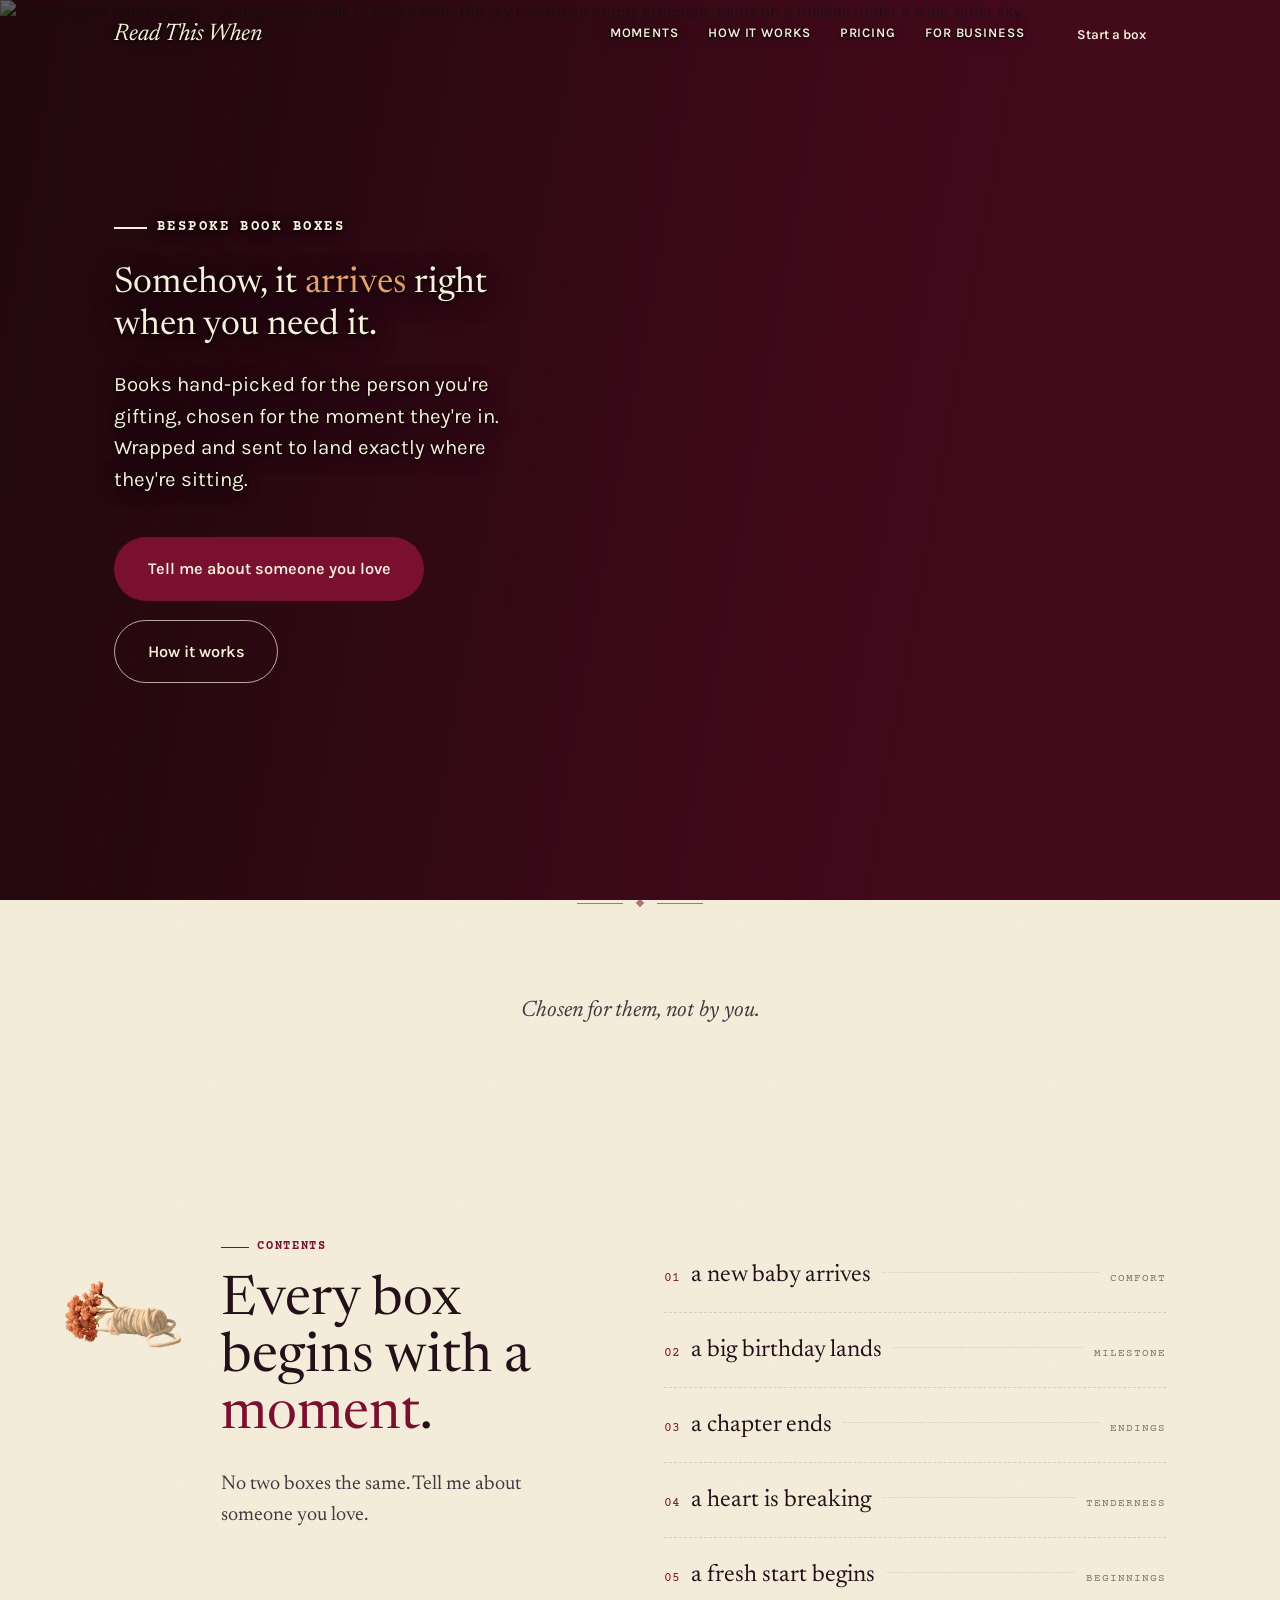
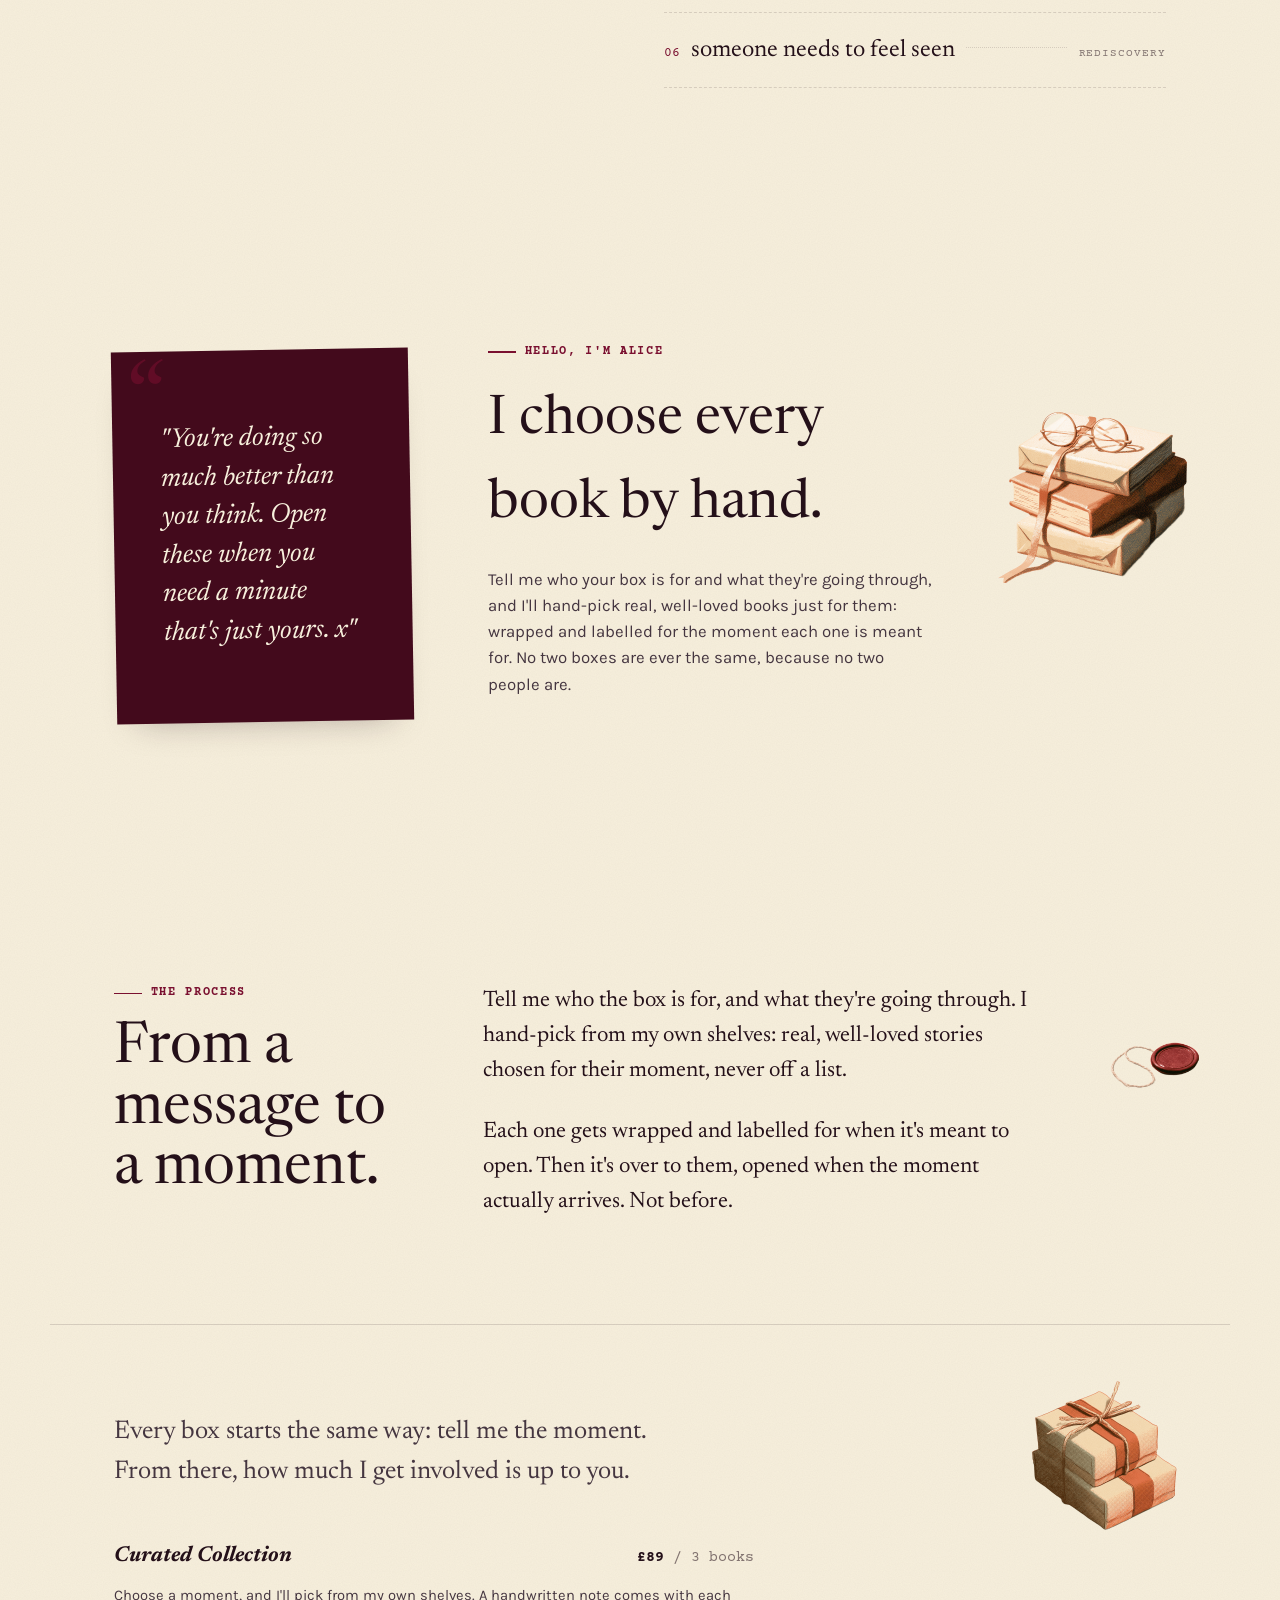
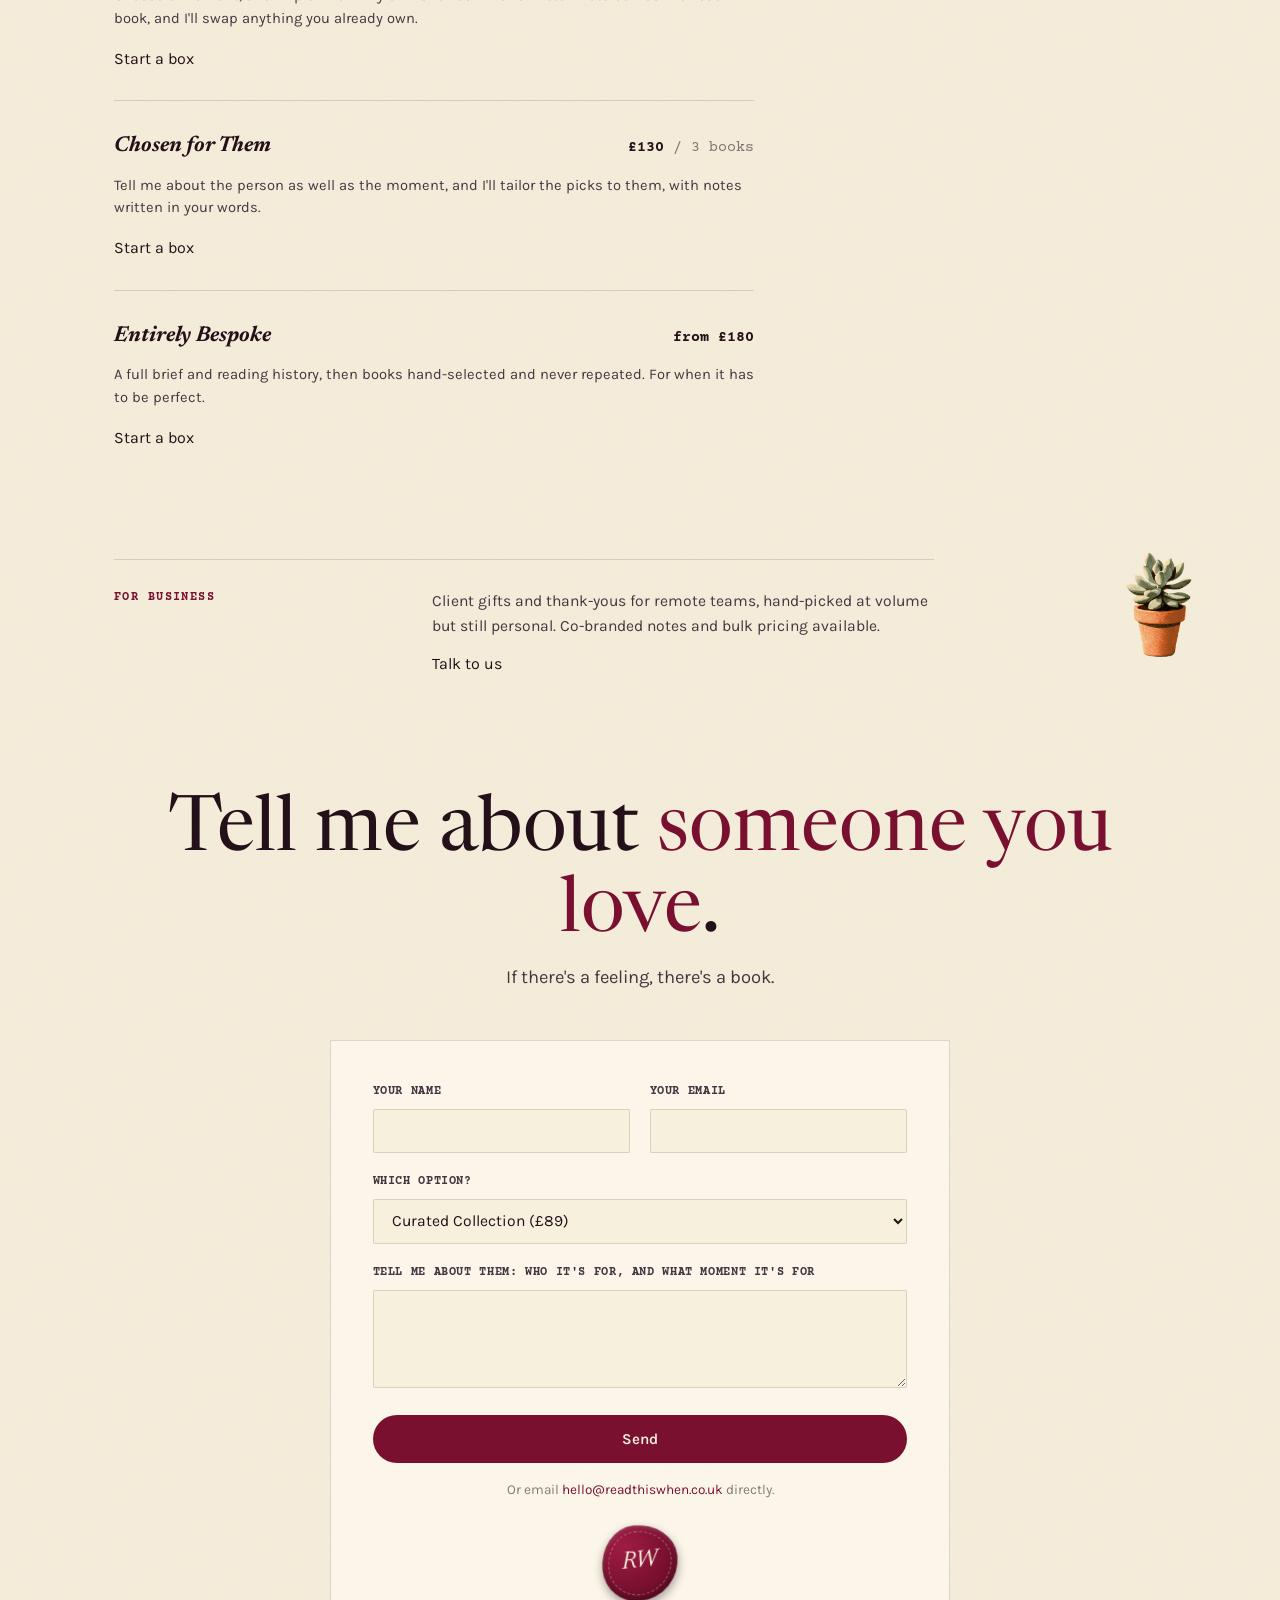
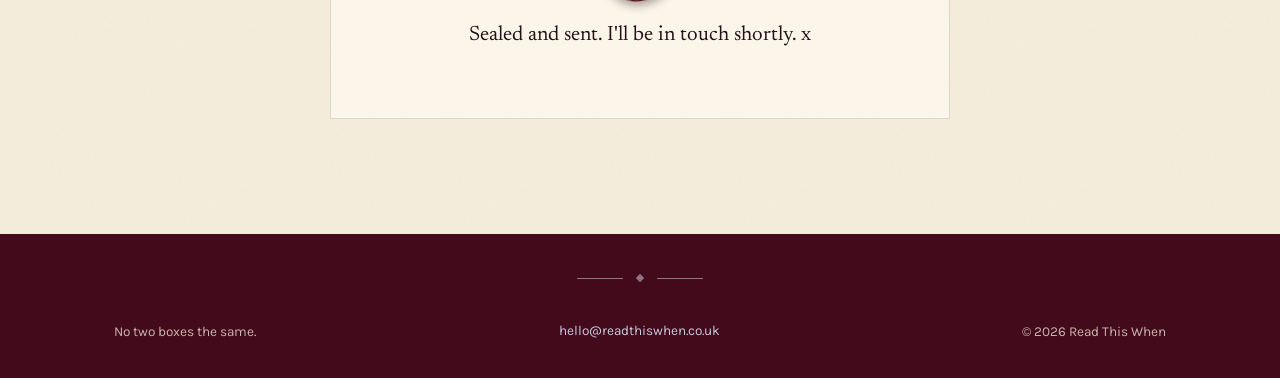
==== index.html @ eba1c356 "Make accent illustrations size fluidly instead of fixed small px Fixed 85-200px images read as too s" ====
<!DOCTYPE html>
<html lang="en-GB">
<head>
<meta charset="UTF-8">
<meta name="viewport" content="width=device-width, initial-scale=1">
<title>Read This When: Bespoke book boxes, chosen for the moment they're in</title>
<meta name="description" content="Hand-picked book gifts for the moment someone's actually in, not just their birthday. Bespoke boxes from £89, hand-wrapped and sent by Read This When, London.">

<meta property="og:title" content="Read This When: Bespoke book boxes">
<meta property="og:description" content="Somehow, it arrives right when you need it.">
<meta property="og:type" content="website">

<link rel="icon" href="data:image/svg+xml,%3Csvg xmlns='http://www.w3.org/2000/svg' viewBox='0 0 64 64'%3E%3Crect width='64' height='64' rx='10' fill='%2317120E'/%3E%3Ctext x='32' y='42' font-family='Georgia,serif' font-size='26' fill='%23F2E9DC' text-anchor='middle'%3ER%C2%B7T%3C/text%3E%3C/svg%3E">

<link rel="preconnect" href="https://fonts.googleapis.com">
<link rel="preconnect" href="https://fonts.gstatic.com" crossorigin>
<link href="https://fonts.googleapis.com/css2?family=Newsreader:ital,opsz,wght@0,6..72,400..700;1,6..72,400..700&family=Karla:ital,wght@0,400;0,500;0,600;0,700;1,400&family=Courier+Prime:ital,wght@0,400;0,700;1,400&family=Caveat:wght@500;600;700&display=swap" rel="stylesheet">

<link rel="stylesheet" href="css/style.css">

<script src="https://cdnjs.cloudflare.com/ajax/libs/gsap/3.12.5/gsap.min.js"></script>
<script src="https://cdnjs.cloudflare.com/ajax/libs/gsap/3.12.5/ScrollTrigger.min.js"></script>
<script src="https://unpkg.com/lenis@1.1.13/dist/lenis.min.js"></script>
</head>
<body>

<a class="skip-link" href="#main">Skip to content</a>

<!-- Header -->
<header class="site-header" id="top">
  <div class="wrap site-header__inner">
    <a class="logo" href="#top">
      <span class="logo__word">Read This When</span>
    </a>

    <div class="nav-panel" id="site-nav">
      <nav class="nav">
        <a class="ink-link" href="#moments">Moments</a>
        <a class="ink-link" href="#how-it-works">How it works</a>
        <a class="ink-link" href="#pricing">Pricing</a>
        <a class="ink-link" href="#business">For business</a>
      </nav>
      <a class="btn btn--dark nav-cta" href="#start">Start a box</a>
    </div>

    <button class="nav-toggle" id="nav-toggle" aria-expanded="false" aria-controls="site-nav">
      <span class="sr-only">Menu</span>
      <span class="nav-toggle__bar"></span>
      <span class="nav-toggle__bar"></span>
      <span class="nav-toggle__bar"></span>
    </button>
  </div>
</header>

<main id="main">

  <!-- Hero -->
  <section class="hero">
    <div class="hero__media">
      <img
        class="hero__media-img"
        src="images/main.png"
        alt="An oversized hand lowers a string-tied bundle of books from the sky toward an empty armchair, alone on a hillside under a wide, quiet sky."
        loading="eager"
      >
      <div class="wrap hero__inner">
        <div class="hero__copy">
          <p class="eyebrow eyebrow--dark"><span class="eyebrow__rule"></span>Bespoke book boxes</p>
          <h1 class="hero__title hero__title--dark">
            Somehow, it <em>arrives</em> right when you need it.
          </h1>
          <p class="hero__lede">
            Books hand-picked for the person you're gifting, chosen for the moment
            they're in. Wrapped and sent to land exactly where they're sitting.
          </p>
          <div class="hero__actions">
            <a class="btn btn--seal" href="#start">Tell me about someone you love</a>
            <a class="btn btn--outline" href="#how-it-works">How it works</a>
          </div>
        </div>
      </div>
    </div>

    <div class="flourish" aria-hidden="true"><span class="flourish__mark"></span></div>
    <p class="hero__strapline wrap" data-reveal>Chosen for them, not by you.</p>
  </section>

  <!-- Chapter 2 -->
  <section class="chapter" id="moments">
    <div class="wrap band__inner">
      <img class="moments-sprig" src="images/moments-sprig.png" alt="" aria-hidden="true">

      <div class="band__intro sticky-col" data-reveal>
        <p class="eyebrow"><span class="eyebrow__rule"></span>Contents</p>
        <h2 class="band__title">Every box begins with a <em>moment</em>.</h2>
        <p class="band__closer">
          No two boxes the same. <a class="ink-link" href="#start">Tell me about someone you love.</a>
        </p>
      </div>

      <ol class="toc" data-reveal>
        <li class="toc__row">
          <a class="toc__link" href="#start" data-moment="a new baby arrives">
            <span class="toc__num">01</span>
            <span class="toc__title">a new baby arrives</span>
            <span class="toc__leader" aria-hidden="true"></span>
            <span class="toc__tag">Comfort</span>
          </a>
        </li>
        <li class="toc__row">
          <a class="toc__link" href="#start" data-moment="a big birthday lands">
            <span class="toc__num">02</span>
            <span class="toc__title">a big birthday lands</span>
            <span class="toc__leader" aria-hidden="true"></span>
            <span class="toc__tag">Milestone</span>
          </a>
        </li>
        <li class="toc__row">
          <a class="toc__link" href="#start" data-moment="a chapter ends">
            <span class="toc__num">03</span>
            <span class="toc__title">a chapter ends</span>
            <span class="toc__leader" aria-hidden="true"></span>
            <span class="toc__tag">Endings</span>
          </a>
        </li>
        <li class="toc__row">
          <a class="toc__link" href="#start" data-moment="a heart is breaking">
            <span class="toc__num">04</span>
            <span class="toc__title">a heart is breaking</span>
            <span class="toc__leader" aria-hidden="true"></span>
            <span class="toc__tag">Tenderness</span>
          </a>
        </li>
        <li class="toc__row">
          <a class="toc__link" href="#start" data-moment="a fresh start begins">
            <span class="toc__num">05</span>
            <span class="toc__title">a fresh start begins</span>
            <span class="toc__leader" aria-hidden="true"></span>
            <span class="toc__tag">Beginnings</span>
          </a>
        </li>
        <li class="toc__row">
          <a class="toc__link" href="#start" data-moment="someone needs to feel seen">
            <span class="toc__num">06</span>
            <span class="toc__title">someone needs to feel seen</span>
            <span class="toc__leader" aria-hidden="true"></span>
            <span class="toc__tag">Rediscovery</span>
          </a>
        </li>
      </ol>
    </div>
  </section>

  <!-- Chapter 3 -->
  <section class="chapter" id="alice">
    <div class="wrap alice__inner">
      <img class="alice-vignette" src="images/alice-vignette.png" alt="" aria-hidden="true">

      <blockquote class="chapter__art chapter__art--portrait chapter__art--quote" data-reveal>
        <p>"You're doing so much better than you think. Open these when you need a
        minute that's just yours. x"</p>
      </blockquote>

      <div class="alice__copy" data-reveal>
        <p class="eyebrow"><span class="eyebrow__rule"></span>Hello, I'm Alice</p>
        <h2 class="alice__title">I choose every book by hand.</h2>
        <p class="alice__lede">
          Tell me who your box is for and what they're going through, and I'll hand-pick
          real, well-loved books just for them: wrapped and labelled for the moment each
          one is meant for. No two boxes are ever the same, because no two people are.
        </p>
      </div>
    </div>
  </section>

  <!-- Chapter 4 -->
  <section class="chapter" id="how-it-works">
    <div class="wrap how__inner">
      <img class="how-it-works-seal" src="images/how-it-works-seal.png" alt="" aria-hidden="true">

      <div class="how__intro sticky-col" data-reveal>
        <p class="eyebrow"><span class="eyebrow__rule"></span>The process</p>
        <h2 class="section-title">From a message to a moment.</h2>
      </div>

      <div class="process-prose" data-reveal>
        <p>
          Tell me who the box is for, and what they're going through. I hand-pick from my
          own shelves: real, well-loved stories chosen for their moment, never off a list.
        </p>
        <p>
          Each one gets wrapped and labelled for when it's meant to open. Then it's over
          to them, opened when the moment actually arrives. Not before.
        </p>
      </div>
    </div>

    <div class="wrap pricing-block" id="pricing">
      <img class="pricing-parcels" src="images/pricing-parcels.png" alt="" aria-hidden="true">

      <p class="subhead" data-reveal>Every box starts the same way: tell me the moment. From there, how much I get involved is up to you.</p>

      <ul class="price-list price-list--even" data-reveal>
        <li class="price-list__item">
          <div class="price-list__head">
            <h3>Curated Collection</h3>
            <p class="price-list__price">£89 <span>/ 3 books</span></p>
          </div>
          <p class="price-list__desc">
            Choose a moment, and I'll pick from my own shelves. A handwritten note comes
            with each book, and I'll swap anything you already own.
          </p>
          <a class="ink-link" href="#start" data-plan="Curated Collection">Start a box</a>
        </li>
        <li class="price-list__item">
          <div class="price-list__head">
            <h3>Chosen for Them</h3>
            <p class="price-list__price">£130 <span>/ 3 books</span></p>
          </div>
          <p class="price-list__desc">
            Tell me about the person as well as the moment, and I'll tailor the picks to
            them, with notes written in your words.
          </p>
          <a class="ink-link" href="#start" data-plan="Chosen for Them">Start a box</a>
        </li>
        <li class="price-list__item">
          <div class="price-list__head">
            <h3>Entirely Bespoke</h3>
            <p class="price-list__price">from £180</p>
          </div>
          <p class="price-list__desc">
            A full brief and reading history, then books hand-selected and never repeated.
            For when it has to be perfect.
          </p>
          <a class="ink-link" href="#start" data-plan="Entirely Bespoke">Start a box</a>
        </li>
      </ul>

      <img class="business-plant" src="images/business-plant.png" alt="" aria-hidden="true">

      <div class="aside-note" id="business" data-reveal>
        <p class="aside-note__label">For business</p>
        <div class="aside-note__body">
          <p class="aside-note__text">
            Client gifts and thank-yous for remote teams, hand-picked at volume but still
            personal. Co-branded notes and bulk pricing available.
          </p>
          <a class="ink-link" href="#start" data-plan="Business">Talk to us</a>
        </div>
      </div>
    </div>
  </section>

  <!-- Chapter 5 -->
  <section class="chapter chapter--closing" id="start">
    <div class="wrap">
      <h2 class="closer__title" data-reveal>Tell me about <em>someone you love</em>.</h2>
      <p class="closer__lede" data-reveal>If there's a feeling, there's a book.</p>

      <form
        class="enquiry"
        id="enquiry-form"
        name="start-a-box"
        method="POST"
        data-netlify="true"
        netlify-honeypot="bot-field"
        data-reveal
      >
        <input type="hidden" name="form-name" value="start-a-box">
        <p class="hp-field" aria-hidden="true">
          <label>Leave this field blank: <input name="bot-field" tabindex="-1" autocomplete="off"></label>
        </p>

        <div class="enquiry__row">
          <div class="field">
            <label for="f-name">Your name</label>
            <input id="f-name" name="name" type="text" autocomplete="name" required>
          </div>
          <div class="field">
            <label for="f-email">Your email</label>
            <input id="f-email" name="email" type="email" autocomplete="email" required>
          </div>
        </div>

        <div class="field">
          <label for="f-plan">Which option?</label>
          <select id="f-plan" name="plan">
            <option>Curated Collection (£89)</option>
            <option>Chosen for Them (£130)</option>
            <option>Entirely Bespoke (from £180)</option>
            <option>Business / team gifting</option>
            <option>Not sure yet</option>
          </select>
        </div>

        <div class="field">
          <label for="f-message">Tell me about them: who it's for, and what moment it's for</label>
          <textarea id="f-message" name="message" rows="4" required></textarea>
        </div>

        <button class="btn btn--seal" type="submit">Send</button>
        <p class="enquiry__note">Or email <a class="ink-link" href="mailto:hello@readthiswhen.co.uk">hello@readthiswhen.co.uk</a> directly.</p>

        <div class="enquiry__success" role="status" hidden>
          <span class="wax-seal wax-seal--drop" aria-hidden="true"><span>RW</span></span>
          <p>Sealed and sent. I'll be in touch shortly. x</p>
        </div>
      </form>
    </div>
  </section>

</main>

<footer class="site-footer">
  <div class="wrap">
    <div class="flourish flourish--dark" aria-hidden="true"><span class="flourish__mark"></span></div>
    <div class="site-footer__inner">
      <p>No two boxes the same.</p>
      <a class="ink-link ink-link--dark" href="mailto:hello@readthiswhen.co.uk">hello@readthiswhen.co.uk</a>
      <p>© <span id="year">2026</span> Read This When</p>
    </div>
  </div>
</footer>

<script src="js/main.js"></script>
</body>
</html>
---- css/style.css ----
/* ---------------------------------------------------
   Read This When: bespoke book boxes
   Literary stationer aesthetic: wax seals, deckle edges,
   library date-stamps, bookplate flourishes.
   --------------------------------------------------- */

:root {
  --cream: #f7f0dc;
  --cream-deep: #ecdfbb;
  --cream-card: #fbf6e9;

  --ink: #241019;
  --ink-soft: #453640;
  --ink-faint: rgba(36, 16, 25, 0.55);

  --burgundy: #7a1030;
  --burgundy-dark: #58091f;
  --dark-surface: #430a1c;
  --dark-surface-2: #5c1229;

  --lilac: #c9cbdf;
  --lilac-deep: #8285b3;
  --lilac-soft: #e7e7f1;

  --line: rgba(36, 16, 25, 0.14);
  --line-on-dark: rgba(247, 240, 220, 0.2);

  --font-display: "Newsreader", Georgia, "Times New Roman", serif;
  --font-body: "Karla", system-ui, -apple-system, "Segoe UI", sans-serif;
  --font-mono: "Courier Prime", "Courier New", monospace;
  --font-hand: "Caveat", cursive;

  --wrap: 1180px;
  --gutter: clamp(20px, 5vw, 64px);

  --accent-lg: clamp(200px, 20vw, 340px);
  --accent-sm: clamp(110px, 11vw, 170px);

  --ease: cubic-bezier(0.22, 1, 0.36, 1);
  --underline: url("data:image/svg+xml,%3Csvg xmlns='http://www.w3.org/2000/svg' viewBox='0 0 100 8' preserveAspectRatio='none'%3E%3Cpath d='M0,4 Q10,0 20,4 T40,4 T60,4 T80,4 T100,4' fill='none' stroke='%237A1030' stroke-width='2.4' stroke-linecap='round'/%3E%3C/svg%3E");
  --underline-cream: url("data:image/svg+xml,%3Csvg xmlns='http://www.w3.org/2000/svg' viewBox='0 0 100 8' preserveAspectRatio='none'%3E%3Cpath d='M0,4 Q10,0 20,4 T40,4 T60,4 T80,4 T100,4' fill='none' stroke='%23C9CBDF' stroke-width='2.4' stroke-linecap='round'/%3E%3C/svg%3E");
}

* {
  box-sizing: border-box;
}

html {
  scroll-behavior: smooth;
  scrollbar-color: var(--burgundy) var(--cream);
  scrollbar-width: thin;
}

::-webkit-scrollbar {
  width: 12px;
}
::-webkit-scrollbar-track {
  background: var(--cream);
}
::-webkit-scrollbar-thumb {
  background: var(--burgundy);
  border-radius: 999px;
  border: 3px solid var(--cream);
}

body {
  margin: 0;
  background: var(--cream);
  color: var(--ink);
  font-family: var(--font-body);
  font-size: 16px;
  line-height: 1.55;
  -webkit-font-smoothing: antialiased;
  /* faint paper grain */
  background-image: url("data:image/svg+xml,%3Csvg xmlns='http://www.w3.org/2000/svg' width='140' height='140'%3E%3Cfilter id='n'%3E%3CfeTurbulence type='fractalNoise' baseFrequency='0.85' numOctaves='2' stitchTiles='stitch'/%3E%3CfeColorMatrix type='matrix' values='0 0 0 0 0.14  0 0 0 0 0.06  0 0 0 0 0.1  0 0 0 0.045 0'/%3E%3C/filter%3E%3Crect width='140' height='140' filter='url(%23n)'/%3E%3C/svg%3E");
}

img {
  max-width: 100%;
  display: block;
}

a {
  color: inherit;
}

.wrap {
  max-width: var(--wrap);
  margin-inline: auto;
  padding-inline: var(--gutter);
}

.sr-only {
  position: absolute;
  width: 1px;
  height: 1px;
  padding: 0;
  margin: -1px;
  overflow: hidden;
  clip: rect(0, 0, 0, 0);
  white-space: nowrap;
  border: 0;
}

.skip-link {
  position: absolute;
  left: 1rem;
  top: -3rem;
  background: var(--dark-surface);
  color: var(--cream);
  padding: 0.6em 1em;
  border-radius: 3px;
  font-size: 0.85rem;
  transition: top 0.2s var(--ease);
  z-index: 400;
}
.skip-link:focus {
  top: 1rem;
}

em {
  font-style: italic;
}

/* ---------------- Wax seal ---------------- */

.wax-seal {
  --size: 60px;
  width: var(--size);
  height: var(--size);
  border-radius: 46% 54% 55% 45% / 55% 45% 55% 45%;
  background: radial-gradient(
    circle at 32% 26%,
    #a01c44,
    var(--burgundy) 55%,
    var(--burgundy-dark) 100%
  );
  display: flex;
  align-items: center;
  justify-content: center;
  box-shadow: 0 4px 10px rgba(36, 16, 25, 0.4), inset 0 -4px 6px rgba(0, 0, 0, 0.28),
    inset 0 2px 4px rgba(255, 255, 255, 0.18);
  position: relative;
  flex-shrink: 0;
}
.wax-seal::before {
  content: "";
  position: absolute;
  inset: 6px;
  border-radius: inherit;
  border: 1px dashed rgba(247, 240, 220, 0.4);
}
.wax-seal span {
  font-family: var(--font-display);
  font-style: italic;
  font-size: calc(var(--size) * 0.32);
  color: var(--cream);
  transform: translateY(-1px);
}

/* ---------------- Flourish divider ---------------- */

.flourish {
  display: flex;
  align-items: center;
  justify-content: center;
  gap: 0.9em;
  color: var(--burgundy);
  opacity: 0.55;
  margin: 0 0 2.4rem;
}
.flourish::before,
.flourish::after {
  content: "";
  width: 46px;
  height: 1px;
  background: currentColor;
}
.flourish__mark {
  width: 6px;
  height: 6px;
  background: currentColor;
  transform: rotate(45deg);
  display: inline-block;
}
.flourish--dark {
  color: var(--lilac);
}

/* ---------------- Buttons ---------------- */

.btn {
  position: relative;
  display: inline-flex;
  align-items: center;
  justify-content: center;
  gap: 0.5em;
  padding: 0.95em 1.7em;
  border-radius: 999px;
  font-family: var(--font-body);
  font-weight: 600;
  font-size: 0.95rem;
  text-decoration: none;
  border: 1.5px solid transparent;
  cursor: pointer;
  transition: transform 0.2s var(--ease), background-color 0.2s var(--ease),
    color 0.2s var(--ease), border-color 0.2s var(--ease);
}
.btn:active {
  transform: scale(0.95) rotate(-1deg);
}
.btn.is-stamping::after {
  content: "";
  position: absolute;
  inset: -7px;
  border: 2px solid var(--burgundy);
  border-radius: inherit;
  animation: stampRing 0.5s ease-out forwards;
  pointer-events: none;
}
@keyframes stampRing {
  from {
    transform: scale(0.75);
    opacity: 0.85;
  }
  to {
    transform: scale(1.18);
    opacity: 0;
  }
}

.btn--seal {
  background: var(--burgundy);
  color: var(--cream);
}
.btn--seal:hover {
  background: var(--burgundy-dark);
}

.btn--dark {
  background: var(--dark-surface);
  color: var(--cream);
}
.btn--dark:hover {
  background: var(--burgundy);
}

.btn--outline {
  background: transparent;
  color: var(--ink);
  border-color: currentColor;
}
.btn--outline:hover {
  background: var(--ink);
  color: var(--cream);
}
.hero .btn--outline {
  color: var(--cream);
  border-color: rgba(247, 240, 220, 0.7);
  text-shadow: 0 1px 2px rgba(23, 13, 8, 0.6);
}
.hero .btn--outline:hover {
  background: var(--cream);
  color: var(--ink);
  text-shadow: none;
}

.btn--outline-block {
  width: 100%;
  background: transparent;
  color: var(--ink);
  border-color: var(--ink);
  border-radius: 999px;
  text-transform: uppercase;
  letter-spacing: 0.08em;
  font-family: var(--font-mono);
  font-size: 0.78rem;
}
.btn--outline-block:hover {
  background: var(--ink);
  color: var(--cream);
}

/* ---------------- Hand-drawn underline links ---------------- */

.ink-link {
  text-decoration: none;
  background-image: var(--underline);
  background-repeat: no-repeat;
  background-position: 0 100%;
  background-size: 0% 6px;
  transition: background-size 0.35s var(--ease), color 0.2s;
  padding-bottom: 0.15em;
}
.ink-link:hover,
.ink-link:focus-visible {
  background-size: 100% 6px;
}
.ink-link--dark {
  background-image: var(--underline-cream);
}

/* ---------------- Type helpers ---------------- */

.eyebrow {
  display: flex;
  align-items: center;
  gap: 0.7em;
  text-transform: uppercase;
  letter-spacing: 0.14em;
  font-family: var(--font-mono);
  font-size: 0.74rem;
  font-weight: 700;
  color: var(--burgundy);
  margin: 0 0 1.4em;
}
.eyebrow--dark {
  color: var(--lilac);
}
.eyebrow__rule {
  width: 2.4em;
  height: 1.5px;
  background: currentColor;
  display: inline-block;
}

.section-title {
  font-family: var(--font-display);
  font-weight: 400;
  font-size: clamp(2.2rem, 5vw, 3.6rem);
  line-height: 1.05;
  margin: 0 0 2.2rem;
}
.section-title em {
  color: var(--burgundy);
  font-style: normal;
}

/* ---------------- Header ---------------- */

.site-header {
  position: fixed;
  top: 0;
  left: 0;
  right: 0;
  z-index: 100;
  background: transparent;
  border-bottom: 1px solid transparent;
  transition: background-color 0.35s ease, border-color 0.35s ease;
}
.site-header--scrolled {
  background: var(--cream);
  border-bottom-color: var(--line);
}
.site-header__inner {
  display: flex;
  align-items: center;
  gap: 1.6rem;
  padding-block: 0.85rem;
  position: relative;
}

.logo {
  display: inline-flex;
  align-items: center;
  gap: 0.75em;
  text-decoration: none;
  color: var(--cream);
  text-shadow: 0 1px 3px rgba(15, 8, 5, 0.9), 0 1px 2px rgba(15, 8, 5, 0.85),
    0 2px 14px rgba(15, 8, 5, 0.55);
  margin-right: auto;
  transition: color 0.35s ease, text-shadow 0.35s ease;
}
.site-header--scrolled .logo {
  color: var(--ink);
  text-shadow: none;
}
.logo__word {
  font-family: var(--font-display);
  font-style: italic;
  font-size: 1.5rem;
}

.nav-panel {
  display: flex;
  align-items: center;
  gap: 2rem;
  margin-left: auto;
}
.nav {
  display: flex;
  gap: 1.8rem;
}
.nav a {
  text-decoration: none;
  font-size: 0.82rem;
  font-weight: 600;
  text-transform: uppercase;
  letter-spacing: 0.07em;
  color: var(--cream);
  text-shadow: 0 1px 3px rgba(15, 8, 5, 0.9), 0 1px 2px rgba(15, 8, 5, 0.85),
    0 2px 12px rgba(15, 8, 5, 0.55);
  transition: color 0.2s, text-shadow 0.35s ease;
  padding-bottom: 0.2em;
}
.nav a:hover {
  color: var(--lilac);
}
.site-header--scrolled .nav a {
  color: var(--ink-soft);
  text-shadow: none;
}
.site-header--scrolled .nav a:hover {
  color: var(--burgundy);
}

.nav-cta {
  padding: 0.7em 1.4em;
  font-size: 0.85rem;
}

.nav-toggle {
  display: none;
  flex-direction: column;
  justify-content: center;
  gap: 5px;
  width: 40px;
  height: 40px;
  background: transparent;
  border: 1px solid rgba(247, 240, 220, 0.5);
  border-radius: 8px;
  cursor: pointer;
  transition: border-color 0.35s ease;
}
.site-header--scrolled .nav-toggle {
  border-color: var(--line);
}
.nav-toggle__bar {
  display: block;
  height: 2px;
  width: 18px;
  margin-inline: auto;
  background: var(--cream);
  transition: transform 0.25s var(--ease), opacity 0.2s, background-color 0.35s ease;
}
.site-header--scrolled .nav-toggle__bar {
  background: var(--ink);
}
.nav-toggle[aria-expanded="true"] .nav-toggle__bar:nth-child(2) {
  transform: translateY(7px) rotate(45deg);
}
.nav-toggle[aria-expanded="true"] .nav-toggle__bar:nth-child(3) {
  opacity: 0;
}
.nav-toggle[aria-expanded="true"] .nav-toggle__bar:nth-child(4) {
  transform: translateY(-7px) rotate(-45deg);
}

/* ---------------- Hero ---------------- */

.hero {
  position: relative;
  padding-bottom: clamp(3rem, 6vw, 4.5rem);
}

.hero__media {
  position: relative;
  width: 100%;
  height: 100vh;
  height: 100svh;
  min-height: 560px;
  overflow: hidden;
  background: var(--dark-surface);
}
.hero__media-img {
  position: absolute;
  inset: 0;
  width: 100%;
  height: 100%;
  object-fit: cover;
  object-position: 60% center;
  display: block;
}
.hero__media::after {
  content: "";
  position: absolute;
  inset: 0;
  z-index: 2;
  background: linear-gradient(
    100deg,
    rgba(15, 8, 5, 0.64) 0%,
    rgba(15, 8, 5, 0.52) 20%,
    rgba(15, 8, 5, 0.3) 40%,
    rgba(15, 8, 5, 0.1) 58%,
    transparent 72%
  );
  pointer-events: none;
}

.hero__inner {
  position: absolute;
  inset: 0;
  z-index: 3;
  display: flex;
  align-items: center;
}
.hero__copy {
  width: min(420px, 34vw);
}
.hero__title.hero__title--dark {
  color: var(--cream);
  text-shadow: 0 2px 4px rgba(15, 8, 5, 0.9), 0 1px 2px rgba(15, 8, 5, 0.9),
    0 4px 28px rgba(15, 8, 5, 0.65);
}
.hero__title.hero__title--dark em {
  color: #e8a06c;
  font-style: normal;
  text-shadow: 0 2px 4px rgba(15, 8, 5, 0.9), 0 1px 2px rgba(15, 8, 5, 0.9),
    0 4px 28px rgba(15, 8, 5, 0.65);
}

.hero__title {
  font-family: var(--font-display);
  font-weight: 400;
  font-size: clamp(1.9rem, 2.8vw, 2.6rem);
  line-height: 1.16;
  margin: 0 0 1.4rem;
}
.hero__title em {
  color: var(--burgundy);
  font-style: normal;
}

.hero__lede {
  font-size: clamp(1.1rem, 1.6vw, 1.3rem);
  color: var(--cream);
  text-shadow: 0 1px 3px rgba(15, 8, 5, 0.9), 0 1px 2px rgba(15, 8, 5, 0.85),
    0 3px 20px rgba(15, 8, 5, 0.6);
  max-width: 62ch;
  margin: 0 0 2.6rem;
}

.hero__copy .eyebrow--dark {
  color: var(--cream);
  font-weight: 800;
  font-size: 0.86rem;
  letter-spacing: 0.18em;
  text-shadow: 0 1px 3px rgba(15, 8, 5, 0.9), 0 1px 2px rgba(15, 8, 5, 0.85),
    0 2px 14px rgba(15, 8, 5, 0.6);
  margin-bottom: 1.8em;
}

.hero__actions {
  display: flex;
  flex-wrap: wrap;
  gap: 1.2rem;
}
.hero__actions .btn {
  padding: 1.1em 2em;
  font-size: 1.02rem;
}

@media (max-width: 900px) {
  .hero__media {
    height: 92vh;
    height: 92svh;
  }
  .hero__inner {
    position: static;
    display: block;
  }
  .hero__copy {
    width: auto;
    margin-top: -1rem;
    margin-left: 0;
    padding: clamp(2.5rem, 12vw, 5rem) 0 0;
    background: none;
  }
  /* Copy stacks below the image onto the cream page background here,
     rather than overlaying it, so it needs dark ink text, not light. */
  .hero__title.hero__title--dark {
    color: var(--ink);
    text-shadow: none;
  }
  .hero__title.hero__title--dark em {
    color: var(--burgundy);
  }
  .hero__lede {
    color: var(--ink-soft);
    text-shadow: none;
  }
  .hero__copy .eyebrow--dark {
    color: var(--burgundy);
    text-shadow: none;
  }
  .hero .btn--outline {
    color: var(--ink);
    border-color: currentColor;
    text-shadow: none;
  }
  .hero .btn--outline:hover {
    background: var(--ink);
    color: var(--cream);
  }
}

.hero__strapline {
  margin-top: clamp(3rem, 7vw, 5rem);
  padding-top: 0.5rem;
  text-align: center;
  font-family: var(--font-display);
  font-style: italic;
  font-size: clamp(1.1rem, 2.2vw, 1.4rem);
  color: var(--ink-soft);
}

/* ---------------- Chapters (continuous flow, no hard cuts) ---------------- */

.chapter {
  padding-block: clamp(4rem, 9vw, 8rem);
}

.chapter__art {
  aspect-ratio: 4 / 5;
  position: relative;
  overflow: hidden;
  margin: 2rem 0;
}
.chapter__art--portrait {
  transform: rotate(-1deg);
  box-shadow: 0 18px 34px -22px rgba(36, 16, 25, 0.35);
}
.chapter__art--quote {
  background: var(--dark-surface);
  color: var(--cream);
  display: flex;
  align-items: center;
  padding: clamp(2rem, 5vw, 3rem);
  border: none;
  cursor: default;
}
.chapter__art--quote::before {
  content: "\201C";
  position: absolute;
  top: 0.4rem;
  left: 1rem;
  font-family: var(--font-display);
  font-size: 6rem;
  line-height: 1;
  color: var(--burgundy);
  opacity: 0.55;
}
.chapter__art--quote p {
  position: relative;
  font-family: var(--font-display);
  font-style: italic;
  font-size: clamp(1.3rem, 2.6vw, 1.7rem);
  line-height: 1.42;
  margin: 0;
}

/* ---------------- Every box begins with a moment ---------------- */

.band__inner {
  display: grid;
  grid-template-columns: 0.85fr 1.15fr;
  gap: clamp(2rem, 6vw, 4.5rem);
  align-items: start;
}

.moments-sprig {
  display: none;
  pointer-events: none;
}

@media (min-width: 1024px) {
  .band__inner {
    position: relative;
    padding-left: calc(var(--accent-sm) + 30px);
  }
  .moments-sprig {
    display: block;
    position: absolute;
    top: 0.2rem;
    left: 0;
    width: var(--accent-sm);
    height: auto;
  }
}

.band__title {
  font-family: var(--font-display);
  font-weight: 400;
  font-size: clamp(2.2rem, 4.6vw, 3.4rem);
  line-height: 1.05;
  margin: 0 0 1rem;
}
.band__title em {
  color: var(--burgundy);
  font-style: normal;
}

.band__closer {
  font-family: var(--font-display);
  font-size: 1.25rem;
  color: var(--ink-soft);
  margin: 1.5rem 0 0;
}

/* Table of contents */

.toc {
  list-style: none;
  margin: 0;
  padding: 0;
  counter-reset: toc;
}
.toc__link {
  display: flex;
  align-items: baseline;
  gap: 0.7em;
  padding: 1.15em 0;
  border-bottom: 1px dashed var(--line);
  text-decoration: none;
  color: inherit;
  transition: padding-left 0.3s var(--ease), color 0.2s;
}
.toc__link:hover,
.toc__link:focus-visible {
  padding-left: 0.6em;
  color: var(--burgundy);
}
.toc__num {
  font-family: var(--font-mono);
  font-size: 0.82rem;
  color: var(--burgundy);
  flex-shrink: 0;
}
.toc__title {
  font-family: var(--font-display);
  font-size: clamp(1.2rem, 2.4vw, 1.5rem);
  white-space: nowrap;
  flex-shrink: 0;
}
.toc__leader {
  flex: 1;
  min-width: 24px;
  border-bottom: 1px dotted var(--line);
  transform: translateY(-0.5em);
}
.toc__tag {
  font-family: var(--font-mono);
  font-size: 0.66rem;
  text-transform: uppercase;
  letter-spacing: 0.09em;
  color: var(--ink-faint);
  flex-shrink: 0;
  white-space: nowrap;
}

/* ---------------- Alice ---------------- */

.alice__inner {
  display: grid;
  grid-template-columns: 0.8fr 1.2fr;
  gap: clamp(2rem, 6vw, 5rem);
  align-items: center;
}

.alice__title {
  font-family: var(--font-display);
  font-weight: 400;
  font-size: clamp(2.2rem, 5vw, 3.4rem);
  margin: 0 0 1.3rem;
}

.alice__lede {
  color: var(--ink-soft);
  font-size: 1.05rem;
  max-width: 60ch;
  margin: 0 0 2rem;
}

.alice-vignette {
  display: none;
  pointer-events: none;
}

@media (min-width: 1024px) {
  .alice__inner {
    position: relative;
    padding-right: calc(var(--accent-lg) + 40px);
  }
  .alice-vignette {
    display: block;
    position: absolute;
    top: 3rem;
    right: 0;
    width: var(--accent-lg);
    height: auto;
  }
}

/* ---------------- How it works: postal route ---------------- */

.how__inner {
  display: grid;
  grid-template-columns: 0.7fr 1.3fr;
  gap: clamp(2rem, 6vw, 4rem);
  align-items: start;
}

@media (min-width: 981px) {
  .sticky-col {
    position: sticky;
    top: 110px;
  }
}

.process-prose {
  max-width: 52ch;
  font-family: var(--font-display);
  font-size: clamp(1.15rem, 2.2vw, 1.4rem);
  line-height: 1.55;
  color: var(--ink);
}
.process-prose p {
  margin: 0 0 1.2em;
}
.process-prose p:last-child {
  margin-bottom: 0;
}

/* ---------------- Pricing: one explained flow, not tiered cards ---------------- */

.pricing-block {
  margin-top: clamp(3.5rem, 7vw, 5.5rem);
  padding-top: clamp(3.5rem, 7vw, 5.5rem);
  border-top: 1px solid var(--line);
}
.subhead {
  font-family: var(--font-display);
  font-size: clamp(1.3rem, 2.6vw, 1.6rem);
  color: var(--ink-soft);
  max-width: 42ch;
  margin: 0 0 2.5rem;
}
.subhead em {
  color: var(--burgundy);
  font-style: normal;
}

.price-list {
  list-style: none;
  margin: 0;
  padding: 0.5rem 0 0;
  max-width: 640px;
}
.price-list__item {
  padding: 1.8rem 0;
  border-top: 1px solid var(--line);
}
.price-list__item:first-child {
  border-top: none;
  padding-top: 0;
}
.price-list__head {
  display: flex;
  justify-content: space-between;
  align-items: baseline;
  gap: 1rem;
  margin-bottom: 0.7rem;
}
.price-list__head h3 {
  font-family: var(--font-display);
  font-style: italic;
  font-size: 1.35rem;
  margin: 0;
}
.price-list__price {
  font-family: var(--font-mono);
  font-size: 0.92rem;
  font-weight: 700;
  margin: 0;
  white-space: nowrap;
}
.price-list__price span {
  font-weight: 400;
  color: var(--ink-faint);
}
.price-list__desc {
  color: var(--ink-soft);
  font-size: 0.92rem;
  margin: 0 0 1rem;
}

/* ---------------- Decorative accent images (wide-screen only) ---------------- */

.pricing-parcels,
.how-it-works-seal,
.business-plant {
  display: none;
  pointer-events: none;
}

@media (min-width: 1024px) {
  .pricing-block {
    position: relative;
    padding-right: calc(var(--accent-lg) + 40px);
  }
  .pricing-parcels {
    display: block;
    position: absolute;
    top: 0;
    right: 0;
    width: var(--accent-lg);
    height: auto;
  }

  .how__inner {
    position: relative;
    padding-right: calc(var(--accent-sm) + 40px);
  }
  .how-it-works-seal {
    display: block;
    position: absolute;
    top: 0.25rem;
    right: 0;
    width: var(--accent-sm);
    height: auto;
  }

  .business-plant {
    display: block;
    position: absolute;
    bottom: 0;
    right: 0;
    width: var(--accent-sm);
    height: auto;
  }
}

/* ---------------- For business (aside note) ---------------- */

.aside-note {
  margin-top: clamp(3rem, 7vw, 5rem);
  padding-top: 1.8rem;
  border-top: 1px solid var(--line);
  display: grid;
  grid-template-columns: 0.35fr 0.65fr;
  gap: clamp(1.5rem, 4vw, 3rem);
  align-items: start;
}
.aside-note__label {
  font-family: var(--font-mono);
  text-transform: uppercase;
  letter-spacing: 0.12em;
  font-size: 0.74rem;
  font-weight: 700;
  color: var(--burgundy);
  margin: 0;
}
.aside-note__text {
  color: var(--ink-soft);
  font-size: 0.98rem;
  margin: 0 0 0.9rem;
}

/* ---------------- Closer / contact ---------------- */

.chapter--closing {
  padding-top: 0;
  text-align: center;
}
.closer__title {
  font-family: var(--font-display);
  font-weight: 400;
  font-size: clamp(2.6rem, 7vw, 4.8rem);
  line-height: 1.05;
  margin: 0 0 0.6rem;
}
.closer__title em {
  color: var(--burgundy);
  font-style: normal;
}
.closer__lede {
  font-size: 1.15rem;
  color: var(--ink-soft);
  margin: 0 0 3rem;
}

.enquiry {
  max-width: 620px;
  margin-inline: auto;
  text-align: left;
  background: var(--cream-card);
  border: 1px solid var(--line);
  padding: clamp(1.6rem, 4vw, 2.6rem);
  position: relative;
}
.hp-field {
  position: absolute;
  left: -9999px;
}
.enquiry__row {
  display: grid;
  grid-template-columns: 1fr 1fr;
  gap: 1.2rem;
}
.field {
  margin-bottom: 1.2rem;
}
.field label {
  display: block;
  font-family: var(--font-mono);
  font-size: 0.78rem;
  font-weight: 700;
  text-transform: uppercase;
  letter-spacing: 0.05em;
  margin-bottom: 0.6em;
  color: var(--ink-soft);
}
.field input,
.field select,
.field textarea {
  width: 100%;
  font-family: var(--font-body);
  font-size: 0.98rem;
  padding: 0.75em 0.9em;
  border: 1px solid var(--line);
  border-radius: 2px;
  background: var(--cream);
  color: var(--ink);
}
.field input:focus,
.field select:focus,
.field textarea:focus {
  outline: 2px solid var(--burgundy);
  outline-offset: 1px;
}
.field textarea {
  resize: vertical;
}

.enquiry .btn {
  width: 100%;
}
.enquiry__note {
  text-align: center;
  font-size: 0.85rem;
  color: var(--ink-faint);
  margin: 1rem 0 0;
}
.enquiry__note .ink-link {
  color: var(--burgundy);
}
.enquiry__success {
  display: flex;
  flex-direction: column;
  align-items: center;
  gap: 1.2rem;
  text-align: center;
  padding: 1.5rem 0;
}
.enquiry__success p {
  font-family: var(--font-display);
  font-size: 1.3rem;
  margin: 0;
}
.wax-seal--drop {
  --size: 76px;
  animation: dropSeal 0.7s var(--ease) both;
}
@keyframes dropSeal {
  0% {
    transform: translateY(-60px) scale(1.5) rotate(-20deg);
    opacity: 0;
  }
  60% {
    transform: translateY(4px) scale(0.94) rotate(-4deg);
    opacity: 1;
  }
  100% {
    transform: translateY(0) scale(1) rotate(-6deg);
  }
}

/* ---------------- Footer ---------------- */

.site-footer {
  background: var(--dark-surface);
  color: var(--cream);
  padding-block: 2.6rem 2.2rem;
}
.site-footer__inner {
  display: flex;
  flex-wrap: wrap;
  gap: 1rem 2rem;
  align-items: center;
  justify-content: space-between;
  font-size: 0.85rem;
}
.site-footer p {
  margin: 0;
  opacity: 0.75;
}
.site-footer a {
  color: var(--lilac);
}

/* ---------------- Scroll reveal ----------------
   [data-reveal] elements are fully visible by default.
   GSAP takes over their initial hidden state itself (inline
   styles) only once it has successfully initialised, so a JS
   failure or reduced-motion never strands hidden content. */

@media (prefers-reduced-motion: reduce) {
  html {
    scroll-behavior: auto;
  }
  .btn,
  .wax-seal--drop {
    transition: none !important;
    animation: none !important;
  }
}

/* ---------------- Responsive ---------------- */

@media (max-width: 980px) {
  .alice__inner,
  .band__inner,
  .how__inner {
    grid-template-columns: 1fr;
  }
  .chapter__art--portrait {
    max-width: 320px;
  }
  .toc__title {
    white-space: normal;
  }
  .process-prose {
    max-width: none;
  }
}

@media (max-width: 760px) {
  .nav-panel {
    display: none;
  }
  .nav-toggle {
    display: flex;
  }

  .site-header.is-open {
    background: var(--cream);
    border-bottom-color: var(--line);
  }
  .site-header.is-open .nav-toggle {
    border-color: var(--line);
  }
  .site-header.is-open .nav-panel {
    display: flex;
    flex-direction: column;
    align-items: stretch;
    position: absolute;
    top: 100%;
    left: 0;
    right: 0;
    background: var(--cream);
    border-bottom: 1px solid var(--line);
    padding: 1.5rem var(--gutter) 2rem;
    gap: 1.2rem;
  }
  .site-header.is-open .nav {
    flex-direction: column;
    gap: 1.2rem;
  }
  .site-header.is-open .nav a {
    color: var(--ink-soft);
    text-shadow: none;
  }
  .site-header.is-open .nav a:hover {
    color: var(--burgundy);
  }
  .site-header.is-open .nav-toggle__bar {
    background: var(--ink);
  }
  .site-header.is-open .logo {
    color: var(--ink);
    text-shadow: none;
  }
  .site-header.is-open .nav-cta {
    justify-content: center;
  }

  .enquiry__row {
    grid-template-columns: 1fr;
  }
  .toc__link {
    flex-wrap: wrap;
  }
  .toc__leader {
    display: none;
  }
  .toc__tag {
    width: 100%;
    order: 3;
  }
  .price-list__head {
    flex-wrap: wrap;
  }
}
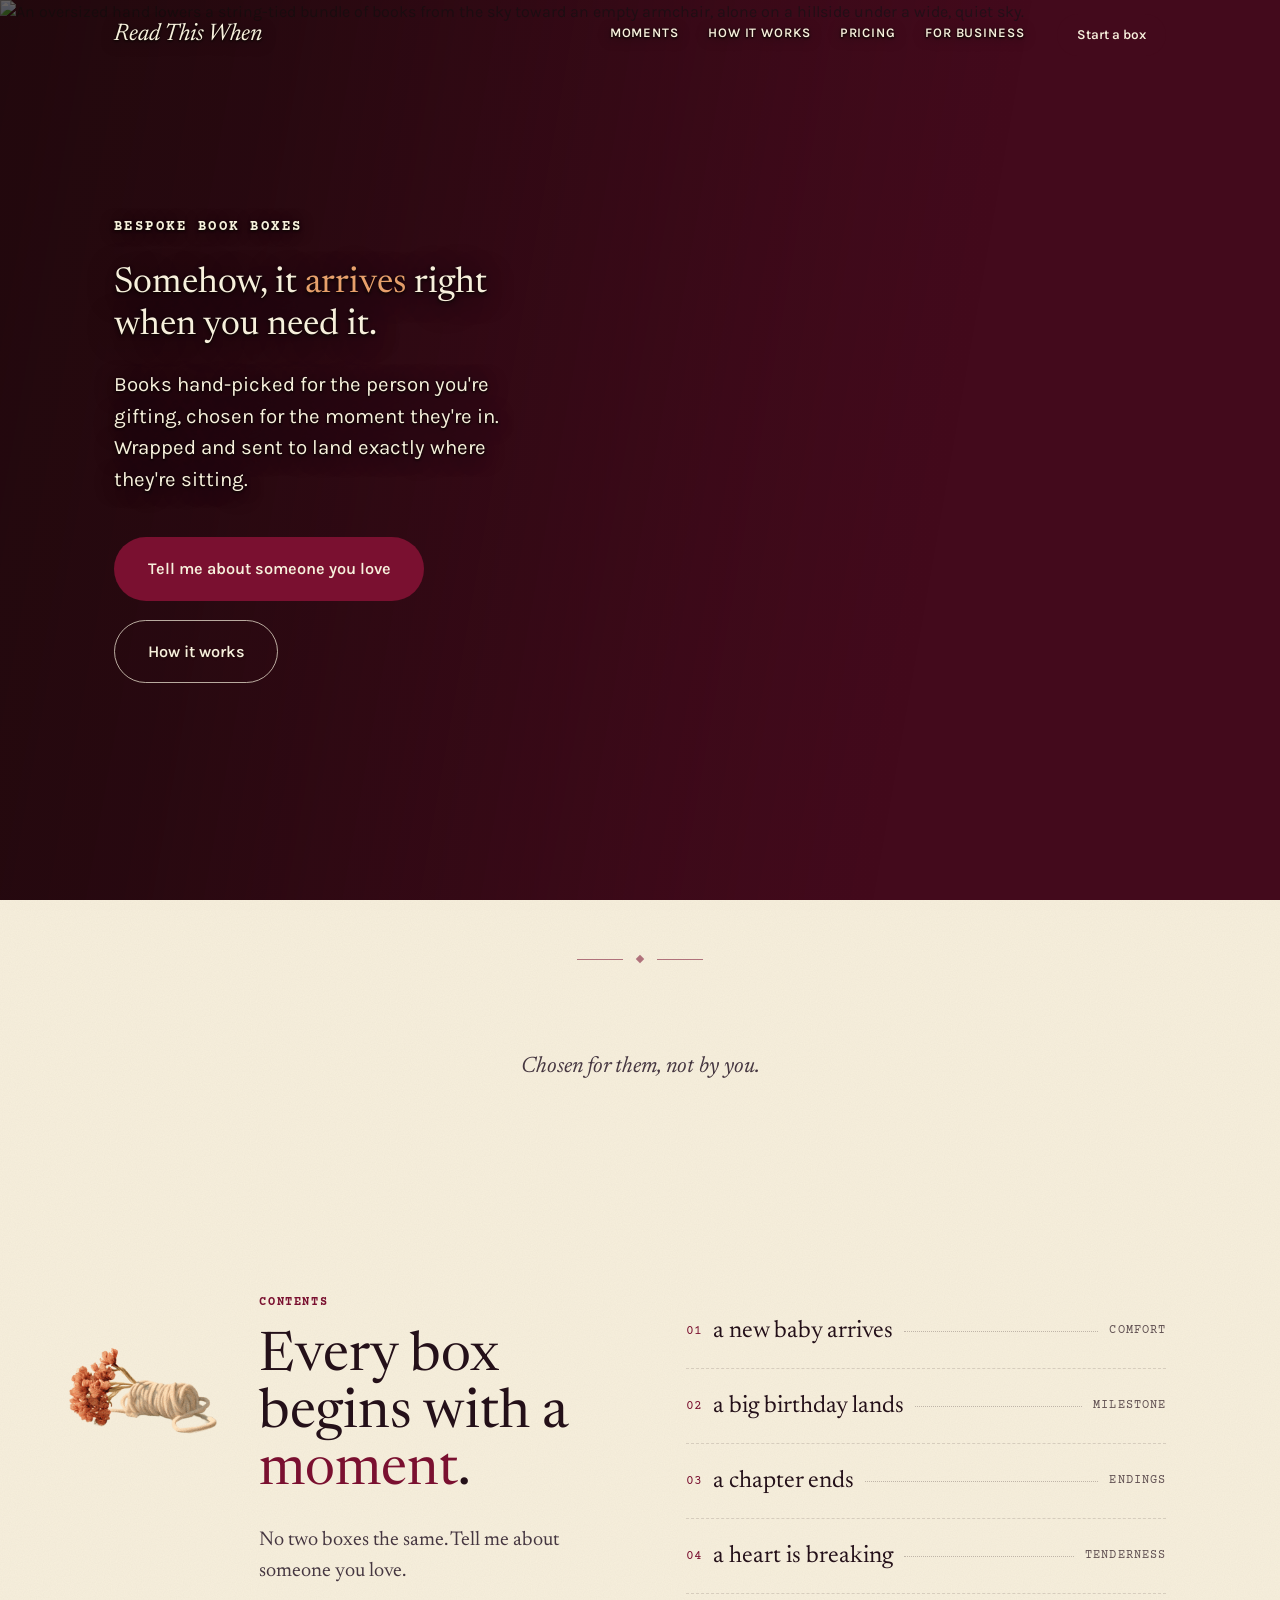
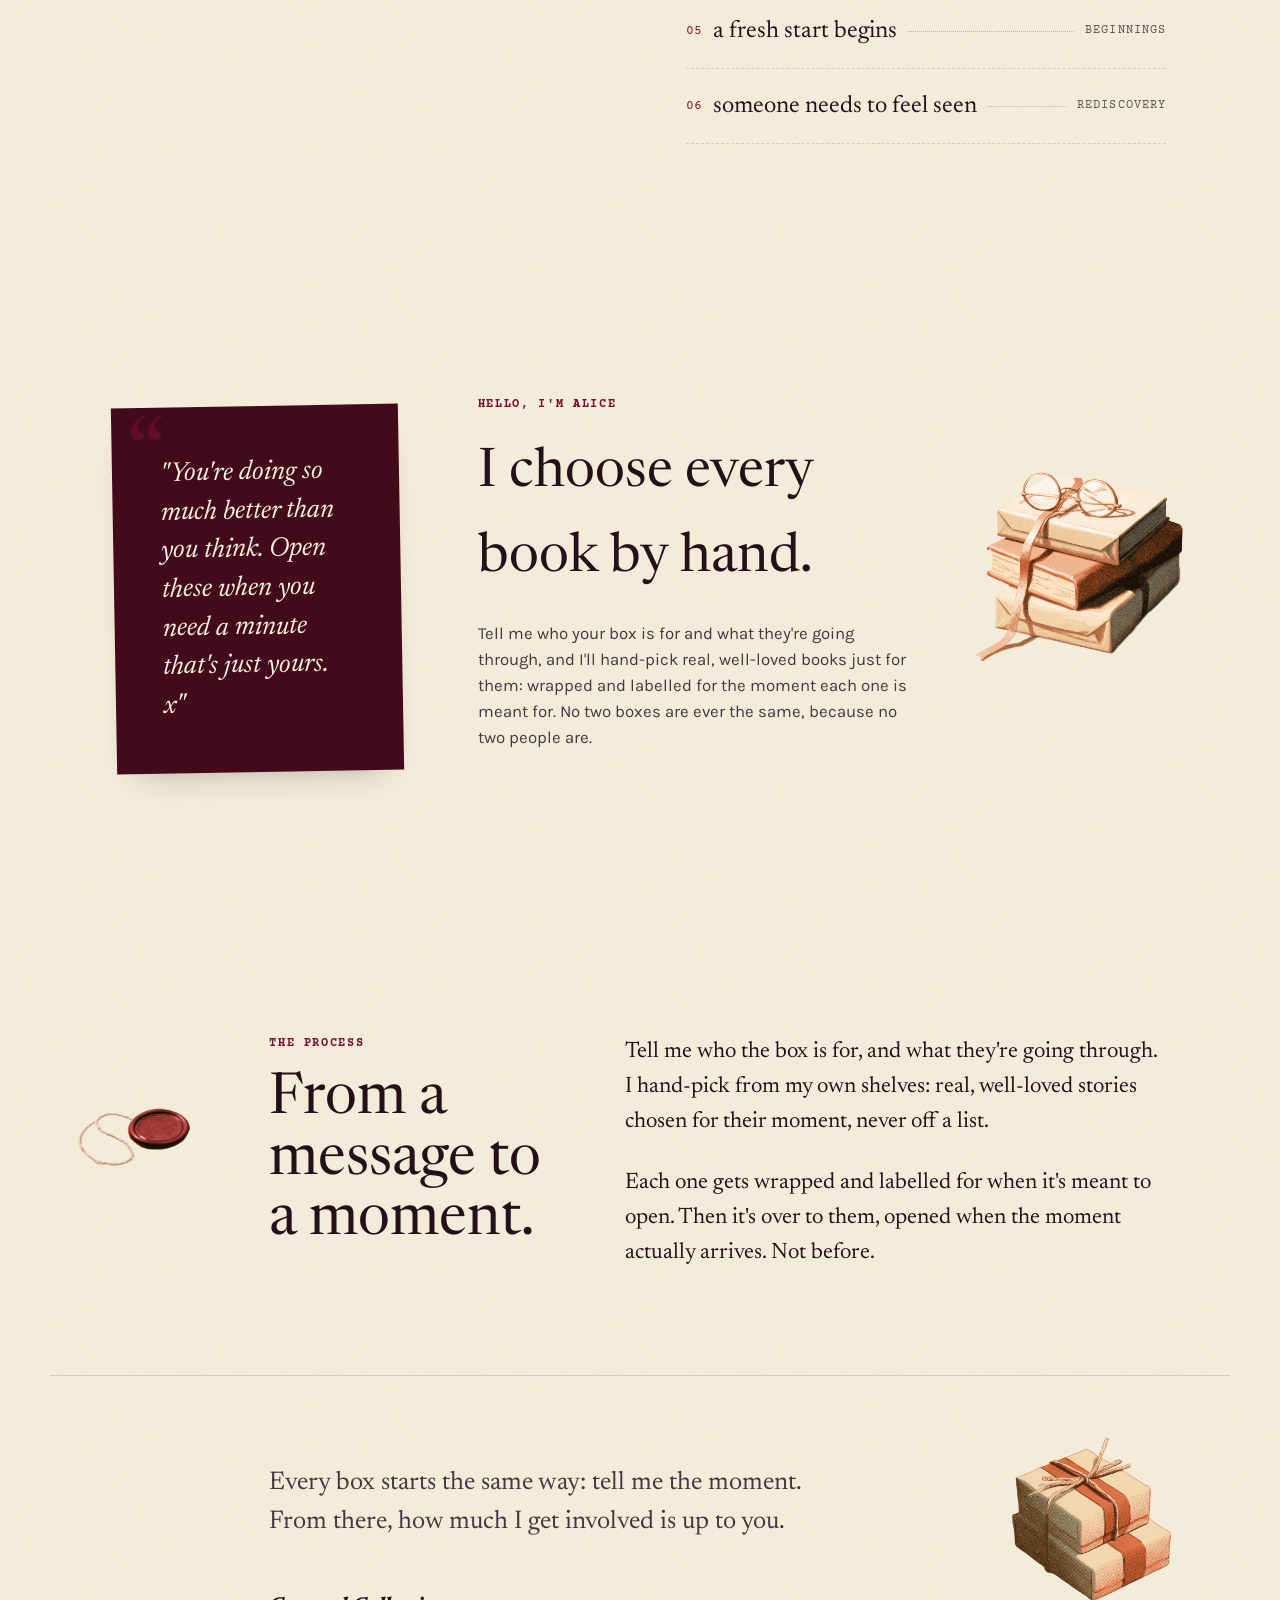
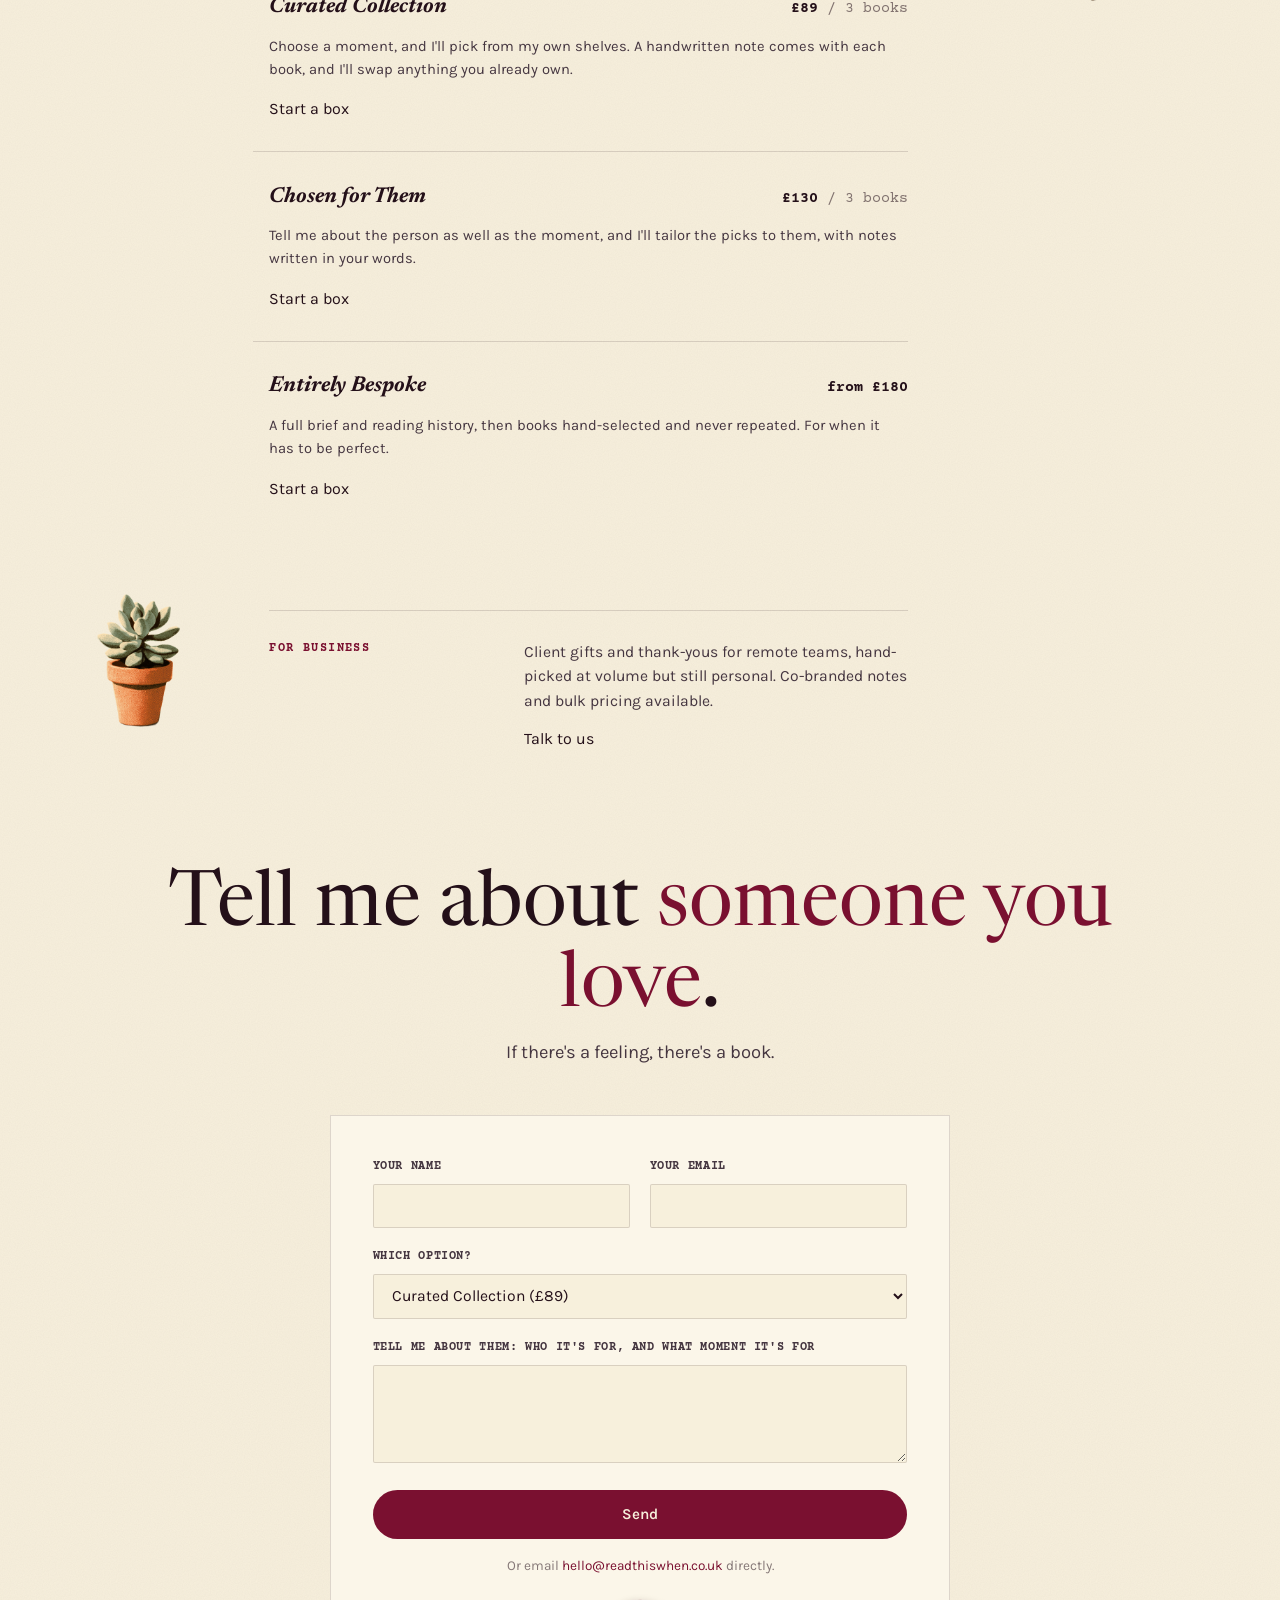
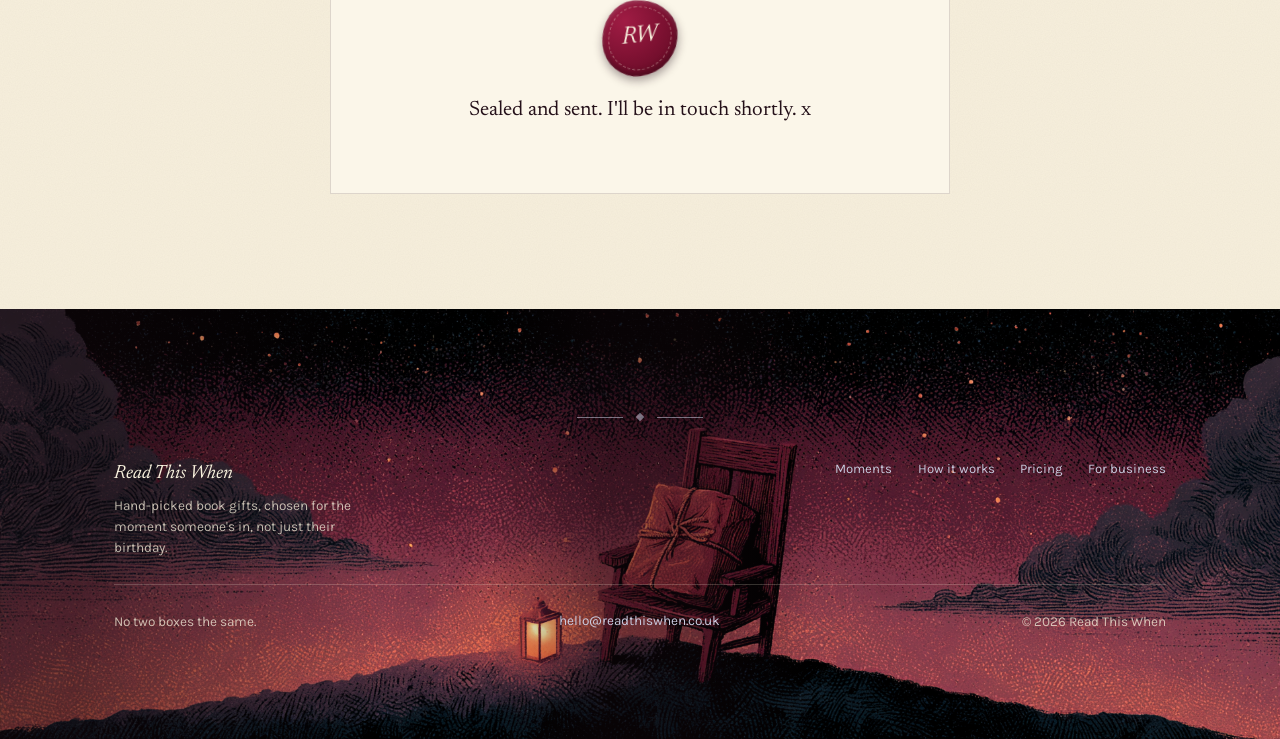
==== commit d924a322: "Fix quote clipping, hero seam, moments-list alignment; expand footer nav Bugs from the full-site rev" ====
--- a/index.html
+++ b/index.html
@@ -65,7 +65,7 @@
       >
       <div class="wrap hero__inner">
         <div class="hero__copy">
-          <p class="eyebrow eyebrow--dark"><span class="eyebrow__rule"></span>Bespoke book boxes</p>
+          <p class="eyebrow eyebrow--dark">Bespoke book boxes</p>
           <h1 class="hero__title hero__title--dark">
             Somehow, it <em>arrives</em> right when you need it.
           </h1>
@@ -91,7 +91,7 @@
       <img class="moments-sprig" src="images/moments-sprig.png" alt="" aria-hidden="true">
 
       <div class="band__intro sticky-col" data-reveal>
-        <p class="eyebrow"><span class="eyebrow__rule"></span>Contents</p>
+        <p class="eyebrow">Contents</p>
         <h2 class="band__title">Every box begins with a <em>moment</em>.</h2>
         <p class="band__closer">
           No two boxes the same. <a class="ink-link" href="#start">Tell me about someone you love.</a>
@@ -162,7 +162,7 @@
       </blockquote>
 
       <div class="alice__copy" data-reveal>
-        <p class="eyebrow"><span class="eyebrow__rule"></span>Hello, I'm Alice</p>
+        <p class="eyebrow">Hello, I'm Alice</p>
         <h2 class="alice__title">I choose every book by hand.</h2>
         <p class="alice__lede">
           Tell me who your box is for and what they're going through, and I'll hand-pick
@@ -179,7 +179,7 @@
       <img class="how-it-works-seal" src="images/how-it-works-seal.png" alt="" aria-hidden="true">
 
       <div class="how__intro sticky-col" data-reveal>
-        <p class="eyebrow"><span class="eyebrow__rule"></span>The process</p>
+        <p class="eyebrow">The process</p>
         <h2 class="section-title">From a message to a moment.</h2>
       </div>
 
@@ -314,6 +314,20 @@
 <footer class="site-footer">
   <div class="wrap">
     <div class="flourish flourish--dark" aria-hidden="true"><span class="flourish__mark"></span></div>
+
+    <div class="site-footer__top">
+      <div class="site-footer__about">
+        <p class="site-footer__word">Read This When</p>
+        <p class="site-footer__desc">Hand-picked book gifts, chosen for the moment someone's in, not just their birthday.</p>
+      </div>
+      <nav class="site-footer__nav" aria-label="Footer">
+        <a class="ink-link ink-link--dark" href="#moments">Moments</a>
+        <a class="ink-link ink-link--dark" href="#how-it-works">How it works</a>
+        <a class="ink-link ink-link--dark" href="#pricing">Pricing</a>
+        <a class="ink-link ink-link--dark" href="#business">For business</a>
+      </nav>
+    </div>
+
     <div class="site-footer__inner">
       <p>No two boxes the same.</p>
       <a class="ink-link ink-link--dark" href="mailto:hello@readthiswhen.co.uk">hello@readthiswhen.co.uk</a>
--- a/css/style.css
+++ b/css/style.css
@@ -33,8 +33,8 @@
   --wrap: 1180px;
   --gutter: clamp(20px, 5vw, 64px);
 
-  --accent-lg: clamp(200px, 20vw, 340px);
-  --accent-sm: clamp(110px, 11vw, 170px);
+  --accent-lg: clamp(220px, 22vw, 380px);
+  --accent-sm: clamp(140px, 14vw, 220px);
 
   --ease: cubic-bezier(0.22, 1, 0.36, 1);
   --underline: url("data:image/svg+xml,%3Csvg xmlns='http://www.w3.org/2000/svg' viewBox='0 0 100 8' preserveAspectRatio='none'%3E%3Cpath d='M0,4 Q10,0 20,4 T40,4 T60,4 T80,4 T100,4' fill='none' stroke='%237A1030' stroke-width='2.4' stroke-linecap='round'/%3E%3C/svg%3E");
@@ -185,6 +185,9 @@
 }
 .flourish--dark {
   color: var(--lilac);
+}
+.hero > .flourish {
+  margin-top: clamp(2.5rem, 5vw, 3.5rem);
 }
 
 /* ---------------- Buttons ---------------- */
@@ -303,9 +306,6 @@
 /* ---------------- Type helpers ---------------- */
 
 .eyebrow {
-  display: flex;
-  align-items: center;
-  gap: 0.7em;
   text-transform: uppercase;
   letter-spacing: 0.14em;
   font-family: var(--font-mono);
@@ -316,12 +316,6 @@
 }
 .eyebrow--dark {
   color: var(--lilac);
-}
-.eyebrow__rule {
-  width: 2.4em;
-  height: 1.5px;
-  background: currentColor;
-  display: inline-block;
 }
 
 .section-title {
@@ -631,6 +625,8 @@
   box-shadow: 0 18px 34px -22px rgba(36, 16, 25, 0.35);
 }
 .chapter__art--quote {
+  aspect-ratio: auto;
+  overflow: visible;
   background: var(--dark-surface);
   color: var(--cream);
   display: flex;
@@ -717,7 +713,7 @@
 }
 .toc__link {
   display: flex;
-  align-items: baseline;
+  align-items: center;
   gap: 0.7em;
   padding: 1.15em 0;
   border-bottom: 1px dashed var(--line);
@@ -730,6 +726,15 @@
   padding-left: 0.6em;
   color: var(--burgundy);
 }
+.toc__link:hover .toc__leader,
+.toc__link:focus-visible .toc__leader {
+  border-bottom-color: rgba(122, 16, 48, 0.4);
+}
+.toc__link:hover .toc__tag,
+.toc__link:focus-visible .toc__tag {
+  color: var(--burgundy);
+  opacity: 1;
+}
 .toc__num {
   font-family: var(--font-mono);
   font-size: 0.82rem;
@@ -745,15 +750,16 @@
 .toc__leader {
   flex: 1;
   min-width: 24px;
-  border-bottom: 1px dotted var(--line);
-  transform: translateY(-0.5em);
+  border-bottom: 1px dotted rgba(36, 16, 25, 0.25);
+  transition: border-bottom-color 0.3s var(--ease);
 }
 .toc__tag {
   font-family: var(--font-mono);
-  font-size: 0.66rem;
+  font-size: 0.75rem;
   text-transform: uppercase;
   letter-spacing: 0.09em;
-  color: var(--ink-faint);
+  color: rgba(36, 16, 25, 0.7);
+  transition: color 0.2s, opacity 0.2s;
   flex-shrink: 0;
   white-space: nowrap;
 }
@@ -857,12 +863,19 @@
   max-width: 640px;
 }
 .price-list__item {
-  padding: 1.8rem 0;
+  padding: 1.8rem 0 1.8rem 1rem;
+  margin-left: -1rem;
   border-top: 1px solid var(--line);
+  box-shadow: -2px 0 0 transparent;
+  transition: box-shadow 0.3s var(--ease), background-color 0.3s var(--ease);
 }
 .price-list__item:first-child {
   border-top: none;
   padding-top: 0;
+}
+.price-list__item:hover {
+  box-shadow: -2px 0 0 var(--burgundy);
+  background-color: rgba(122, 16, 48, 0.035);
 }
 .price-list__head {
   display: flex;
@@ -907,6 +920,7 @@
   .pricing-block {
     position: relative;
     padding-right: calc(var(--accent-lg) + 40px);
+    padding-left: calc(var(--accent-sm) + 40px);
   }
   .pricing-parcels {
     display: block;
@@ -919,22 +933,27 @@
 
   .how__inner {
     position: relative;
-    padding-right: calc(var(--accent-sm) + 40px);
+    padding-left: calc(var(--accent-sm) + 40px);
   }
   .how-it-works-seal {
     display: block;
     position: absolute;
     top: 0.25rem;
-    right: 0;
+    left: 0;
     width: var(--accent-sm);
     height: auto;
+    pointer-events: auto;
+    transition: transform 0.4s var(--ease);
+  }
+  .how-it-works-seal:hover {
+    transform: rotate(-5deg) scale(1.06);
   }
 
   .business-plant {
     display: block;
     position: absolute;
     bottom: 0;
-    right: 0;
+    left: 0;
     width: var(--accent-sm);
     height: auto;
   }
@@ -1088,9 +1107,66 @@
 /* ---------------- Footer ---------------- */
 
 .site-footer {
-  background: var(--dark-surface);
-  color: var(--cream);
-  padding-block: 2.6rem 2.2rem;
+  background:
+    linear-gradient(
+      to right,
+      rgba(20, 8, 13, 0.5) 0%,
+      rgba(20, 8, 13, 0.5) 6%,
+      transparent 30%,
+      transparent 38%,
+      rgba(20, 8, 13, 0.4) 47%,
+      rgba(20, 8, 13, 0.4) 54%,
+      transparent 64%
+    ),
+    url("../images/footer.png") center / cover no-repeat;
+  background-color: var(--dark-surface);
+  color: var(--cream);
+  aspect-ratio: 1904 / 640;
+  display: flex;
+  align-items: center;
+  padding-block: 1.75rem;
+}
+.site-footer > .wrap {
+  width: 100%;
+}
+@media (max-width: 640px) {
+  .site-footer {
+    /* Below this width the footer text stacks into a single left-aligned
+       column instead of spreading left/centre/right, so the two-zone
+       desktop scrim (tuned for that horizontal spread) no longer lines
+       up with where the text actually sits. */
+    background:
+      linear-gradient(to right, rgba(20, 8, 13, 0.55) 0%, rgba(20, 8, 13, 0.55) 55%, transparent 82%),
+      url("../images/footer.png") center / cover no-repeat;
+    background-color: var(--dark-surface);
+  }
+}
+.site-footer__top {
+  display: flex;
+  flex-wrap: wrap;
+  justify-content: space-between;
+  align-items: flex-start;
+  gap: 1.5rem 3rem;
+  padding-bottom: 1.6rem;
+  margin-bottom: 1.6rem;
+  border-bottom: 1px solid var(--line-on-dark);
+}
+.site-footer .site-footer__word {
+  font-family: var(--font-display);
+  font-style: italic;
+  font-size: 1.2rem;
+  opacity: 1;
+  margin: 0 0 0.4rem;
+}
+.site-footer__desc {
+  font-size: 0.85rem;
+  max-width: 34ch;
+}
+.site-footer__nav {
+  display: flex;
+  flex-wrap: wrap;
+  gap: 0.5rem 1.6rem;
+  font-size: 0.82rem;
 }
 .site-footer__inner {
   display: flex;
@@ -1119,7 +1195,8 @@
     scroll-behavior: auto;
   }
   .btn,
-  .wax-seal--drop {
+  .wax-seal--drop,
+  .how-it-works-seal {
     transition: none !important;
     animation: none !important;
   }
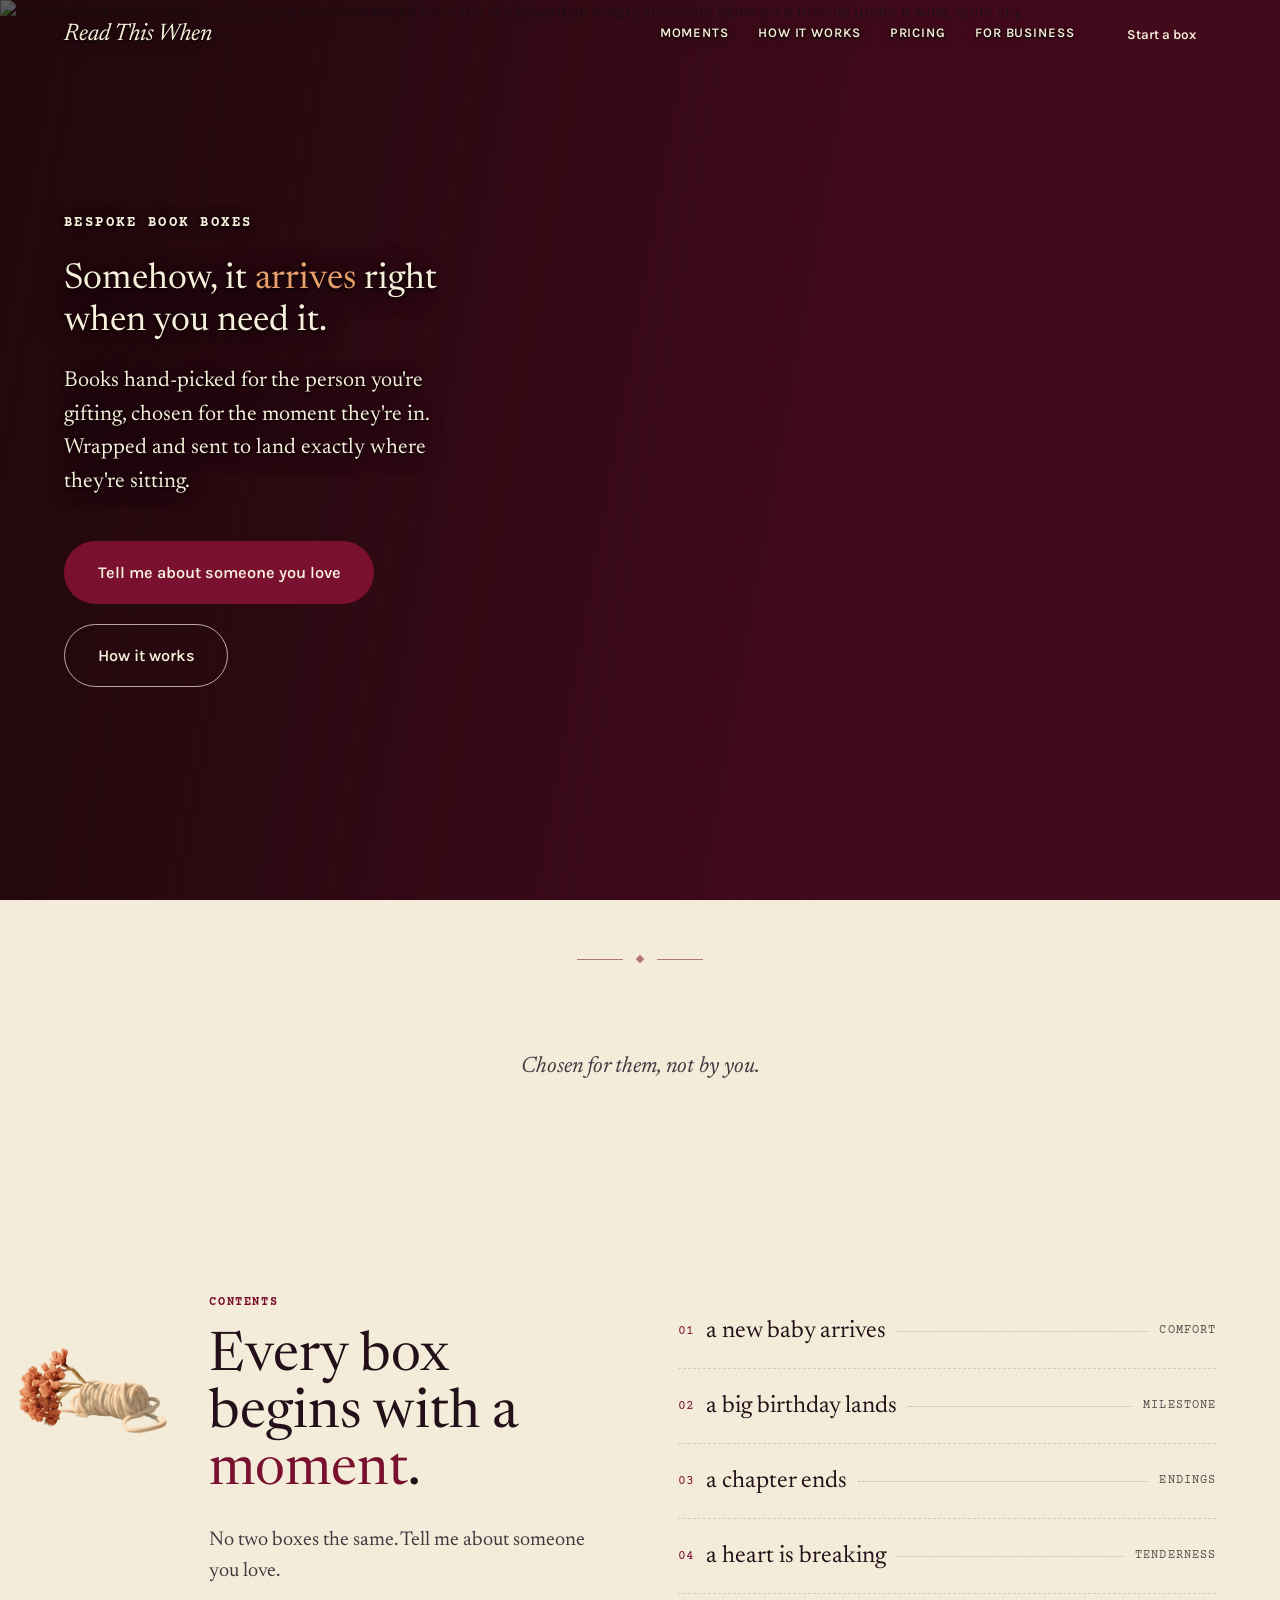
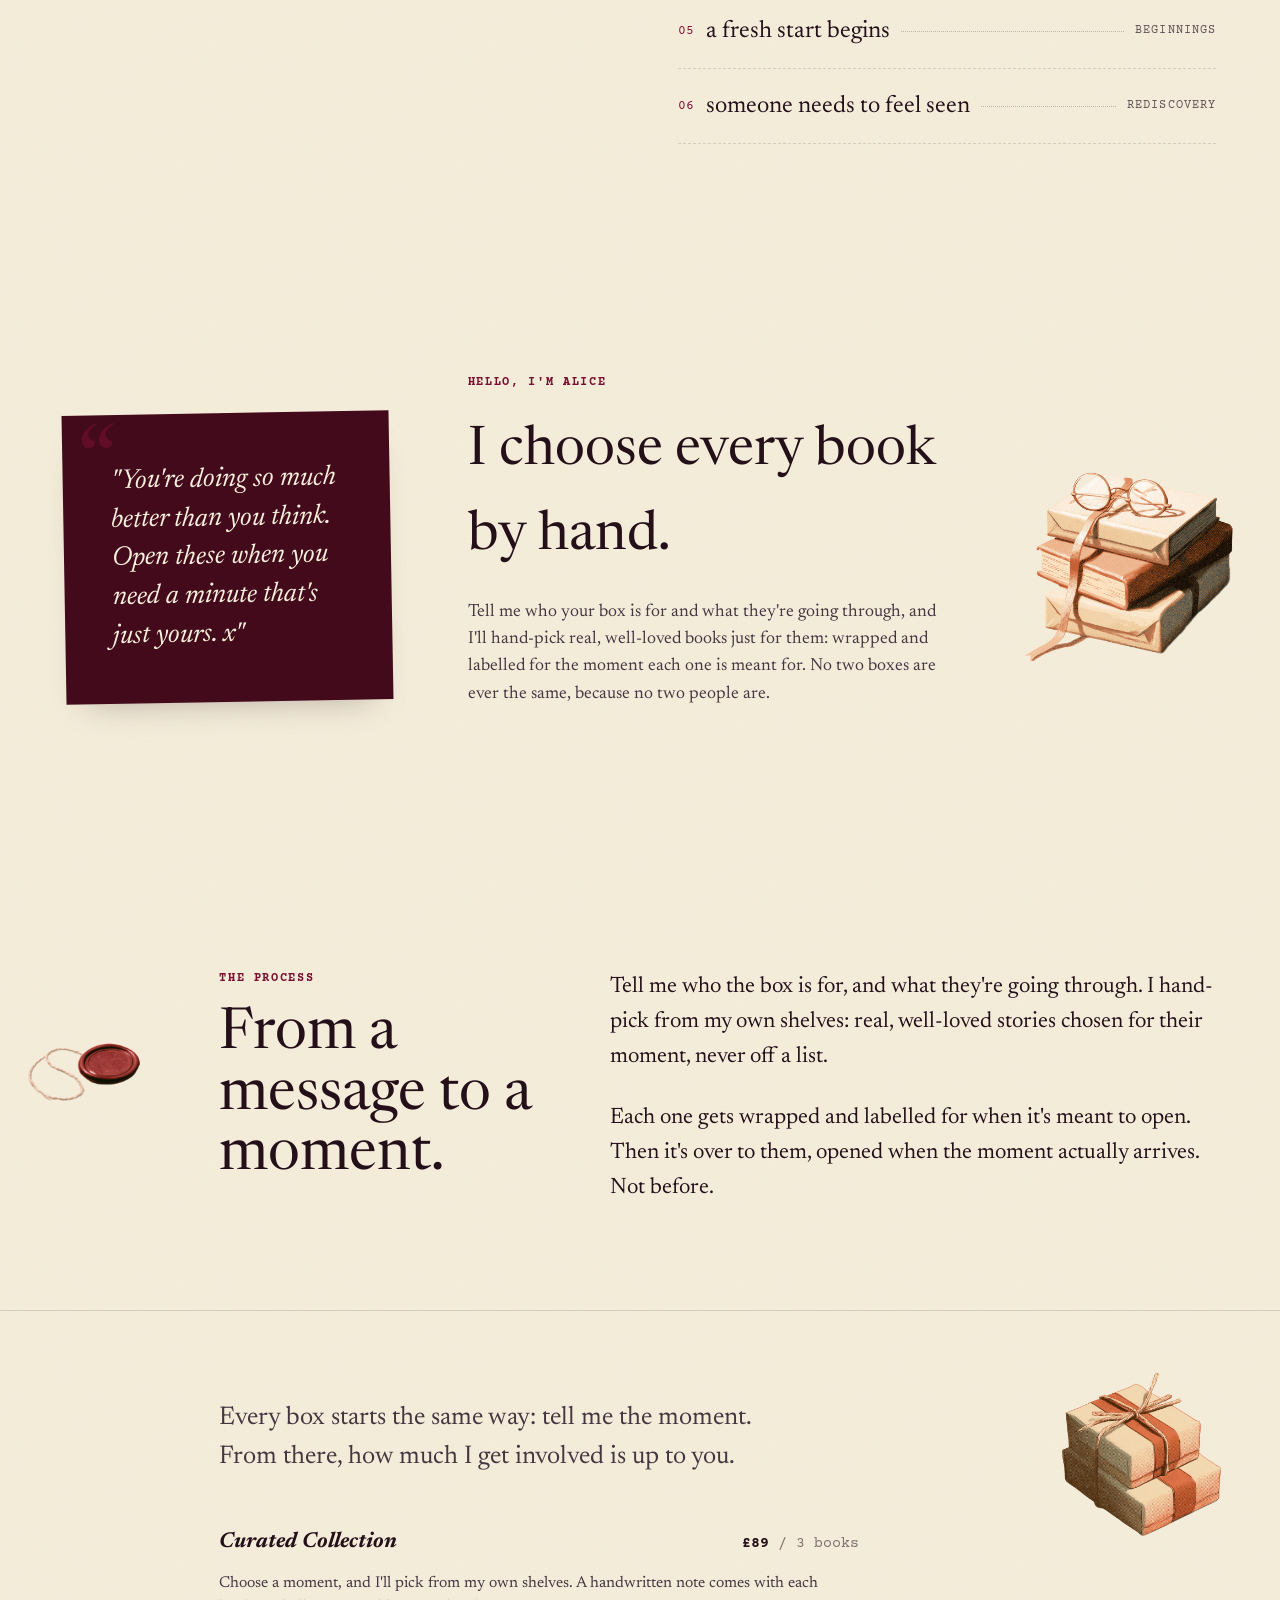
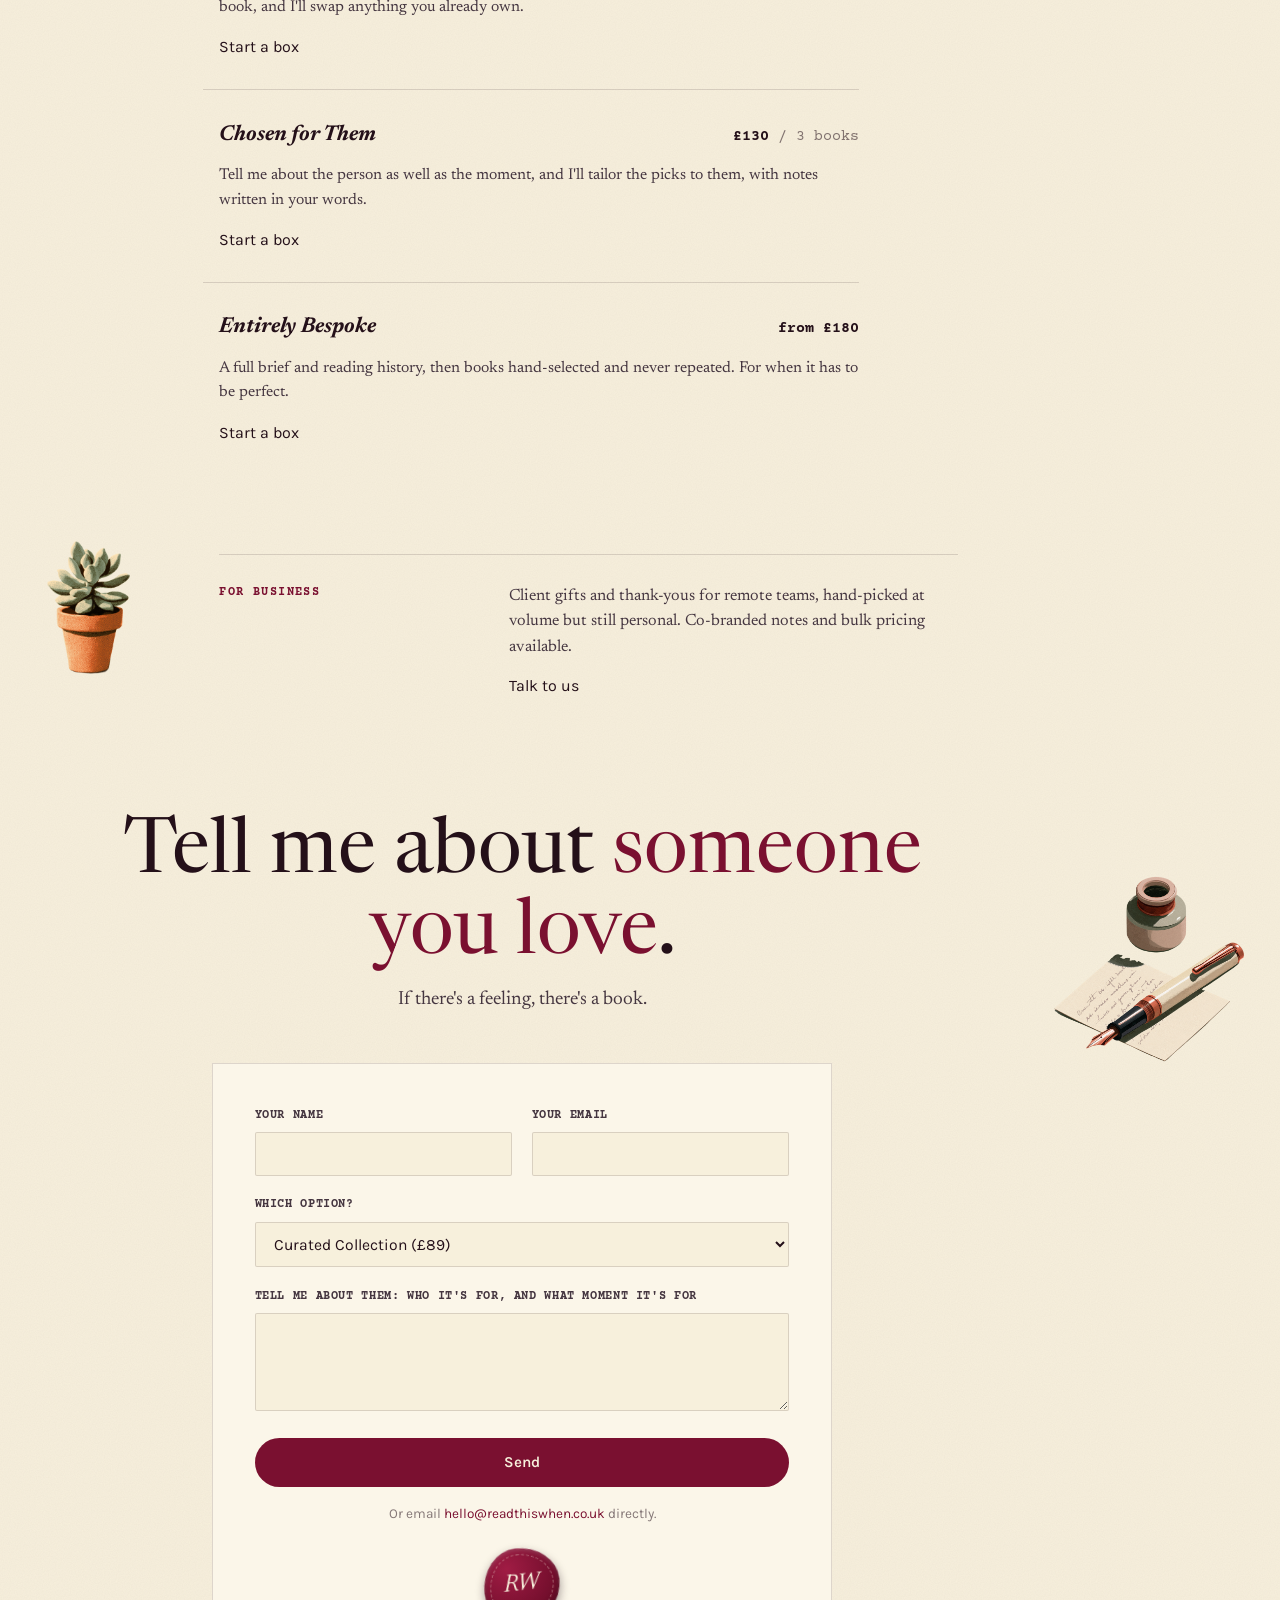
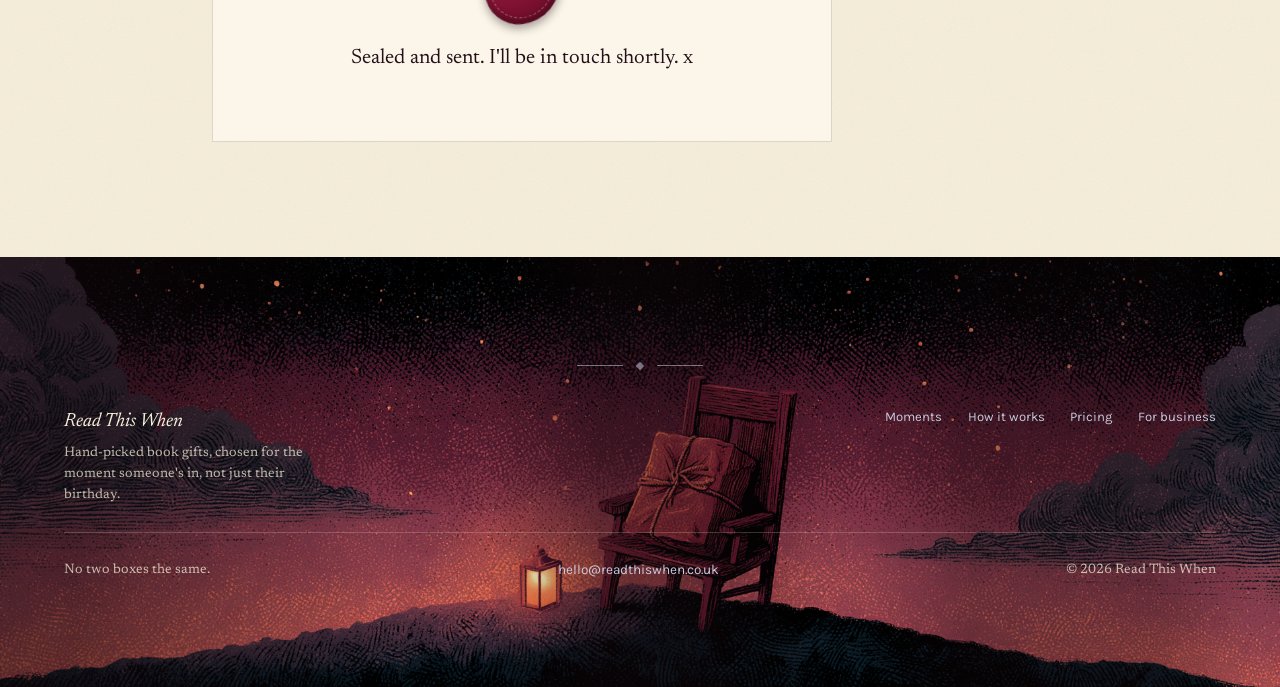
==== commit 80c346f7: "Add pen-and-ink illustration to the closing/contact section Fills the one real illustration gap: the" ====
--- a/index.html
+++ b/index.html
@@ -253,7 +253,9 @@
 
   <!-- Chapter 5 -->
   <section class="chapter chapter--closing" id="start">
-    <div class="wrap">
+    <div class="wrap closer__inner">
+      <img class="closer-pen" src="images/closer-pen.png" alt="" aria-hidden="true">
+
       <h2 class="closer__title" data-reveal>Tell me about <em>someone you love</em>.</h2>
       <p class="closer__lede" data-reveal>If there's a feeling, there's a book.</p>
 
--- a/css/style.css
+++ b/css/style.css
@@ -30,8 +30,8 @@
   --font-mono: "Courier Prime", "Courier New", monospace;
   --font-hand: "Caveat", cursive;
 
-  --wrap: 1180px;
-  --gutter: clamp(20px, 5vw, 64px);
+  --wrap: 1440px;
+  --gutter: clamp(20px, 5vw, 72px);
 
   --accent-lg: clamp(220px, 22vw, 380px);
   --accent-sm: clamp(140px, 14vw, 220px);
@@ -46,7 +46,6 @@
 }
 
 html {
-  scroll-behavior: smooth;
   scrollbar-color: var(--burgundy) var(--cream);
   scrollbar-width: thin;
 }
@@ -526,7 +525,8 @@
 }
 
 .hero__lede {
-  font-size: clamp(1.1rem, 1.6vw, 1.3rem);
+  font-family: var(--font-display);
+  font-size: clamp(1.15rem, 1.7vw, 1.4rem);
   color: var(--cream);
   text-shadow: 0 1px 3px rgba(15, 8, 5, 0.9), 0 1px 2px rgba(15, 8, 5, 0.85),
     0 3px 20px rgba(15, 8, 5, 0.6);
@@ -781,8 +781,9 @@
 }
 
 .alice__lede {
+  font-family: var(--font-display);
   color: var(--ink-soft);
-  font-size: 1.05rem;
+  font-size: 1.1rem;
   max-width: 60ch;
   margin: 0 0 2rem;
 }
@@ -902,8 +903,9 @@
   color: var(--ink-faint);
 }
 .price-list__desc {
+  font-family: var(--font-display);
   color: var(--ink-soft);
-  font-size: 0.92rem;
+  font-size: 0.98rem;
   margin: 0 0 1rem;
 }
 
@@ -980,8 +982,9 @@
   margin: 0;
 }
 .aside-note__text {
+  font-family: var(--font-display);
   color: var(--ink-soft);
-  font-size: 0.98rem;
+  font-size: 1.02rem;
   margin: 0 0 0.9rem;
 }
 
@@ -990,6 +993,26 @@
 .chapter--closing {
   padding-top: 0;
   text-align: center;
+}
+
+.closer-pen {
+  display: none;
+  pointer-events: none;
+}
+
+@media (min-width: 1024px) {
+  .closer__inner {
+    position: relative;
+    padding-right: calc(clamp(260px, 20vw, 380px) + 40px);
+  }
+  .closer-pen {
+    display: block;
+    position: absolute;
+    top: 2rem;
+    right: 0;
+    width: clamp(260px, 20vw, 380px);
+    height: auto;
+  }
 }
 .closer__title {
   font-family: var(--font-display);
@@ -1003,7 +1026,8 @@
   font-style: normal;
 }
 .closer__lede {
-  font-size: 1.15rem;
+  font-family: var(--font-display);
+  font-size: 1.2rem;
   color: var(--ink-soft);
   margin: 0 0 3rem;
 }
@@ -1116,7 +1140,11 @@
       transparent 38%,
       rgba(20, 8, 13, 0.4) 47%,
       rgba(20, 8, 13, 0.4) 54%,
-      transparent 64%
+      transparent 64%,
+      transparent 68%,
+      rgba(20, 8, 13, 0.3) 76%,
+      rgba(20, 8, 13, 0.3) 90%,
+      transparent 98%
     ),
     url("../images/footer.png") center / cover no-repeat;
   background-color: var(--dark-surface);
@@ -1177,6 +1205,7 @@
   font-size: 0.85rem;
 }
 .site-footer p {
+  font-family: var(--font-display);
   margin: 0;
   opacity: 0.75;
 }
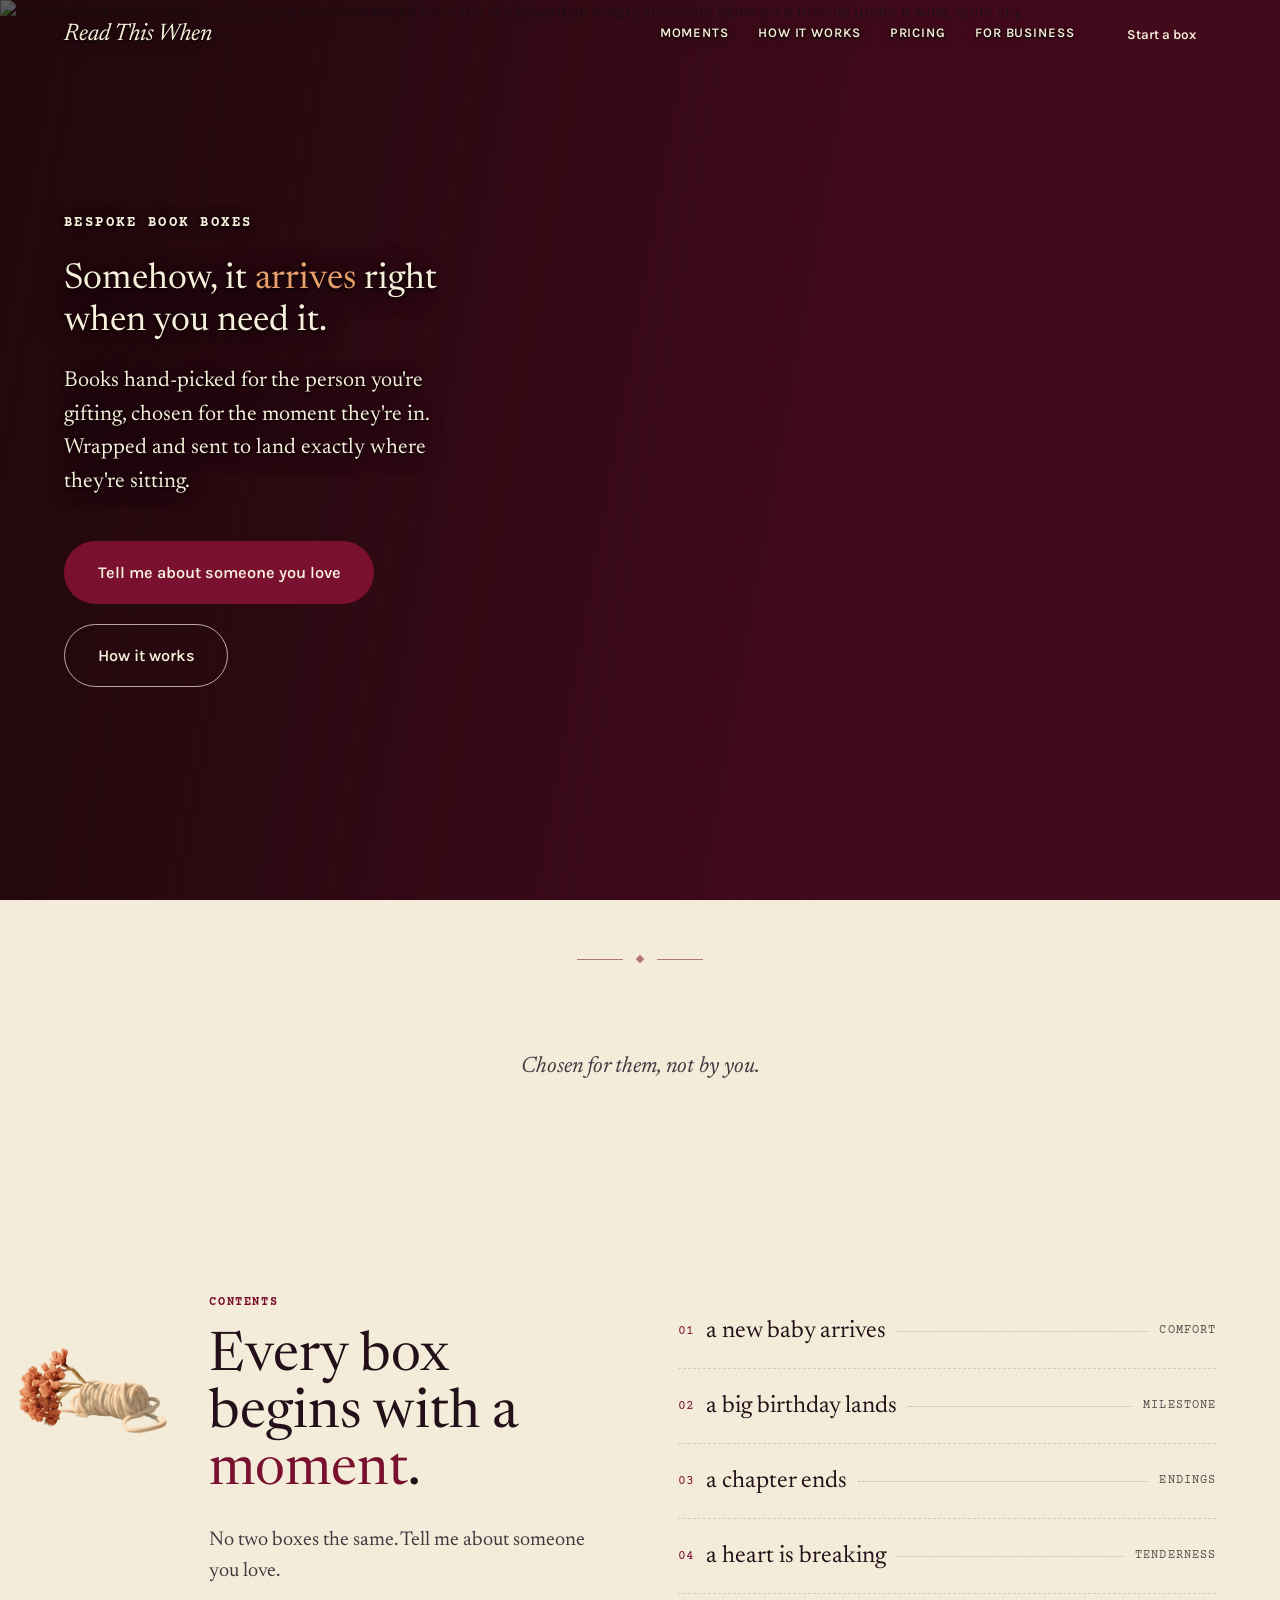
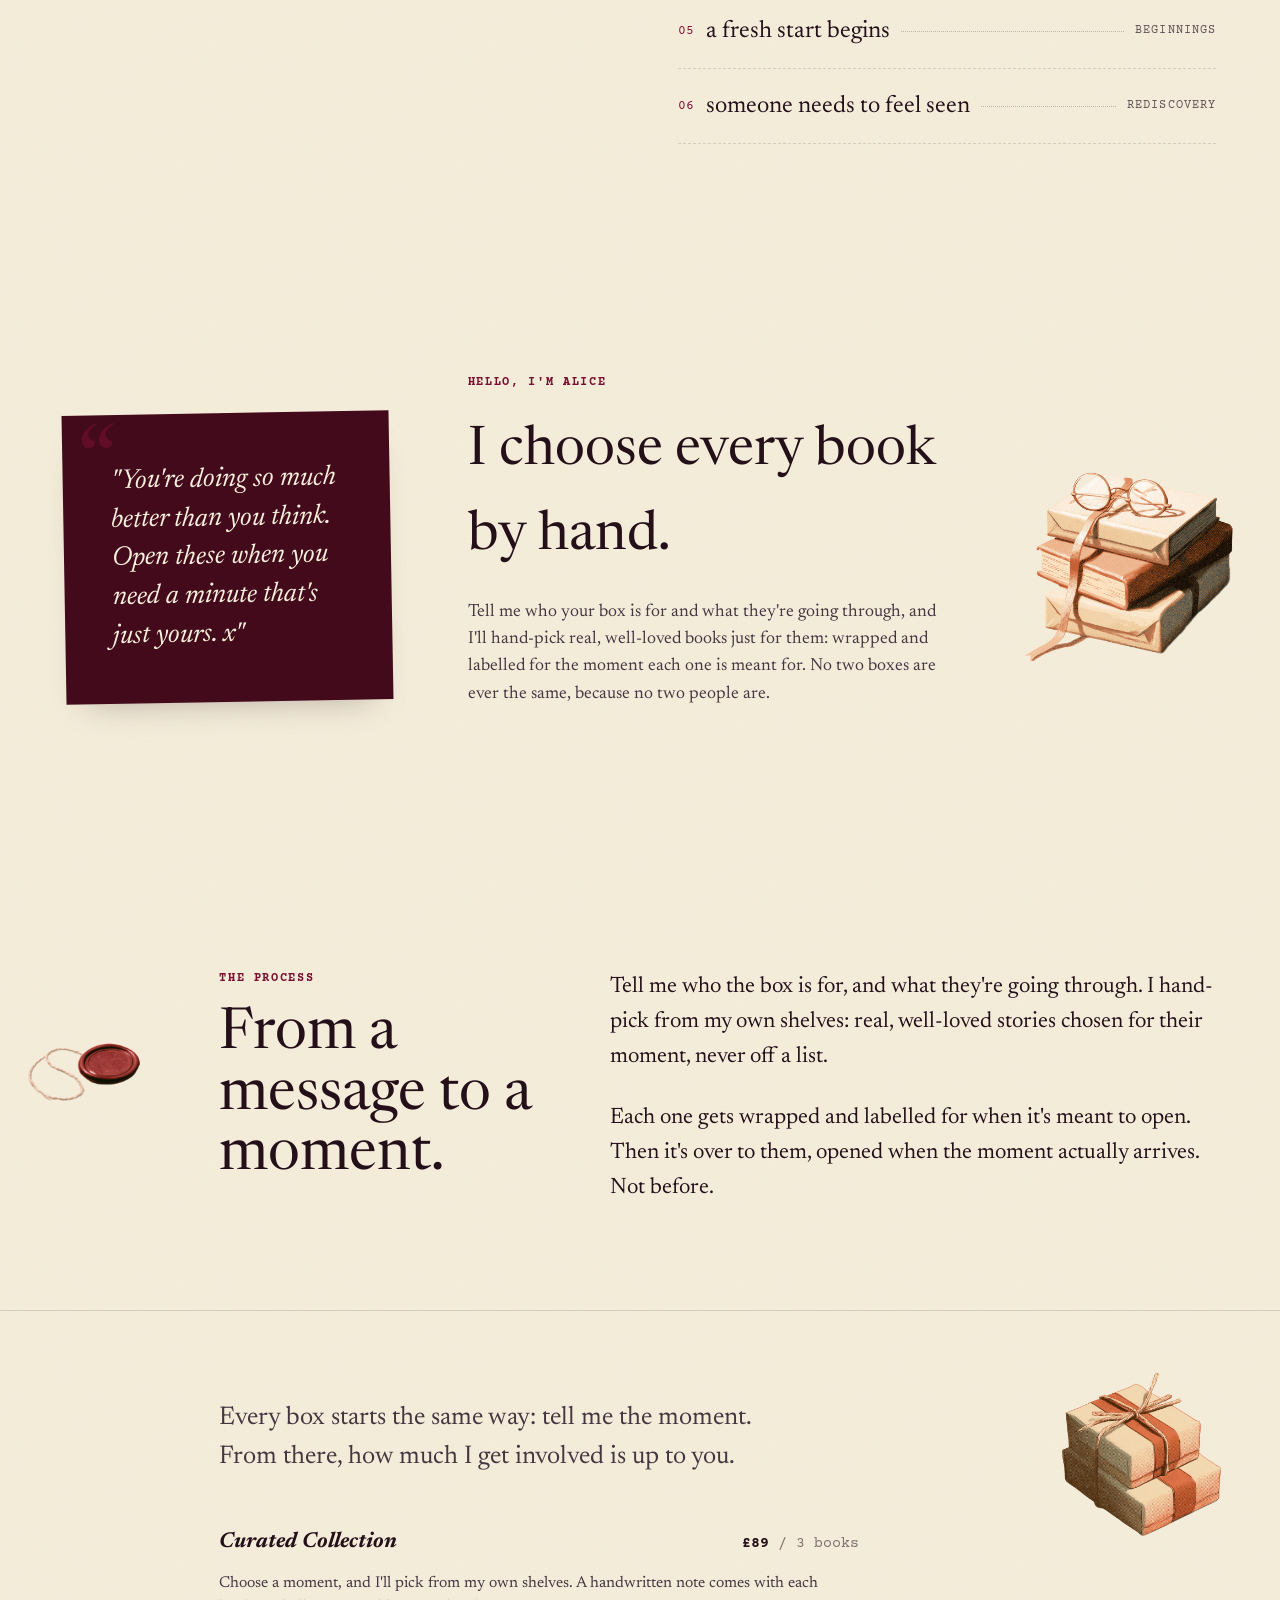
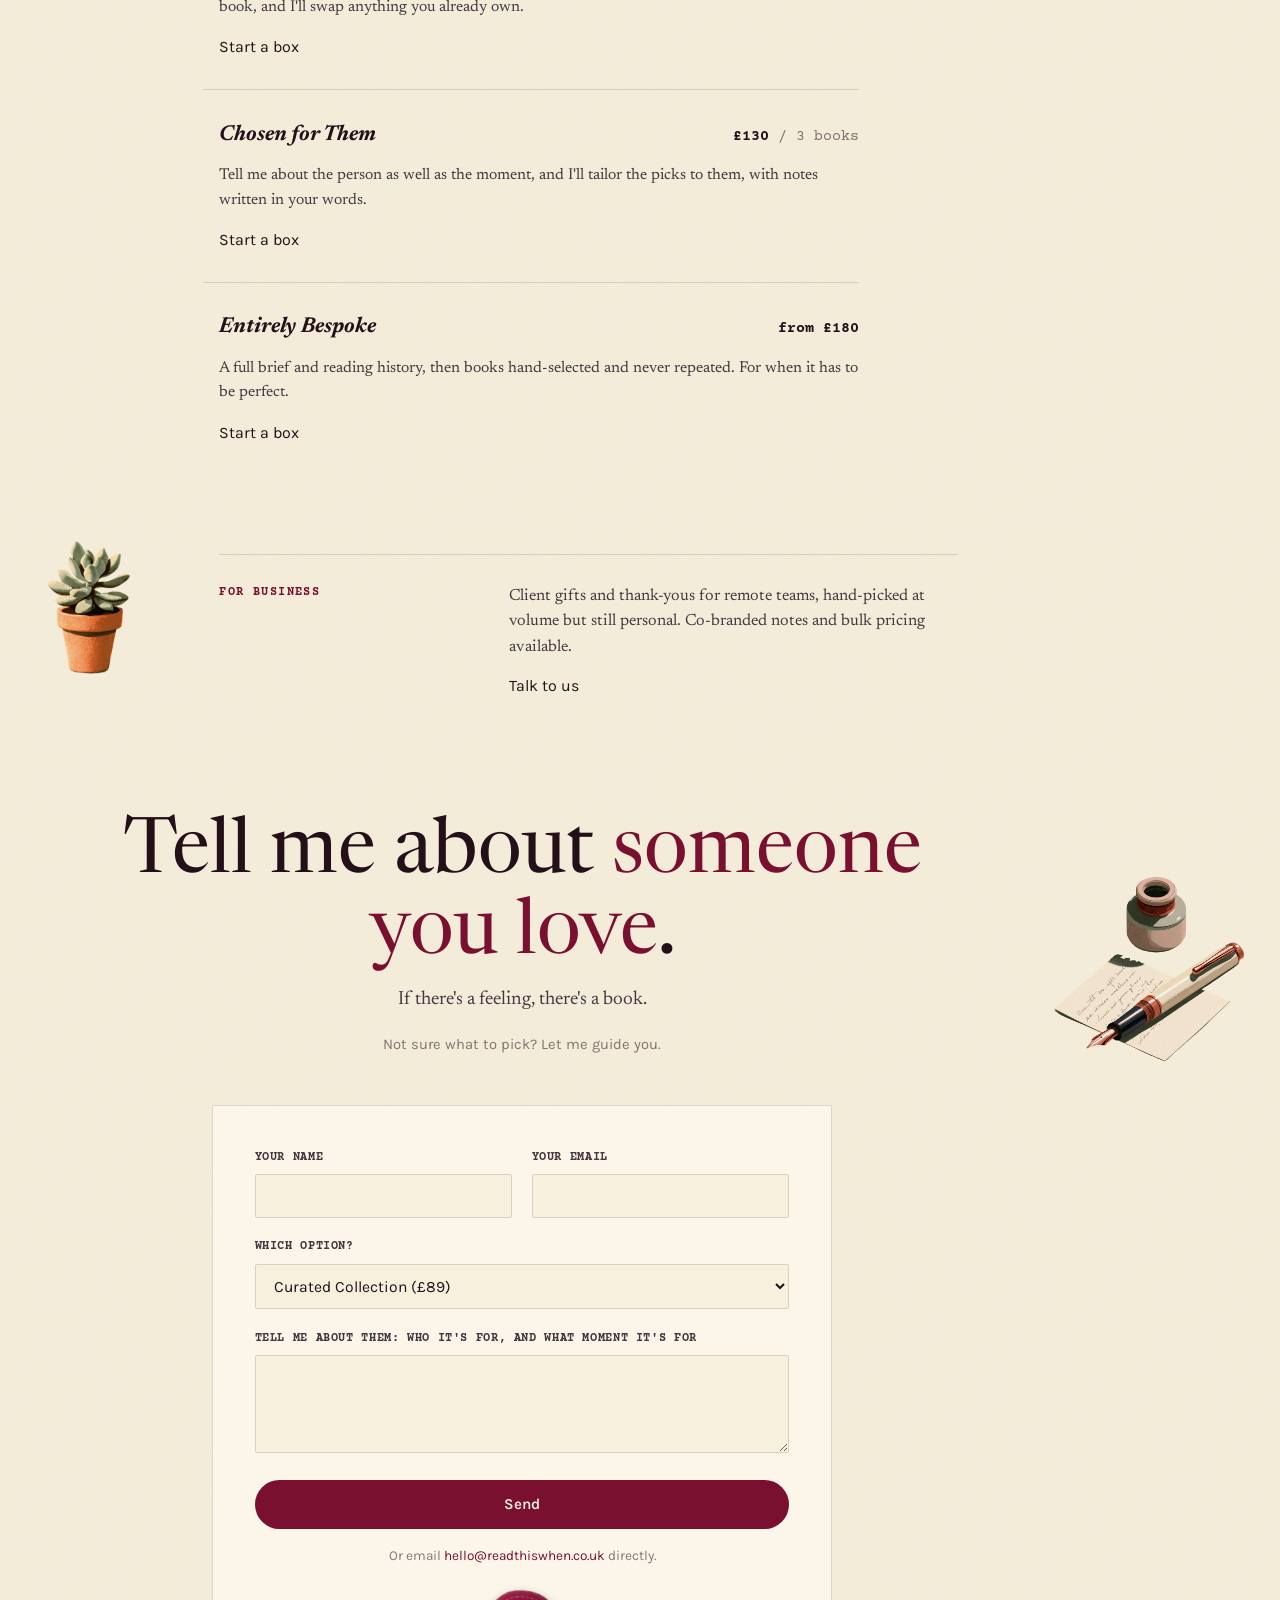
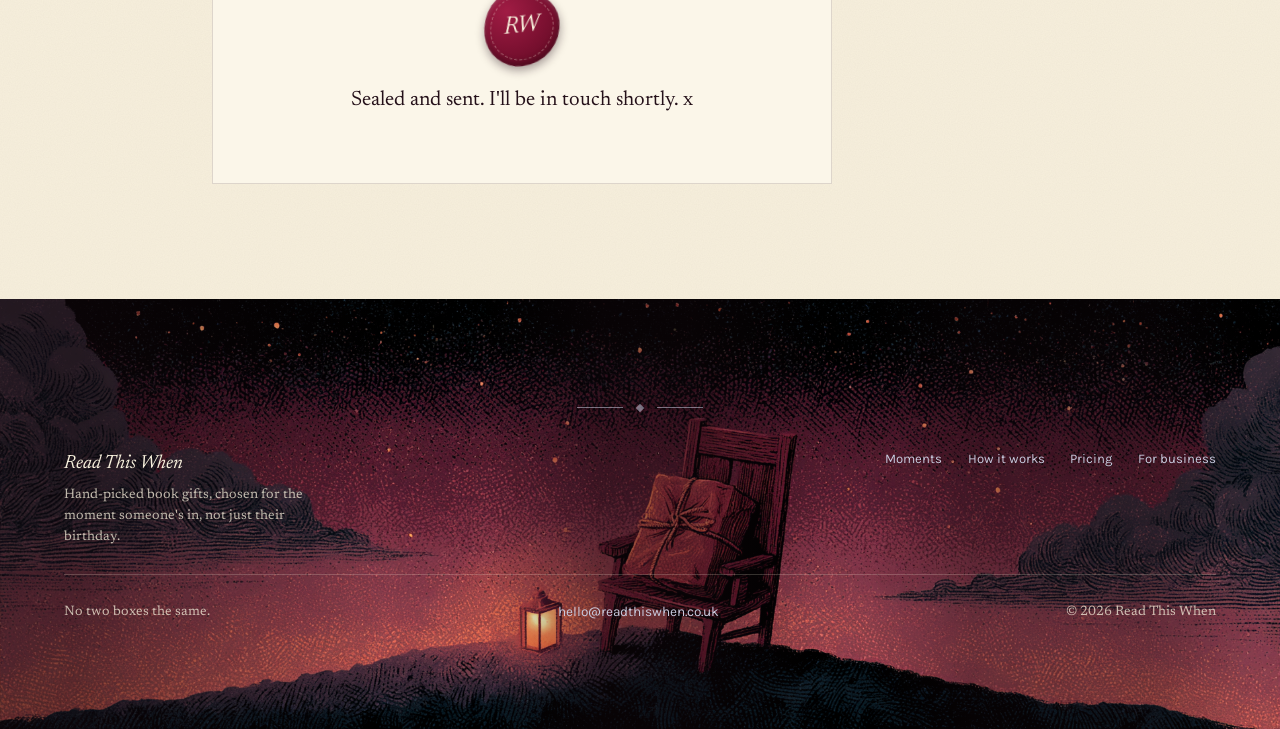
==== commit 365e8e4a: "Integrate the box-builder prototype as a proper /start page Moves the guided "help me choose" flow o" ====
--- a/index.html
+++ b/index.html
@@ -14,7 +14,7 @@
 
 <link rel="preconnect" href="https://fonts.googleapis.com">
 <link rel="preconnect" href="https://fonts.gstatic.com" crossorigin>
-<link href="https://fonts.googleapis.com/css2?family=Newsreader:ital,opsz,wght@0,6..72,400..700;1,6..72,400..700&family=Karla:ital,wght@0,400;0,500;0,600;0,700;1,400&family=Courier+Prime:ital,wght@0,400;0,700;1,400&family=Caveat:wght@500;600;700&display=swap" rel="stylesheet">
+<link href="https://fonts.googleapis.com/css2?family=Newsreader:ital,opsz,wght@0,6..72,300..700;1,6..72,300..700&family=Karla:ital,wght@0,300;0,400;0,500;0,600;0,700;1,400&family=Courier+Prime:ital,wght@0,400;0,700;1,400&family=Caveat:wght@400;500;600;700&display=swap" rel="stylesheet">
 
 <link rel="stylesheet" href="css/style.css">
 
@@ -40,7 +40,7 @@
         <a class="ink-link" href="#pricing">Pricing</a>
         <a class="ink-link" href="#business">For business</a>
       </nav>
-      <a class="btn btn--dark nav-cta" href="#start">Start a box</a>
+      <a class="btn btn--dark nav-cta" href="/start">Start a box</a>
     </div>
 
     <button class="nav-toggle" id="nav-toggle" aria-expanded="false" aria-controls="site-nav">
@@ -74,7 +74,7 @@
             they're in. Wrapped and sent to land exactly where they're sitting.
           </p>
           <div class="hero__actions">
-            <a class="btn btn--seal" href="#start">Tell me about someone you love</a>
+            <a class="btn btn--seal" href="/start">Tell me about someone you love</a>
             <a class="btn btn--outline" href="#how-it-works">How it works</a>
           </div>
         </div>
@@ -258,6 +258,7 @@
 
       <h2 class="closer__title" data-reveal>Tell me about <em>someone you love</em>.</h2>
       <p class="closer__lede" data-reveal>If there's a feeling, there's a book.</p>
+      <p class="closer__guide-link" data-reveal>Not sure what to pick? <a class="ink-link" href="/start">Let me guide you</a>.</p>
 
       <form
         class="enquiry"
--- a/css/style.css
+++ b/css/style.css
@@ -1029,6 +1029,11 @@
   font-family: var(--font-display);
   font-size: 1.2rem;
   color: var(--ink-soft);
+  margin: 0 0 1.2rem;
+}
+.closer__guide-link {
+  font-size: 0.92rem;
+  color: var(--ink-faint);
   margin: 0 0 3rem;
 }
 
@@ -1317,3 +1322,397 @@
     flex-wrap: wrap;
   }
 }
+
+/* ---------------- Box builder (/start) ----------------
+   Scoped under .builder wherever the class name would otherwise
+   collide with an existing site rule (.field, .btn, .nav) so this
+   page and the homepage can safely share this stylesheet. */
+
+.builder-top {
+  display: flex;
+  align-items: center;
+  justify-content: space-between;
+  gap: 1rem;
+  max-width: 1440px;
+  margin-inline: auto;
+  padding: clamp(20px, 5vw, 48px) clamp(20px, 5vw, 48px) 0;
+}
+.builder-top .logo {
+  color: var(--ink);
+  text-shadow: none;
+}
+.builder-top .logo__word {
+  font-size: 1.3rem;
+}
+
+.builder {
+  font-weight: 300;
+  max-width: 1180px;
+  margin: 0 auto;
+  padding: clamp(24px, 5vw, 72px) clamp(20px, 5vw, 48px) 96px;
+  display: grid;
+  grid-template-columns: 1fr;
+  gap: clamp(32px, 5vw, 64px);
+}
+@media (min-width: 920px) {
+  .builder {
+    grid-template-columns: 1fr 340px;
+    align-items: start;
+  }
+}
+
+/* progress: stitched thread */
+.builder .progress {
+  margin-bottom: clamp(28px, 4vw, 44px);
+}
+.builder .progress__label {
+  font-family: var(--font-mono);
+  font-size: 11px;
+  letter-spacing: 0.14em;
+  text-transform: uppercase;
+  color: var(--ink-faint);
+  margin-bottom: 12px;
+}
+.builder .progress__track {
+  display: flex;
+  gap: 6px;
+  align-items: center;
+}
+.builder .progress__seg {
+  height: 2px;
+  flex: 1;
+  background: var(--line);
+  transition: background 0.5s var(--ease);
+}
+.builder .progress__seg.is-done {
+  background: var(--burgundy);
+}
+
+/* steps */
+.builder .step {
+  display: none;
+}
+.builder .step.is-active {
+  display: block;
+  animation: builderRise 0.5s var(--ease) both;
+}
+@keyframes builderRise {
+  from {
+    opacity: 0;
+    transform: translateY(10px);
+  }
+  to {
+    opacity: 1;
+    transform: none;
+  }
+}
+
+.builder .step__q {
+  font-family: var(--font-display);
+  font-weight: 300;
+  font-size: clamp(30px, 4.4vw, 46px);
+  line-height: 1.12;
+  letter-spacing: -0.01em;
+  margin: 0 0 8px;
+}
+.builder .step__q em {
+  font-style: italic;
+  color: var(--burgundy);
+}
+.builder .step__hint {
+  font-size: 15px;
+  color: var(--ink-faint);
+  margin: 0 0 28px;
+  max-width: 46ch;
+  line-height: 1.6;
+}
+
+/* options */
+.builder .opts {
+  display: grid;
+  gap: 10px;
+  grid-template-columns: 1fr;
+  margin-bottom: 32px;
+}
+@media (min-width: 600px) {
+  .builder .opts--two {
+    grid-template-columns: 1fr 1fr;
+  }
+}
+
+.builder .opt {
+  position: relative;
+  text-align: left;
+  cursor: pointer;
+  background: var(--cream-card);
+  border: 1px solid var(--line);
+  border-radius: 2px;
+  padding: 16px 46px 16px 18px;
+  font-family: var(--font-body);
+  font-size: 16px;
+  font-weight: 300;
+  color: var(--ink);
+  transition: border-color 0.25s var(--ease), background 0.25s var(--ease), transform 0.25s var(--ease);
+}
+.builder .opt:hover {
+  border-color: rgba(122, 16, 48, 0.4);
+  transform: translateX(3px);
+}
+.builder .opt__t {
+  display: block;
+}
+.builder .opt__sub {
+  display: block;
+  font-size: 13px;
+  color: var(--ink-faint);
+  margin-top: 4px;
+  line-height: 1.5;
+}
+.builder .opt__price {
+  font-family: var(--font-mono);
+  font-size: 12px;
+  letter-spacing: 0.06em;
+  color: var(--burgundy);
+  margin-top: 6px;
+  display: block;
+}
+.builder .opt[aria-pressed="true"] {
+  border-color: var(--burgundy);
+  background: #fff;
+  box-shadow: inset 3px 0 0 var(--burgundy);
+}
+.builder .opt::after {
+  content: "";
+  position: absolute;
+  right: 16px;
+  top: 50%;
+  transform: translateY(-50%) scale(0.3);
+  width: 11px;
+  height: 11px;
+  border-radius: 50%;
+  background: var(--burgundy);
+  opacity: 0;
+  transition: opacity 0.3s var(--ease), transform 0.3s var(--ease);
+}
+.builder .opt[aria-pressed="true"]::after {
+  opacity: 1;
+  transform: translateY(-50%) scale(1);
+}
+.builder .opt:focus-visible {
+  outline: 2px solid var(--burgundy);
+  outline-offset: 3px;
+}
+
+/* fields (scoped: the homepage already has its own .field) */
+.builder .field {
+  margin-bottom: 20px;
+}
+.builder .field label {
+  display: block;
+  font-family: var(--font-mono);
+  font-size: 11px;
+  letter-spacing: 0.14em;
+  text-transform: uppercase;
+  color: var(--ink-faint);
+  margin-bottom: 7px;
+}
+.builder .field input,
+.builder .field textarea {
+  width: 100%;
+  background: var(--cream);
+  border: 1px solid var(--line);
+  border-radius: 2px;
+  padding: 12px 13px;
+  font-family: var(--font-body);
+  font-size: 16px;
+  font-weight: 300;
+  color: var(--ink);
+  transition: border-color 0.25s var(--ease);
+}
+.builder .field input:focus,
+.builder .field textarea:focus {
+  outline: none;
+  border-color: var(--burgundy);
+}
+.builder .field textarea {
+  min-height: 104px;
+  resize: vertical;
+}
+.builder .grid2 {
+  display: grid;
+  gap: 16px;
+  grid-template-columns: 1fr;
+}
+@media (min-width: 600px) {
+  .builder .grid2 {
+    grid-template-columns: 1fr 1fr;
+  }
+}
+
+/* step nav (scoped: the homepage already has its own .nav) */
+.builder .nav {
+  display: flex;
+  align-items: center;
+  gap: 18px;
+  margin-top: 8px;
+  flex-wrap: wrap;
+}
+.builder .btn {
+  font-family: var(--font-body);
+  font-weight: 500;
+  font-size: 14px;
+  cursor: pointer;
+  border-radius: 999px;
+  padding: 12px 26px;
+  border: 1px solid transparent;
+  transition: transform 0.2s var(--ease), background 0.2s var(--ease), color 0.2s var(--ease);
+}
+.builder .btn:focus-visible {
+  outline: 2px solid var(--burgundy);
+  outline-offset: 3px;
+}
+.builder .btn--go {
+  background: var(--burgundy);
+  color: var(--cream);
+}
+.builder .btn--go:hover {
+  background: var(--burgundy-dark);
+  transform: translateY(-1px);
+}
+.builder .btn--go[disabled] {
+  opacity: 0.35;
+  cursor: not-allowed;
+  transform: none;
+}
+.builder .btn--ghost {
+  background: none;
+  color: var(--ink-faint);
+  border-color: var(--line);
+}
+.builder .btn--ghost:hover {
+  color: var(--ink);
+  border-color: var(--ink-faint);
+}
+.builder .btn--text {
+  background: none;
+  border: none;
+  color: var(--ink-faint);
+  text-decoration: underline;
+  text-underline-offset: 3px;
+  padding: 12px 0;
+  font-size: 13px;
+}
+.builder .btn--text:hover {
+  color: var(--burgundy);
+}
+
+/* the note */
+.builder .note {
+  position: sticky;
+  top: 32px;
+}
+.builder .note__paper {
+  background: var(--cream-card);
+  border: 1px solid var(--line);
+  padding: 28px 26px 32px;
+  box-shadow: 0 1px 0 var(--cream-deep), 0 14px 30px -22px rgba(36, 16, 25, 0.5);
+  transform: rotate(-0.5deg);
+  min-height: 300px;
+}
+.builder .note__cap {
+  font-family: var(--font-mono);
+  font-size: 10px;
+  letter-spacing: 0.16em;
+  text-transform: uppercase;
+  color: var(--ink-faint);
+  margin-bottom: 18px;
+}
+.builder .note__body {
+  font-family: var(--font-hand);
+  font-size: 23px;
+  line-height: 1.5;
+  color: var(--ink);
+}
+.builder .note__body p {
+  margin: 0 0 9px;
+}
+.builder .note__ph {
+  color: rgba(36, 16, 25, 0.24);
+}
+.builder .note__line {
+  animation: builderInk 0.55s var(--ease) both;
+}
+@keyframes builderInk {
+  from {
+    opacity: 0;
+    transform: translateY(5px);
+  }
+  to {
+    opacity: 1;
+    transform: none;
+  }
+}
+.builder .note__sign {
+  margin-top: 22px;
+  font-family: var(--font-hand);
+  font-size: 20px;
+  color: var(--ink-faint);
+}
+
+/* done */
+.builder .done {
+  display: none;
+  text-align: center;
+  padding: 40px 0;
+}
+.builder .done.is-active {
+  display: block;
+  animation: builderRise 0.6s var(--ease) both;
+}
+.builder .done__seal {
+  width: 64px;
+  height: 64px;
+  border-radius: 50%;
+  background: var(--burgundy);
+  color: var(--cream);
+  display: grid;
+  place-items: center;
+  margin: 0 auto 22px;
+  font-family: var(--font-display);
+  font-style: italic;
+  font-size: 22px;
+  box-shadow: 0 6px 18px -8px rgba(88, 9, 31, 0.9);
+}
+.builder .done h2 {
+  font-family: var(--font-display);
+  font-weight: 300;
+  font-size: clamp(26px, 3.4vw, 36px);
+  margin: 0 0 10px;
+}
+.builder .done p {
+  color: var(--ink-faint);
+  margin: 0;
+}
+
+/* mobile: keep the note visible near the top instead of buried below
+   every question, since it's the live preview of what's being sent */
+@media (max-width: 919px) {
+  .builder .note {
+    position: static;
+    order: -1;
+    margin-bottom: 2rem;
+  }
+}
+
+@media (prefers-reduced-motion: reduce) {
+  .builder * {
+    animation-duration: 0.01ms !important;
+    transition-duration: 0.01ms !important;
+  }
+  .builder .opt:hover {
+    transform: none;
+  }
+  .builder .note__paper {
+    transform: none;
+  }
+}
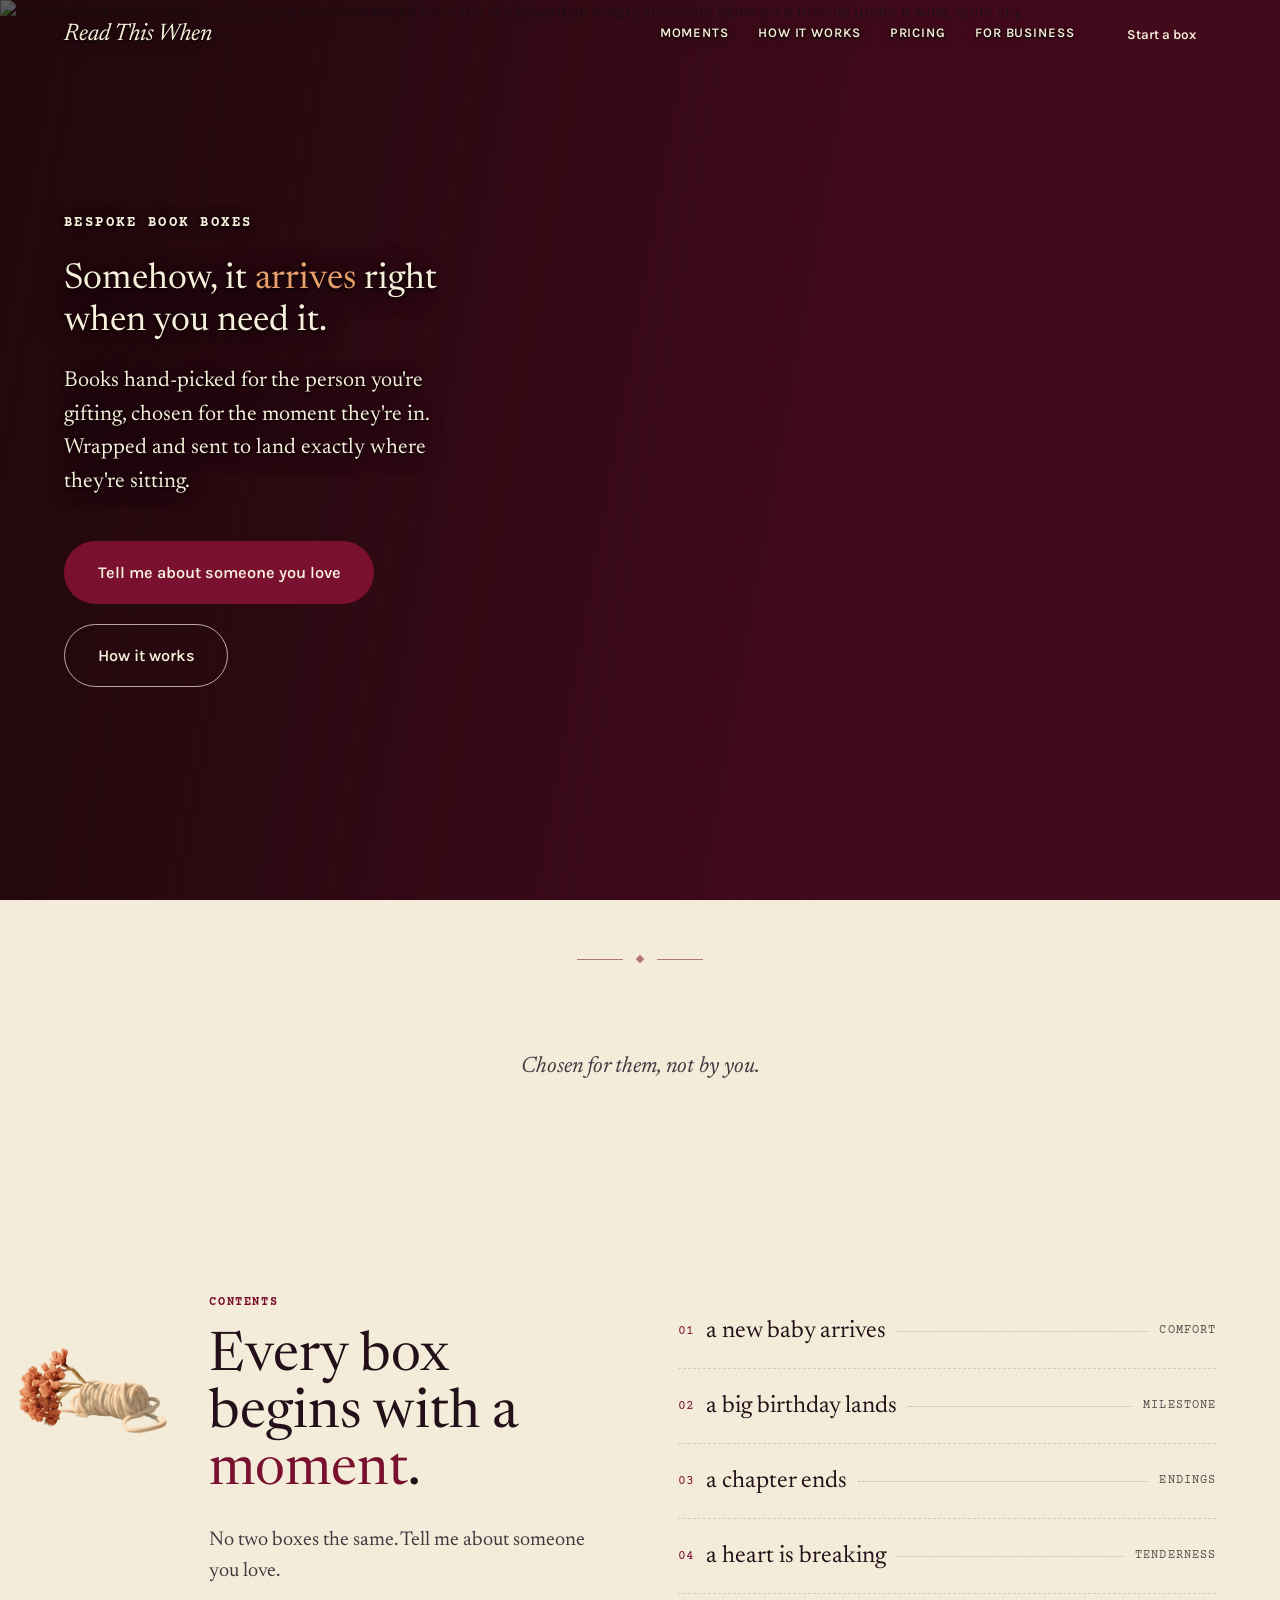
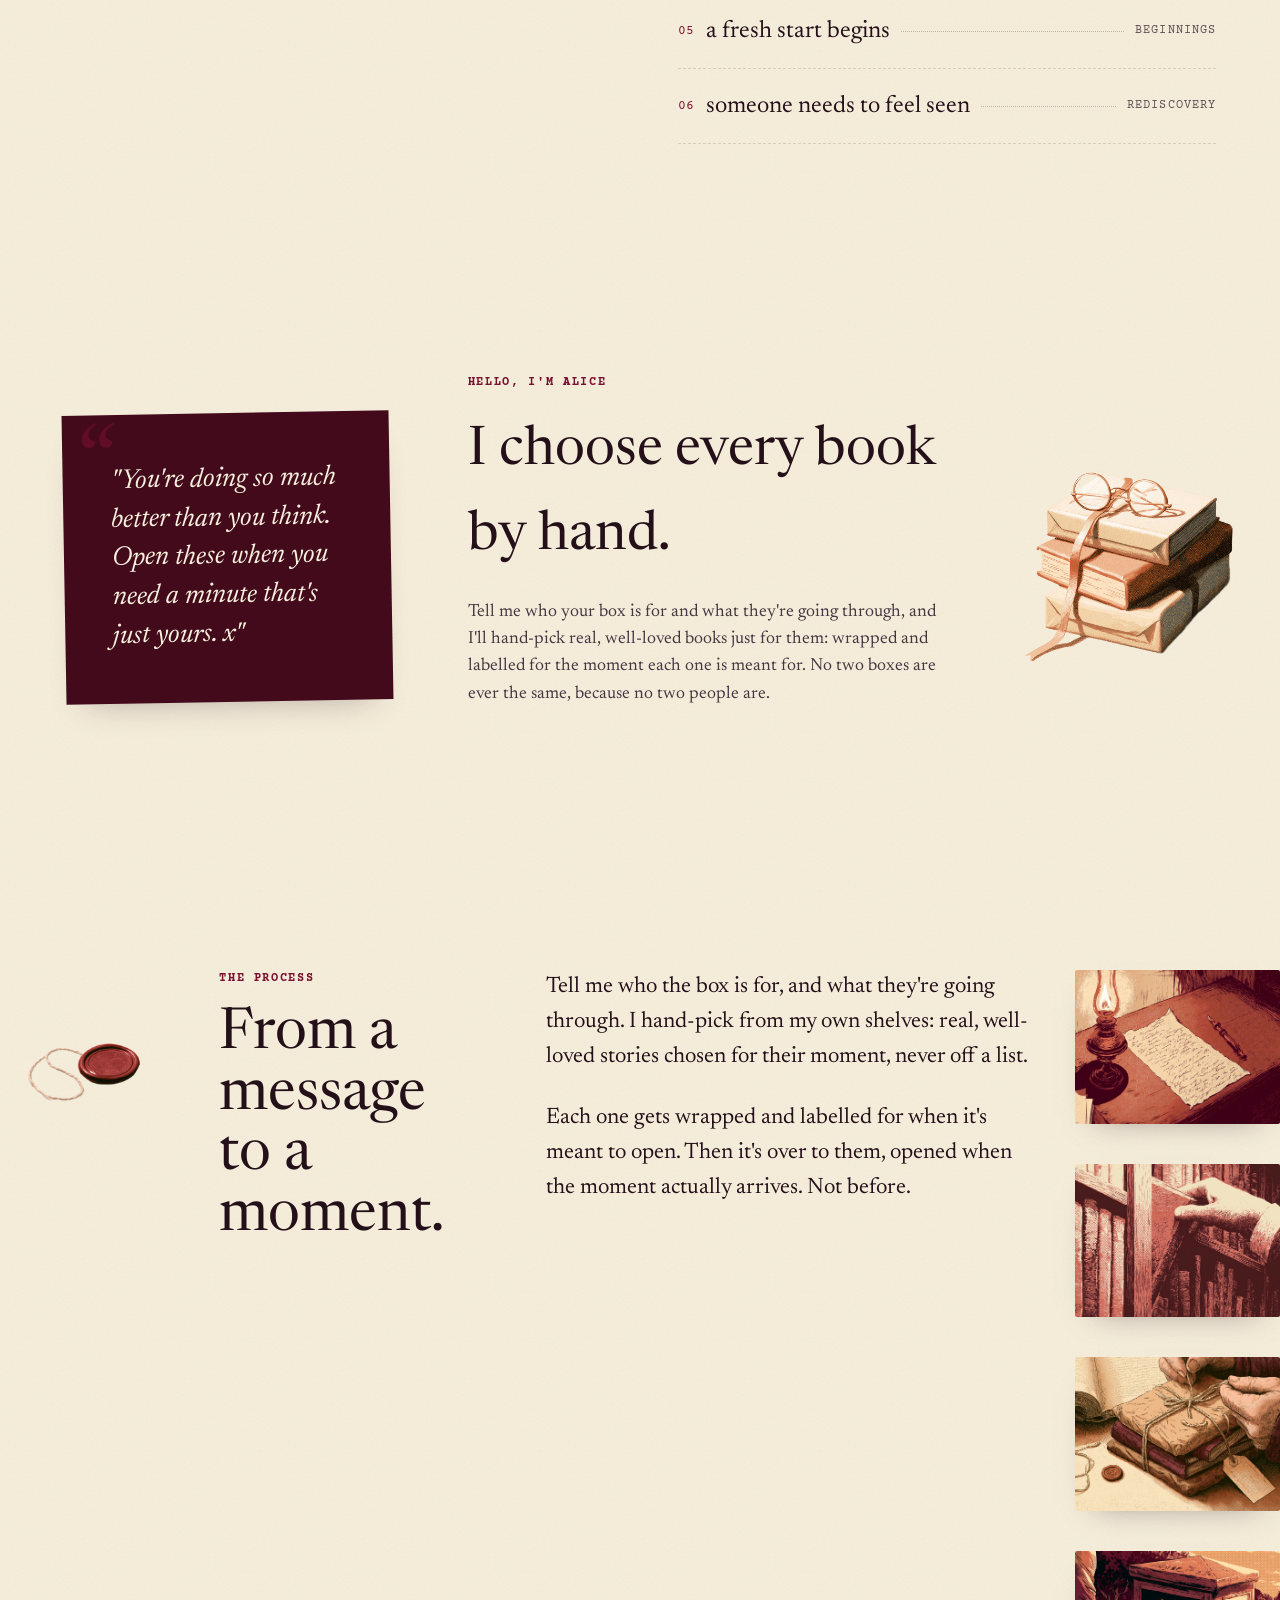
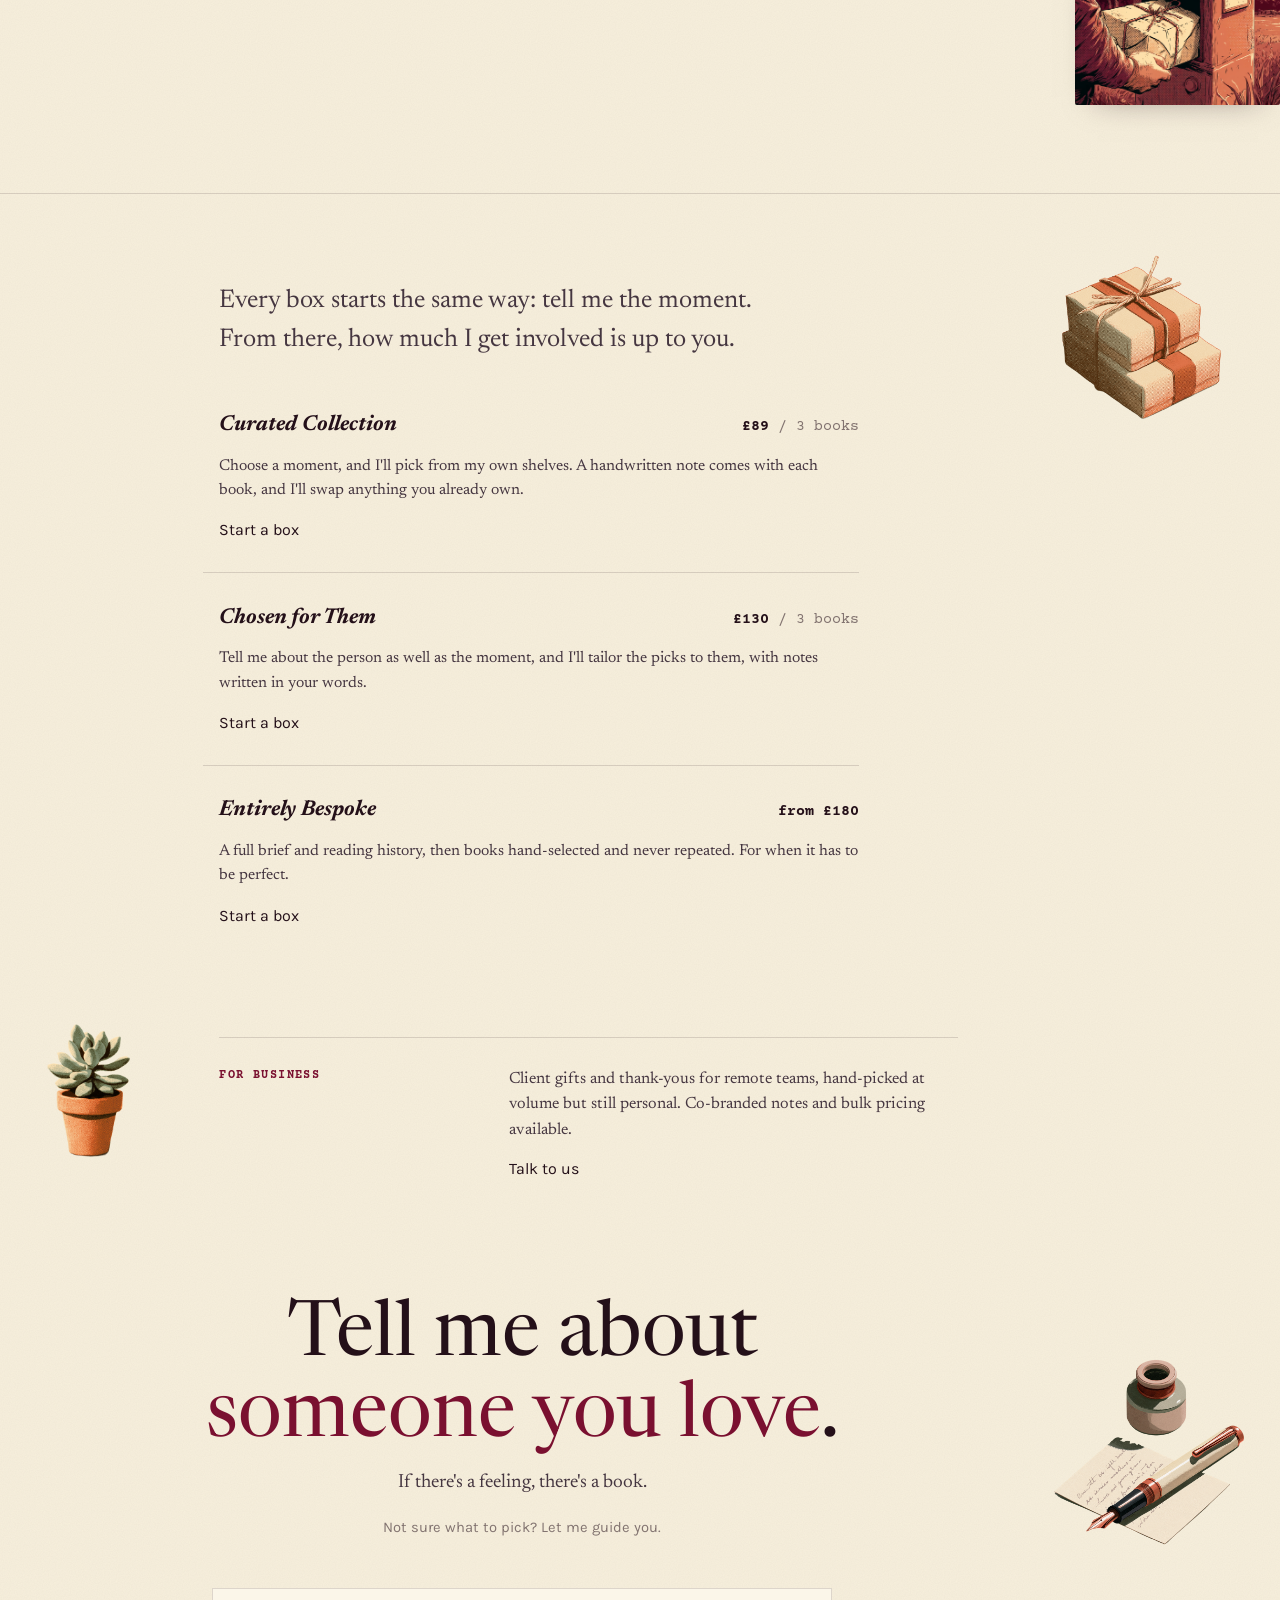
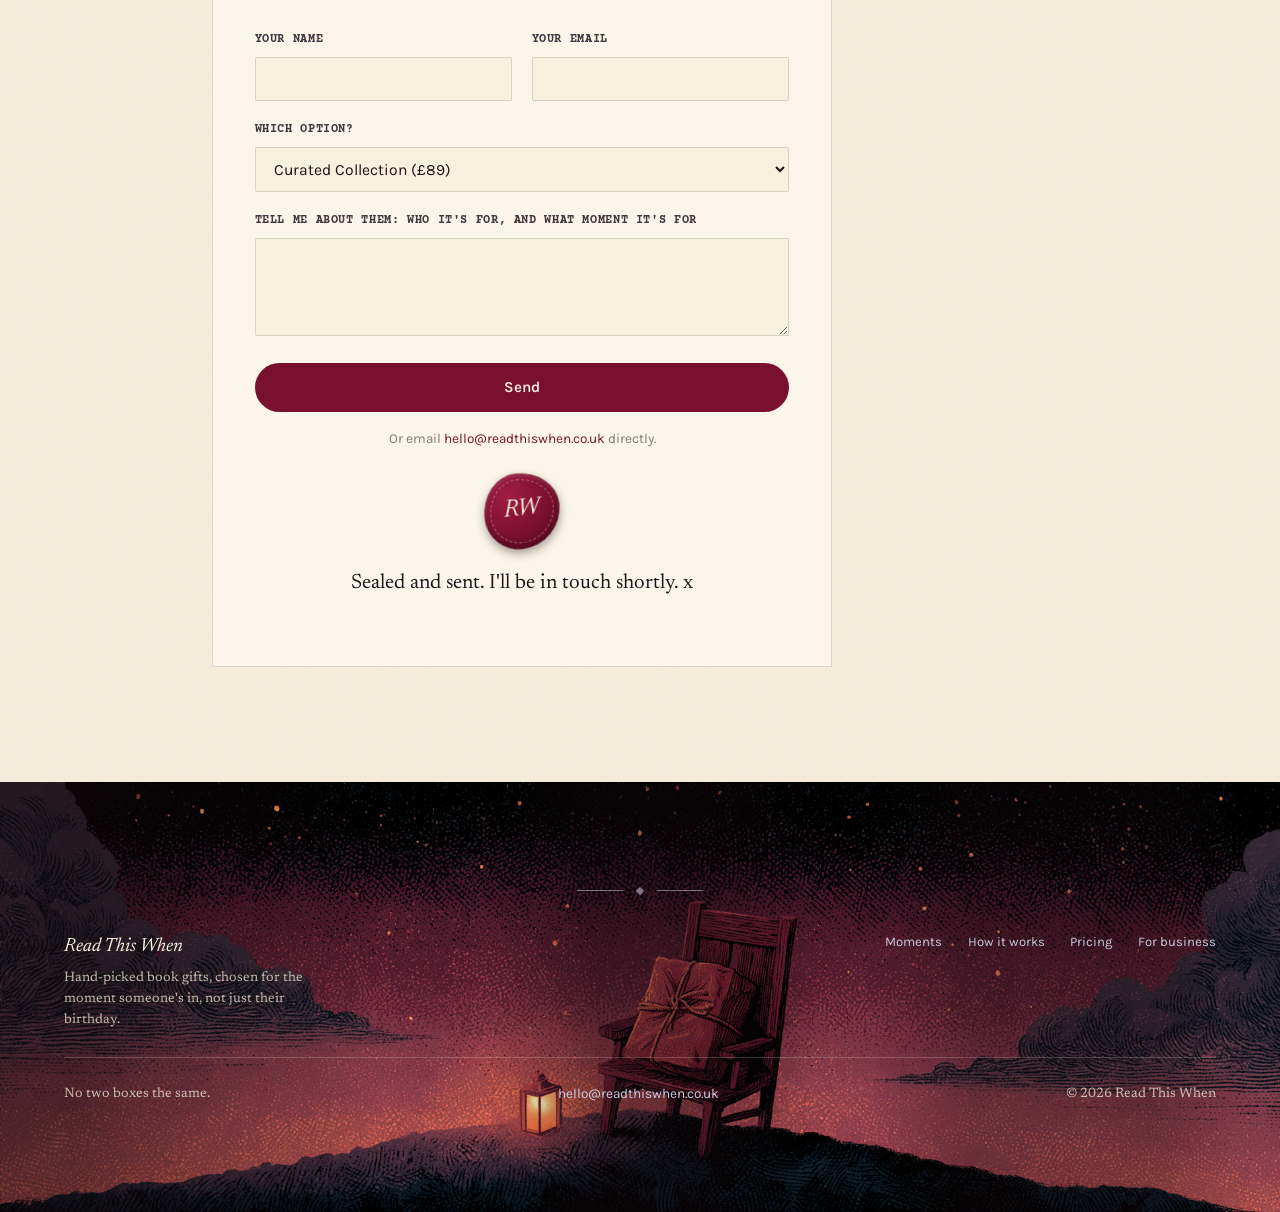
==== commit 8de4832a: "Add animated fulfillment journey to How It Works Four new scene illustrations (message arrives, chos" ====
--- a/index.html
+++ b/index.html
@@ -193,6 +193,13 @@
           to them, opened when the moment actually arrives. Not before.
         </p>
       </div>
+
+      <div class="journey" aria-hidden="true">
+        <img class="journey__frame" src="images/journey-message.png" alt="">
+        <img class="journey__frame" src="images/journey-shelf.png" alt="">
+        <img class="journey__frame" src="images/journey-wrap.png" alt="">
+        <img class="journey__frame" src="images/journey-post.png" alt="">
+      </div>
     </div>
 
     <div class="wrap pricing-block" id="pricing">
--- a/css/style.css
+++ b/css/style.css
@@ -913,7 +913,8 @@
 
 .pricing-parcels,
 .how-it-works-seal,
-.business-plant {
+.business-plant,
+.journey {
   display: none;
   pointer-events: none;
 }
@@ -934,8 +935,32 @@
   }
 
   .how__inner {
+    --journey-w: clamp(180px, 16vw, 280px);
     position: relative;
     padding-left: calc(var(--accent-sm) + 40px);
+    padding-right: calc(var(--journey-w) + 40px);
+    /* .journey is absolutely positioned, so it doesn't otherwise
+       contribute to this container's height -- without this it would
+       visually overlap whatever section comes next. */
+    min-height: calc(4 * (var(--journey-w) * 0.75) + 3 * 2.5rem);
+  }
+  .journey {
+    display: flex;
+    flex-direction: column;
+    gap: 2.5rem;
+    position: absolute;
+    top: 0;
+    right: 0;
+    width: var(--journey-w);
+  }
+  .journey__frame {
+    display: block;
+    width: 100%;
+    height: auto;
+    aspect-ratio: 4 / 3;
+    object-fit: cover;
+    border-radius: 2px;
+    box-shadow: 0 14px 30px -22px rgba(36, 16, 25, 0.5);
   }
   .how-it-works-seal {
     display: block;
@@ -1020,6 +1045,7 @@
   font-size: clamp(2.6rem, 7vw, 4.8rem);
   line-height: 1.05;
   margin: 0 0 0.6rem;
+  text-wrap: balance;
 }
 .closer__title em {
   color: var(--burgundy);
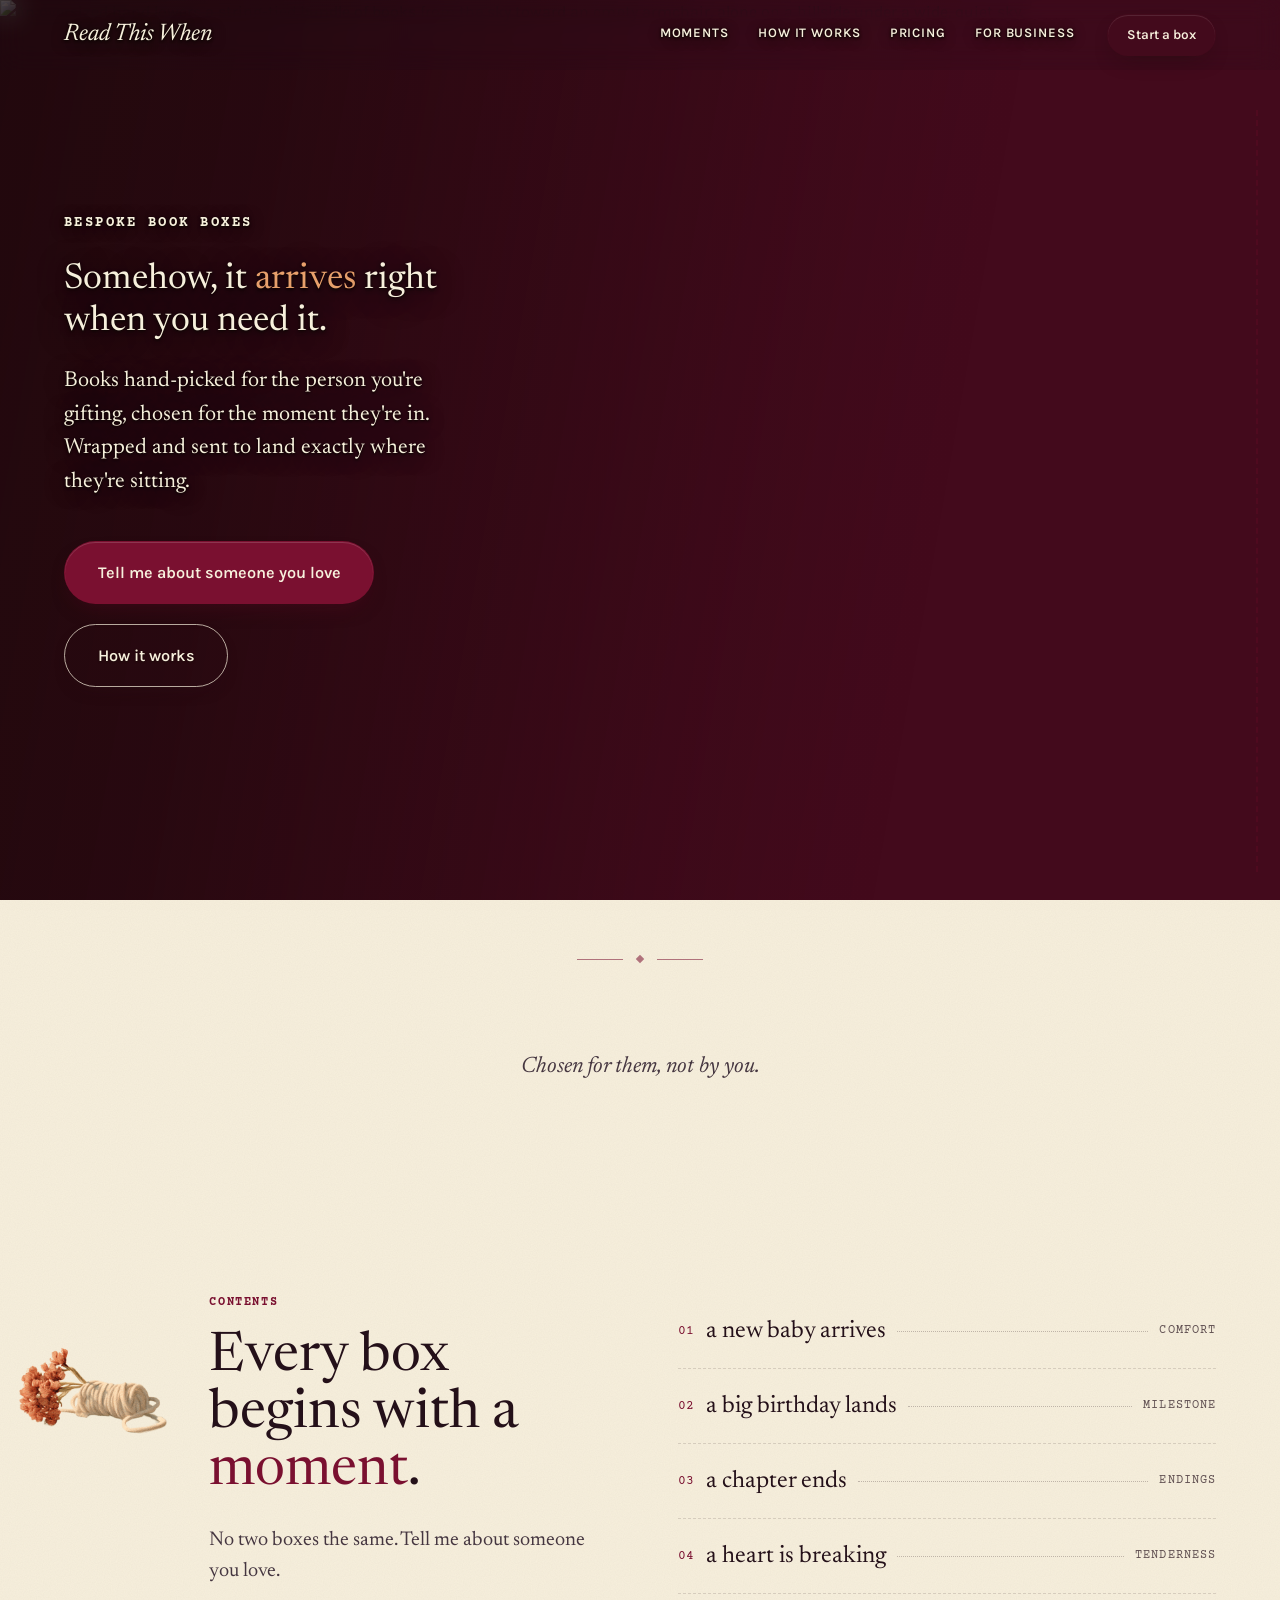
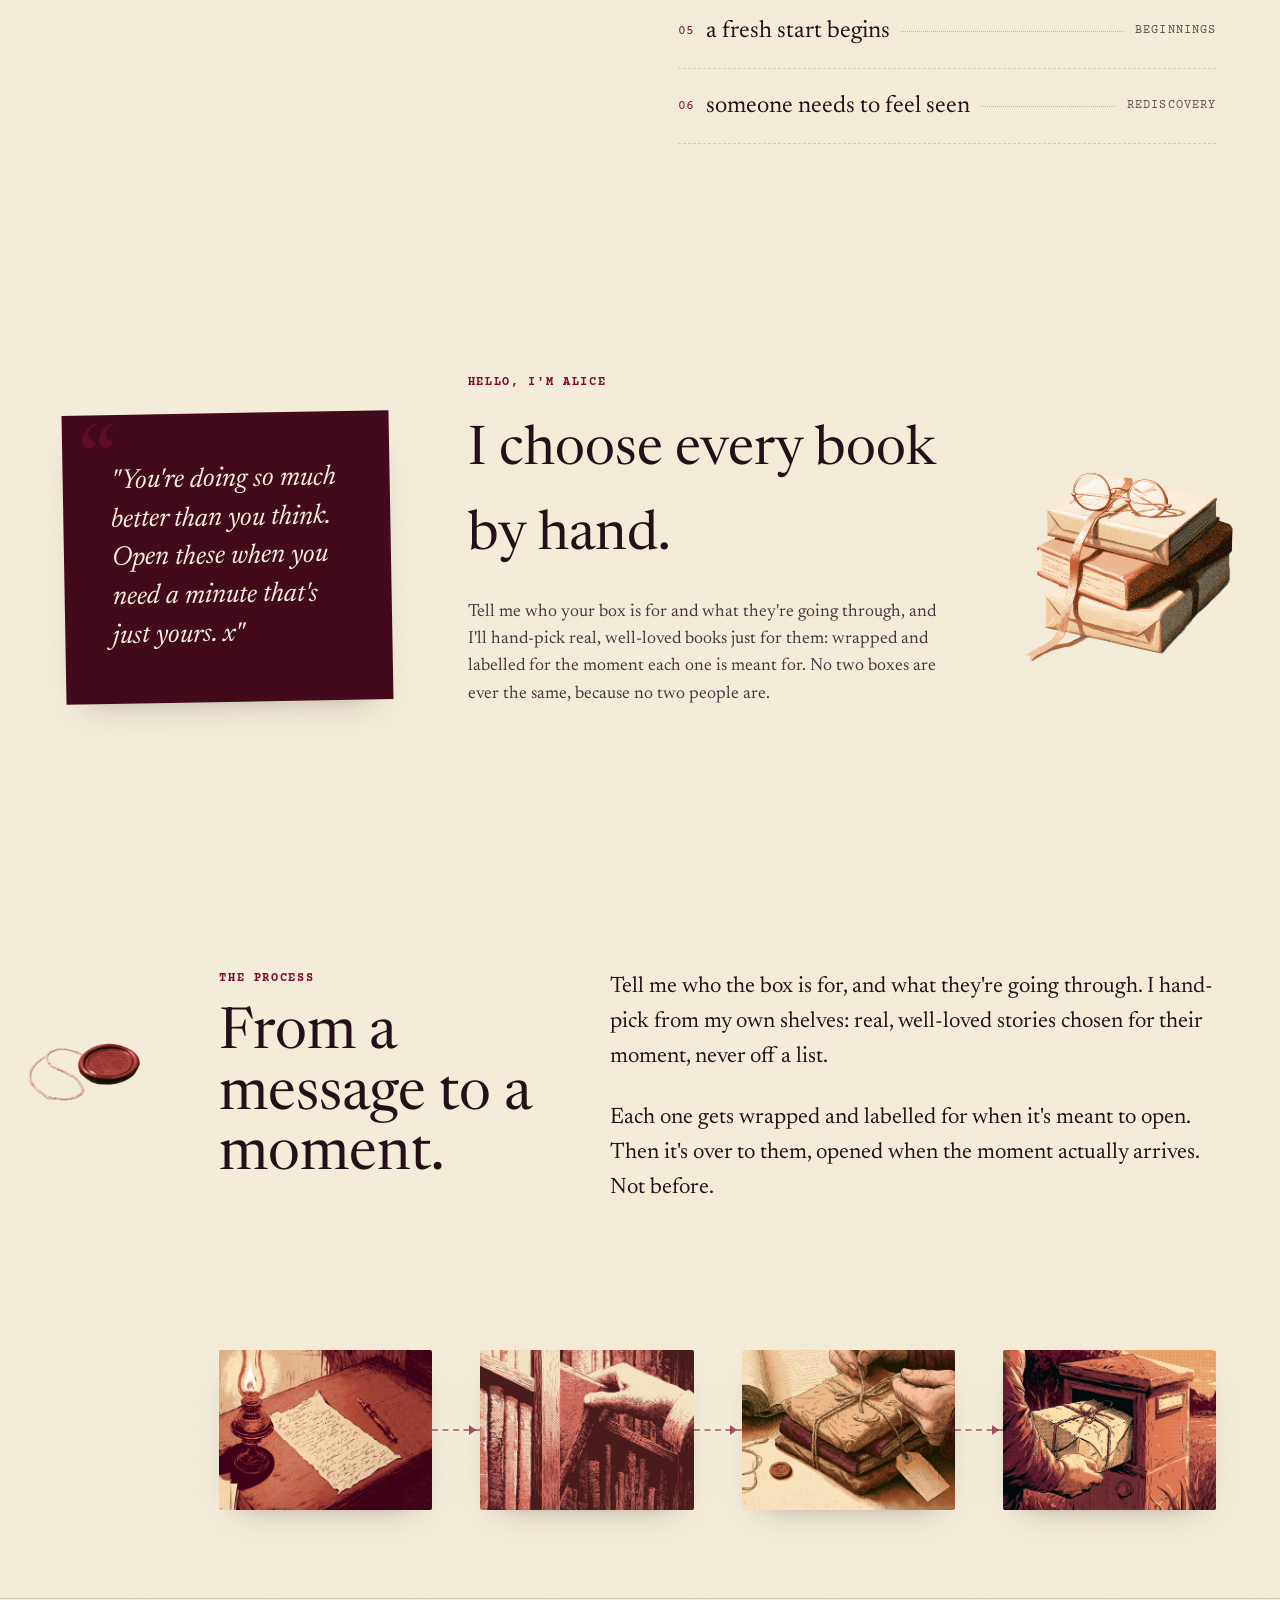
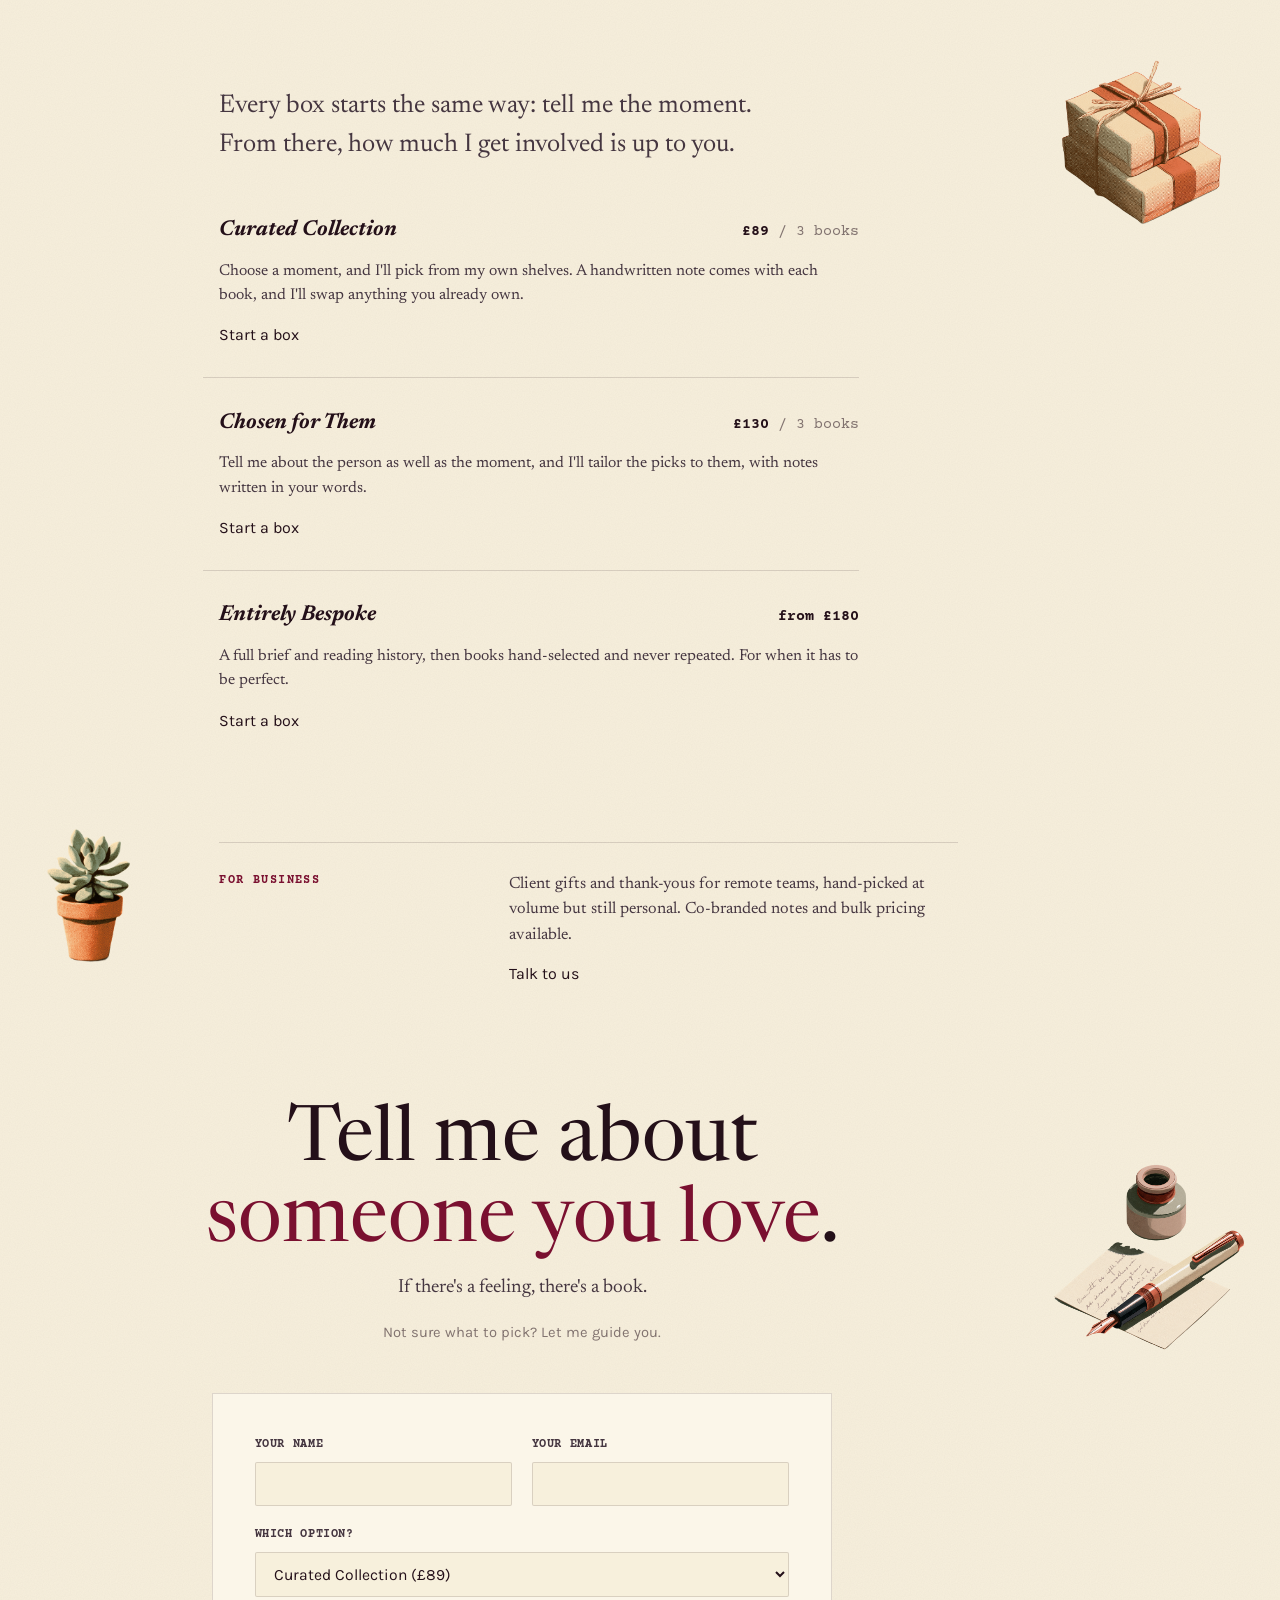
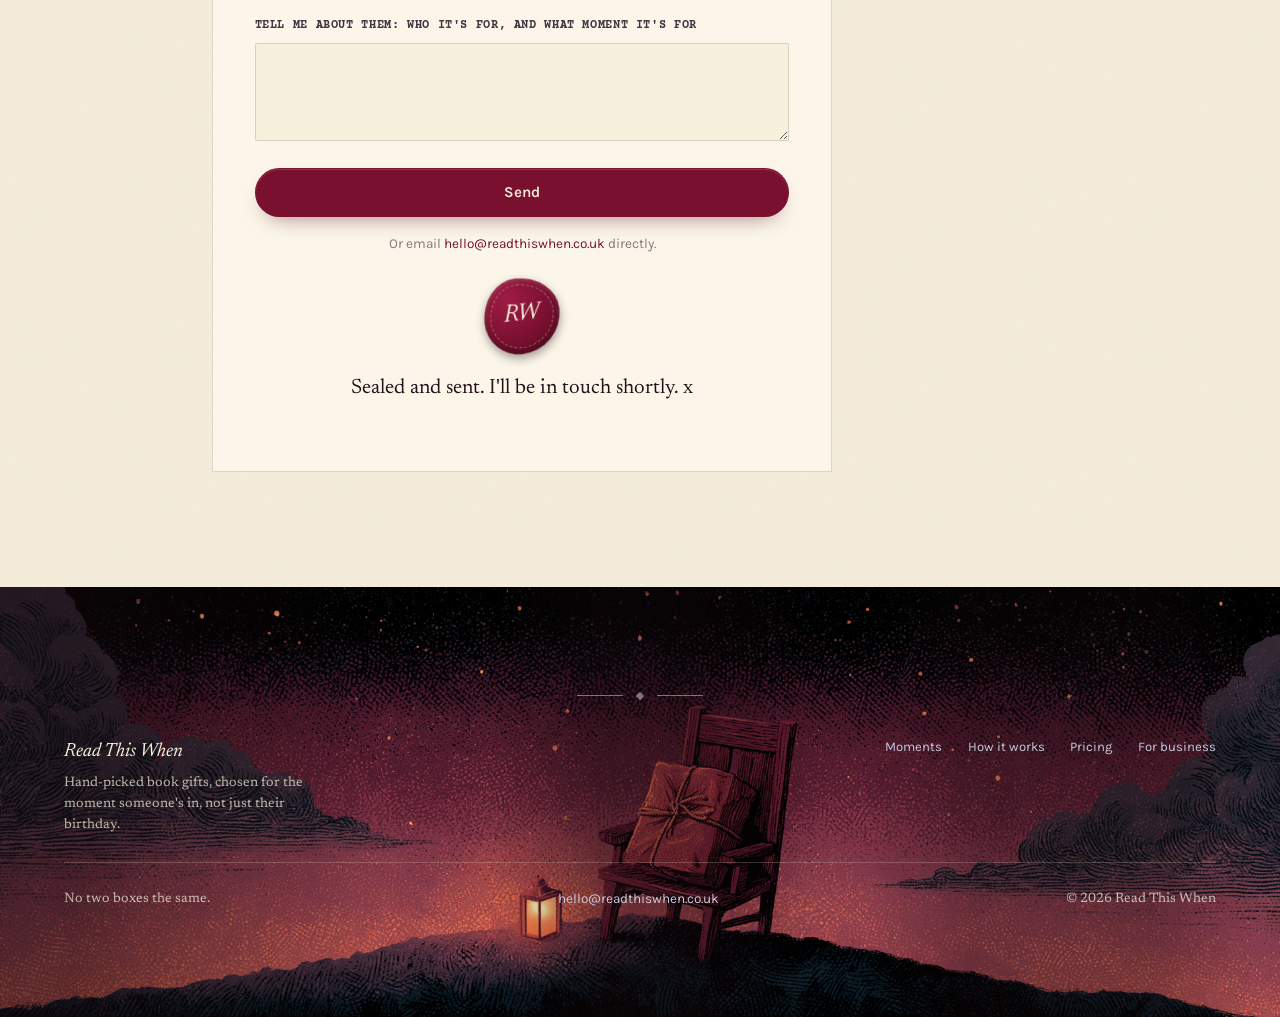
==== commit cf3224fe: "Add scroll-progress thread and mark backlog items shipped A thin dashed vertical line, fixed to the " ====
--- a/index.html
+++ b/index.html
@@ -25,6 +25,10 @@
 <body>
 
 <a class="skip-link" href="#main">Skip to content</a>
+
+<div class="scroll-thread" aria-hidden="true">
+  <div class="scroll-thread__fill"></div>
+</div>
 
 <!-- Header -->
 <header class="site-header" id="top">
@@ -195,10 +199,10 @@
       </div>
 
       <div class="journey" aria-hidden="true">
-        <img class="journey__frame" src="images/journey-message.png" alt="">
-        <img class="journey__frame" src="images/journey-shelf.png" alt="">
-        <img class="journey__frame" src="images/journey-wrap.png" alt="">
-        <img class="journey__frame" src="images/journey-post.png" alt="">
+        <div class="journey__frame"><img src="images/journey-message.png" alt=""></div>
+        <div class="journey__frame"><img src="images/journey-shelf.png" alt=""></div>
+        <div class="journey__frame"><img src="images/journey-wrap.png" alt=""></div>
+        <div class="journey__frame"><img src="images/journey-post.png" alt=""></div>
       </div>
     </div>
 
--- a/css/style.css
+++ b/css/style.css
@@ -205,11 +205,17 @@
   text-decoration: none;
   border: 1.5px solid transparent;
   cursor: pointer;
-  transition: transform 0.2s var(--ease), background-color 0.2s var(--ease),
-    color 0.2s var(--ease), border-color 0.2s var(--ease);
+  box-shadow: 0 8px 20px -13px rgba(36, 16, 25, 0.5);
+  transition: transform 0.25s var(--ease), background-color 0.2s var(--ease),
+    color 0.2s var(--ease), border-color 0.2s var(--ease), box-shadow 0.25s var(--ease);
+}
+.btn:hover {
+  transform: translateY(-2px);
+  box-shadow: 0 14px 26px -14px rgba(36, 16, 25, 0.55);
 }
 .btn:active {
   transform: scale(0.95) rotate(-1deg);
+  box-shadow: 0 4px 10px -8px rgba(36, 16, 25, 0.45);
 }
 .btn.is-stamping::after {
   content: "";
@@ -234,17 +240,21 @@
 .btn--seal {
   background: var(--burgundy);
   color: var(--cream);
+  box-shadow: 0 10px 22px -12px rgba(88, 9, 31, 0.6), inset 0 1px 0 rgba(255, 255, 255, 0.15);
 }
 .btn--seal:hover {
   background: var(--burgundy-dark);
+  box-shadow: 0 16px 30px -14px rgba(88, 9, 31, 0.65), inset 0 1px 0 rgba(255, 255, 255, 0.15);
 }
 
 .btn--dark {
   background: var(--dark-surface);
   color: var(--cream);
+  box-shadow: 0 10px 22px -12px rgba(23, 13, 8, 0.6), inset 0 1px 0 rgba(255, 255, 255, 0.1);
 }
 .btn--dark:hover {
   background: var(--burgundy);
+  box-shadow: 0 16px 30px -14px rgba(23, 13, 8, 0.65), inset 0 1px 0 rgba(255, 255, 255, 0.1);
 }
 
 .btn--outline {
@@ -295,11 +305,18 @@
   padding-bottom: 0.15em;
 }
 .ink-link:hover,
-.ink-link:focus-visible {
+.ink-link:focus-visible,
+.ink-link.is-active {
   background-size: 100% 6px;
 }
 .ink-link--dark {
   background-image: var(--underline-cream);
+}
+
+/* ---------------- Kinetic type ---------------- */
+
+.kinetic-word {
+  display: inline-block;
 }
 
 /* ---------------- Type helpers ---------------- */
@@ -329,6 +346,32 @@
   font-style: normal;
 }
 
+/* ---------------- Scroll-progress thread ---------------- */
+
+.scroll-thread {
+  display: none;
+  position: fixed;
+  top: 110px;
+  bottom: 28px;
+  right: 22px;
+  width: 1px;
+  z-index: 90;
+  border-left: 2px dashed rgba(122, 16, 48, 0.22);
+  pointer-events: none;
+}
+.scroll-thread__fill {
+  position: absolute;
+  top: 0;
+  left: -2px;
+  height: 0;
+  border-left: 2px dashed var(--burgundy);
+}
+@media (min-width: 1024px) {
+  .scroll-thread {
+    display: block;
+  }
+}
+
 /* ---------------- Header ---------------- */
 
 .site-header {
@@ -339,11 +382,27 @@
   z-index: 100;
   background: transparent;
   border-bottom: 1px solid transparent;
-  transition: background-color 0.35s ease, border-color 0.35s ease;
+  transition: background-color 0.35s ease, border-color 0.35s ease,
+    backdrop-filter 0.35s ease;
 }
 .site-header--scrolled {
   background: var(--cream);
   border-bottom-color: var(--line);
+}
+
+/* Frosted glass, layered on top of the plain fills above as a fallback
+   for browsers without backdrop-filter support. */
+@supports (backdrop-filter: blur(1px)) or (-webkit-backdrop-filter: blur(1px)) {
+  .site-header {
+    background: rgba(36, 16, 25, 0.16);
+    -webkit-backdrop-filter: blur(12px);
+    backdrop-filter: blur(12px);
+  }
+  .site-header--scrolled {
+    background: rgba(247, 240, 220, 0.72);
+    -webkit-backdrop-filter: blur(16px);
+    backdrop-filter: blur(16px);
+  }
 }
 .site-header__inner {
   display: flex;
@@ -822,6 +881,15 @@
     position: sticky;
     top: 110px;
   }
+  /* The journey row now sits full-width below this column, extending
+     the section well past how tall the sticky intro's own content is.
+     Staying stuck for that whole extra scroll range meant it could
+     end up visually overlapping the journey images as they scrolled
+     past underneath it, and since they come later in the DOM they
+     painted on top -- the heading appeared to vanish under them. */
+  .how__inner .sticky-col {
+    position: static;
+  }
 }
 
 .process-prose {
@@ -935,32 +1003,58 @@
   }
 
   .how__inner {
-    --journey-w: clamp(180px, 16vw, 280px);
     position: relative;
     padding-left: calc(var(--accent-sm) + 40px);
-    padding-right: calc(var(--journey-w) + 40px);
-    /* .journey is absolutely positioned, so it doesn't otherwise
-       contribute to this container's height -- without this it would
-       visually overlap whatever section comes next. */
-    min-height: calc(4 * (var(--journey-w) * 0.75) + 3 * 2.5rem);
-  }
+  }
+  /* Full-width row below the intro/prose columns, not a side-margin
+     accent -- the journey reads left to right across the page, so it
+     needs real width, not a 280px sliver. Normal flow (not absolute),
+     so it contributes its own height and nothing needs a manual
+     min-height to avoid overlapping the section below. */
   .journey {
+    grid-column: 1 / -1;
     display: flex;
-    flex-direction: column;
-    gap: 2.5rem;
-    position: absolute;
-    top: 0;
-    right: 0;
-    width: var(--journey-w);
+    align-items: center;
+    gap: clamp(1.5rem, 4vw, 3rem);
+    margin-top: clamp(2.5rem, 5vw, 4rem);
   }
   .journey__frame {
+    position: relative;
+    flex: 1;
+    min-width: 0;
+    aspect-ratio: 4 / 3;
+    box-shadow: 0 14px 30px -22px rgba(36, 16, 25, 0.5);
+  }
+  .journey__frame img {
     display: block;
     width: 100%;
-    height: auto;
-    aspect-ratio: 4 / 3;
+    height: 100%;
     object-fit: cover;
     border-radius: 2px;
-    box-shadow: 0 14px 30px -22px rgba(36, 16, 25, 0.5);
+  }
+  /* A dashed thread joins each frame to the next, left to right,
+     with a small arrowhead pointing at the next step. */
+  .journey__frame:not(:last-child)::after {
+    content: "";
+    position: absolute;
+    top: 50%;
+    left: 100%;
+    width: clamp(1.5rem, 4vw, 3rem);
+    height: 0;
+    border-top: 2px dashed rgba(122, 16, 48, 0.5);
+    transform: translateY(-50%);
+  }
+  .journey__frame:not(:first-child)::before {
+    content: "";
+    position: absolute;
+    top: 50%;
+    left: -0.7rem;
+    width: 0;
+    height: 0;
+    border-top: 5px solid transparent;
+    border-bottom: 5px solid transparent;
+    border-left: 7px solid rgba(122, 16, 48, 0.7);
+    transform: translateY(-50%);
   }
   .how-it-works-seal {
     display: block;
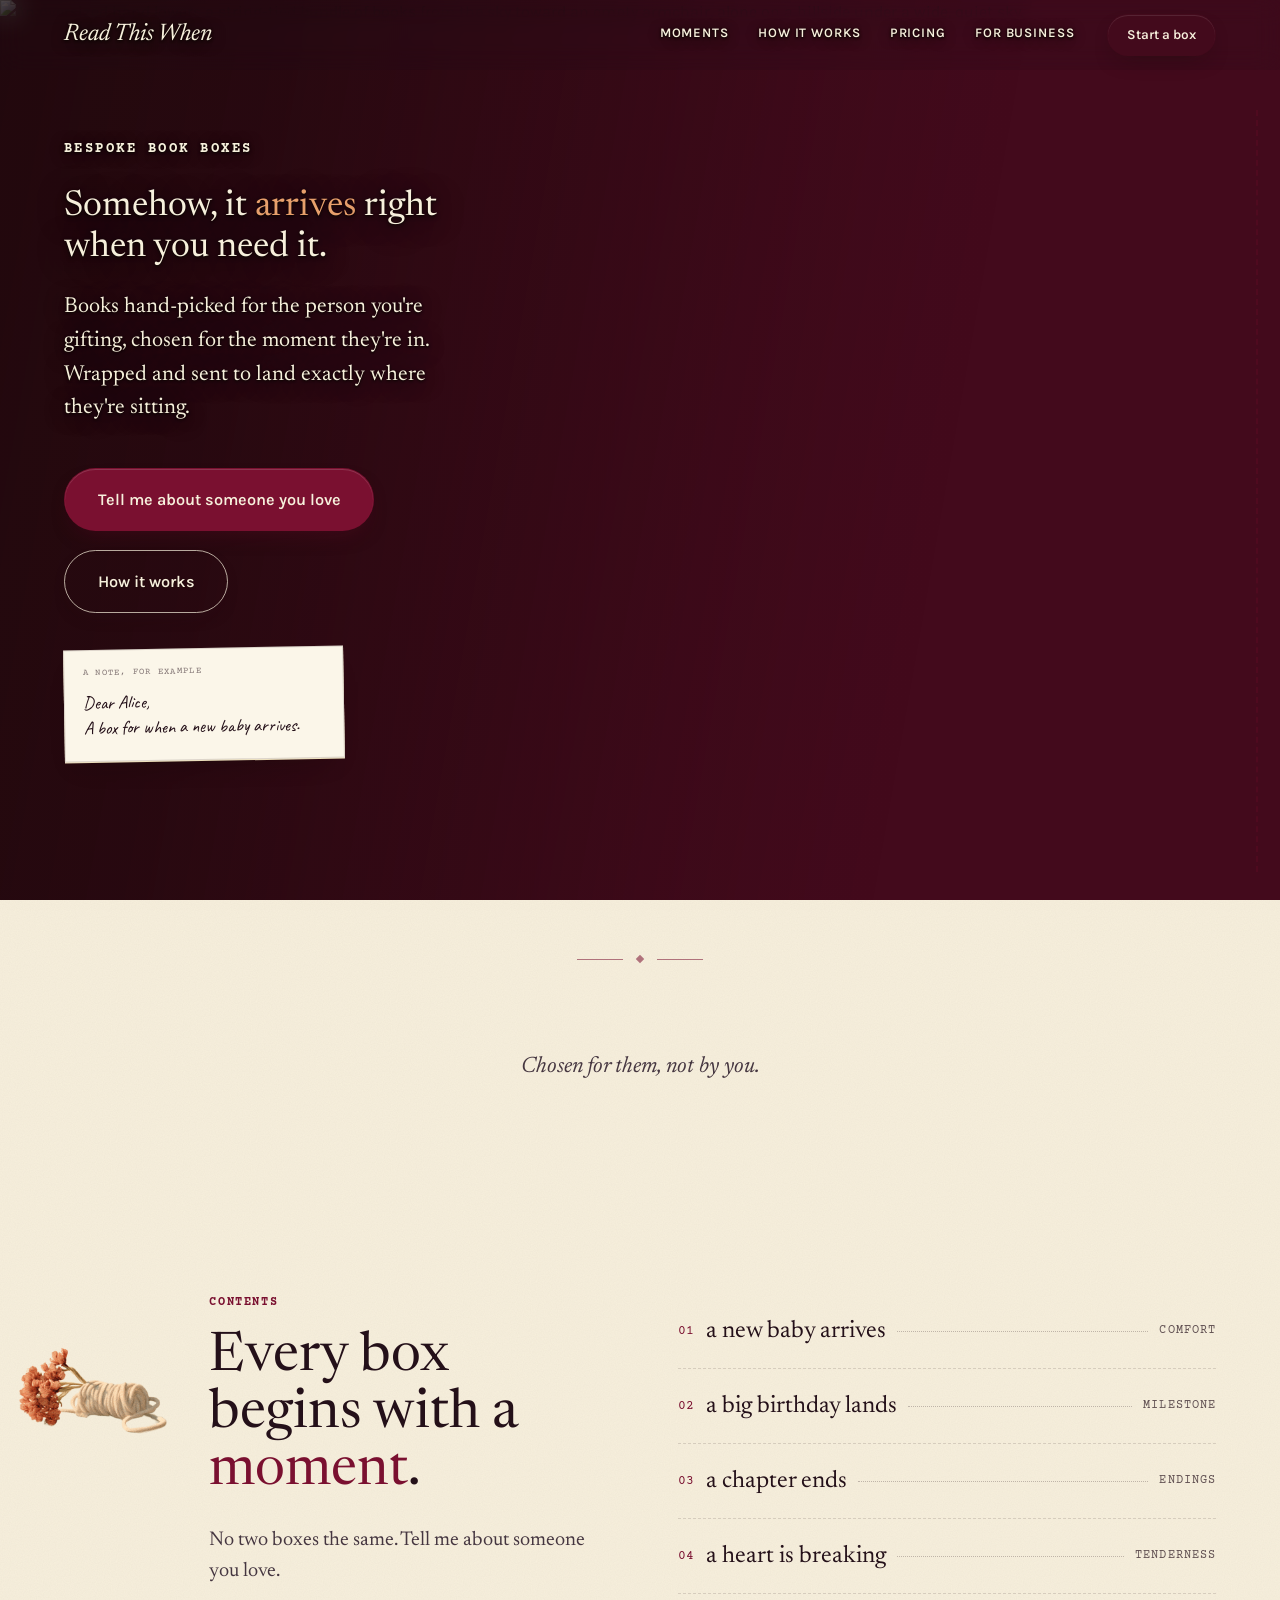
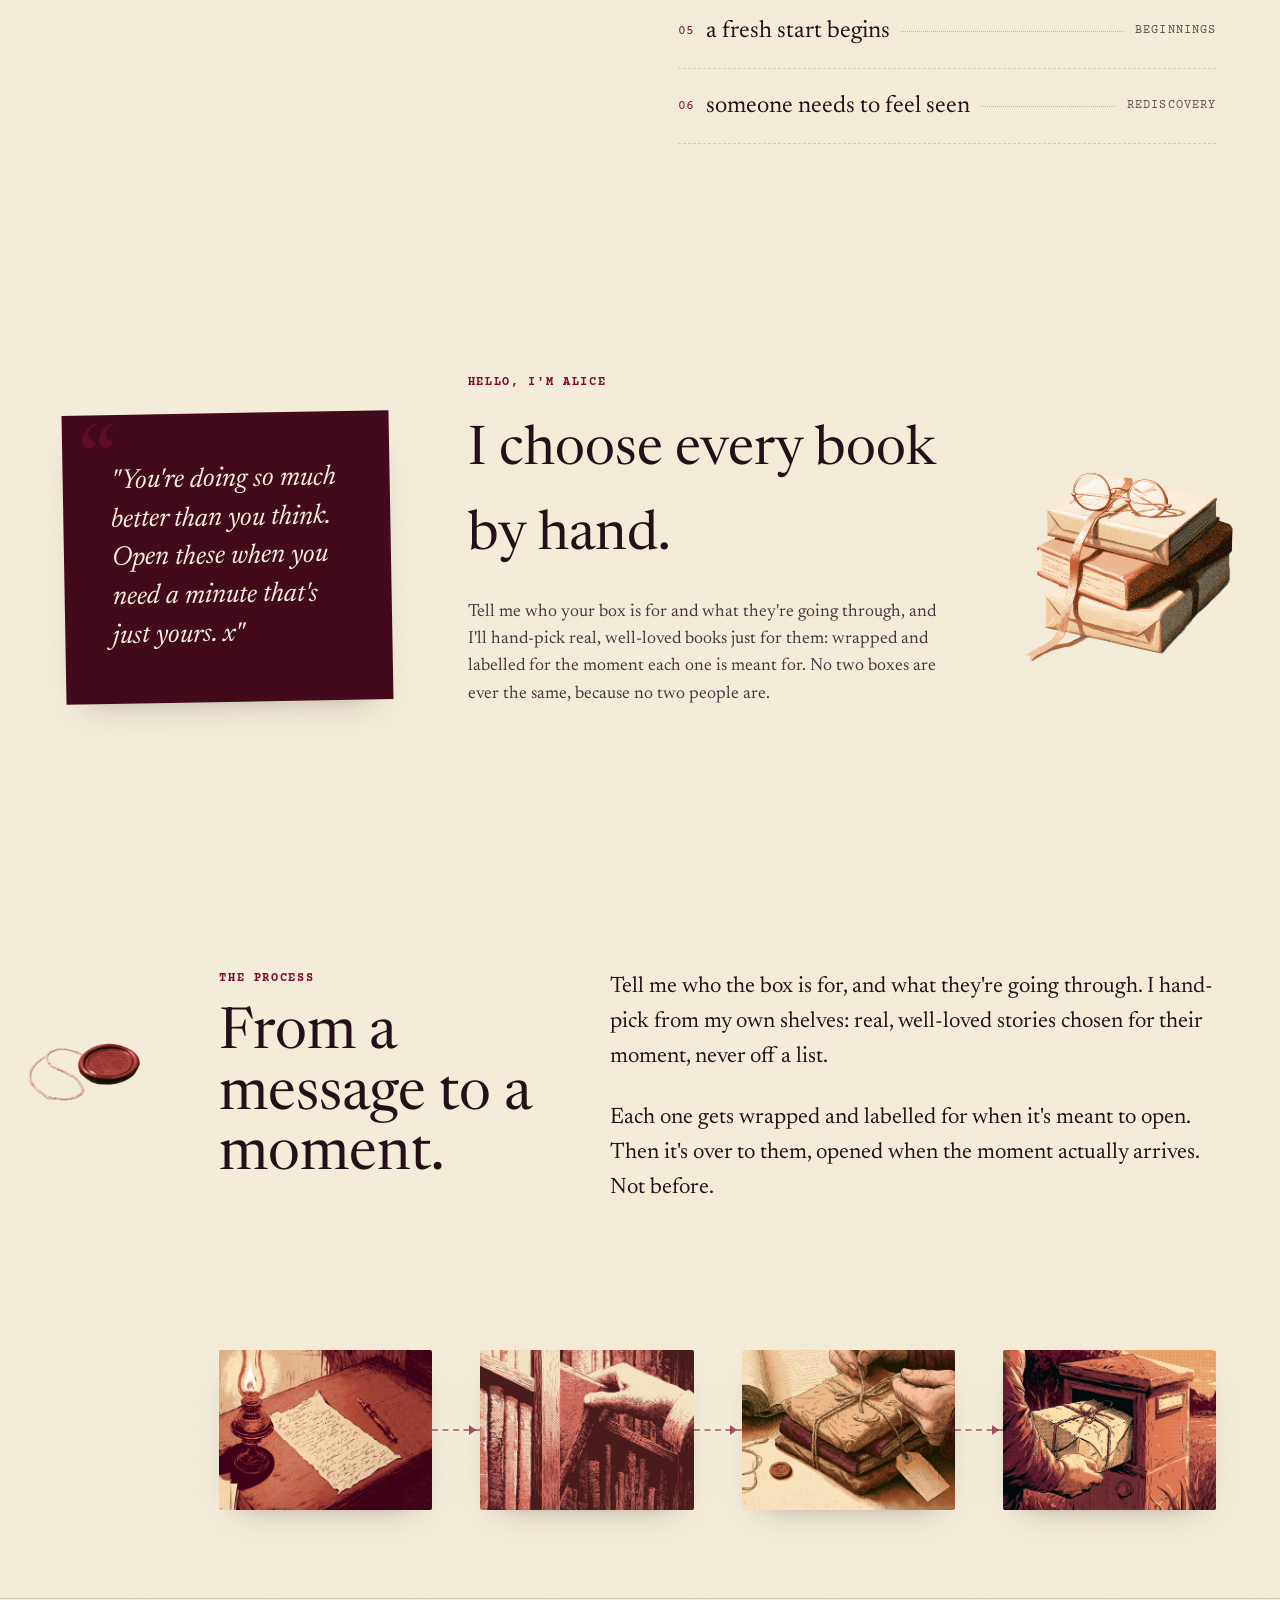
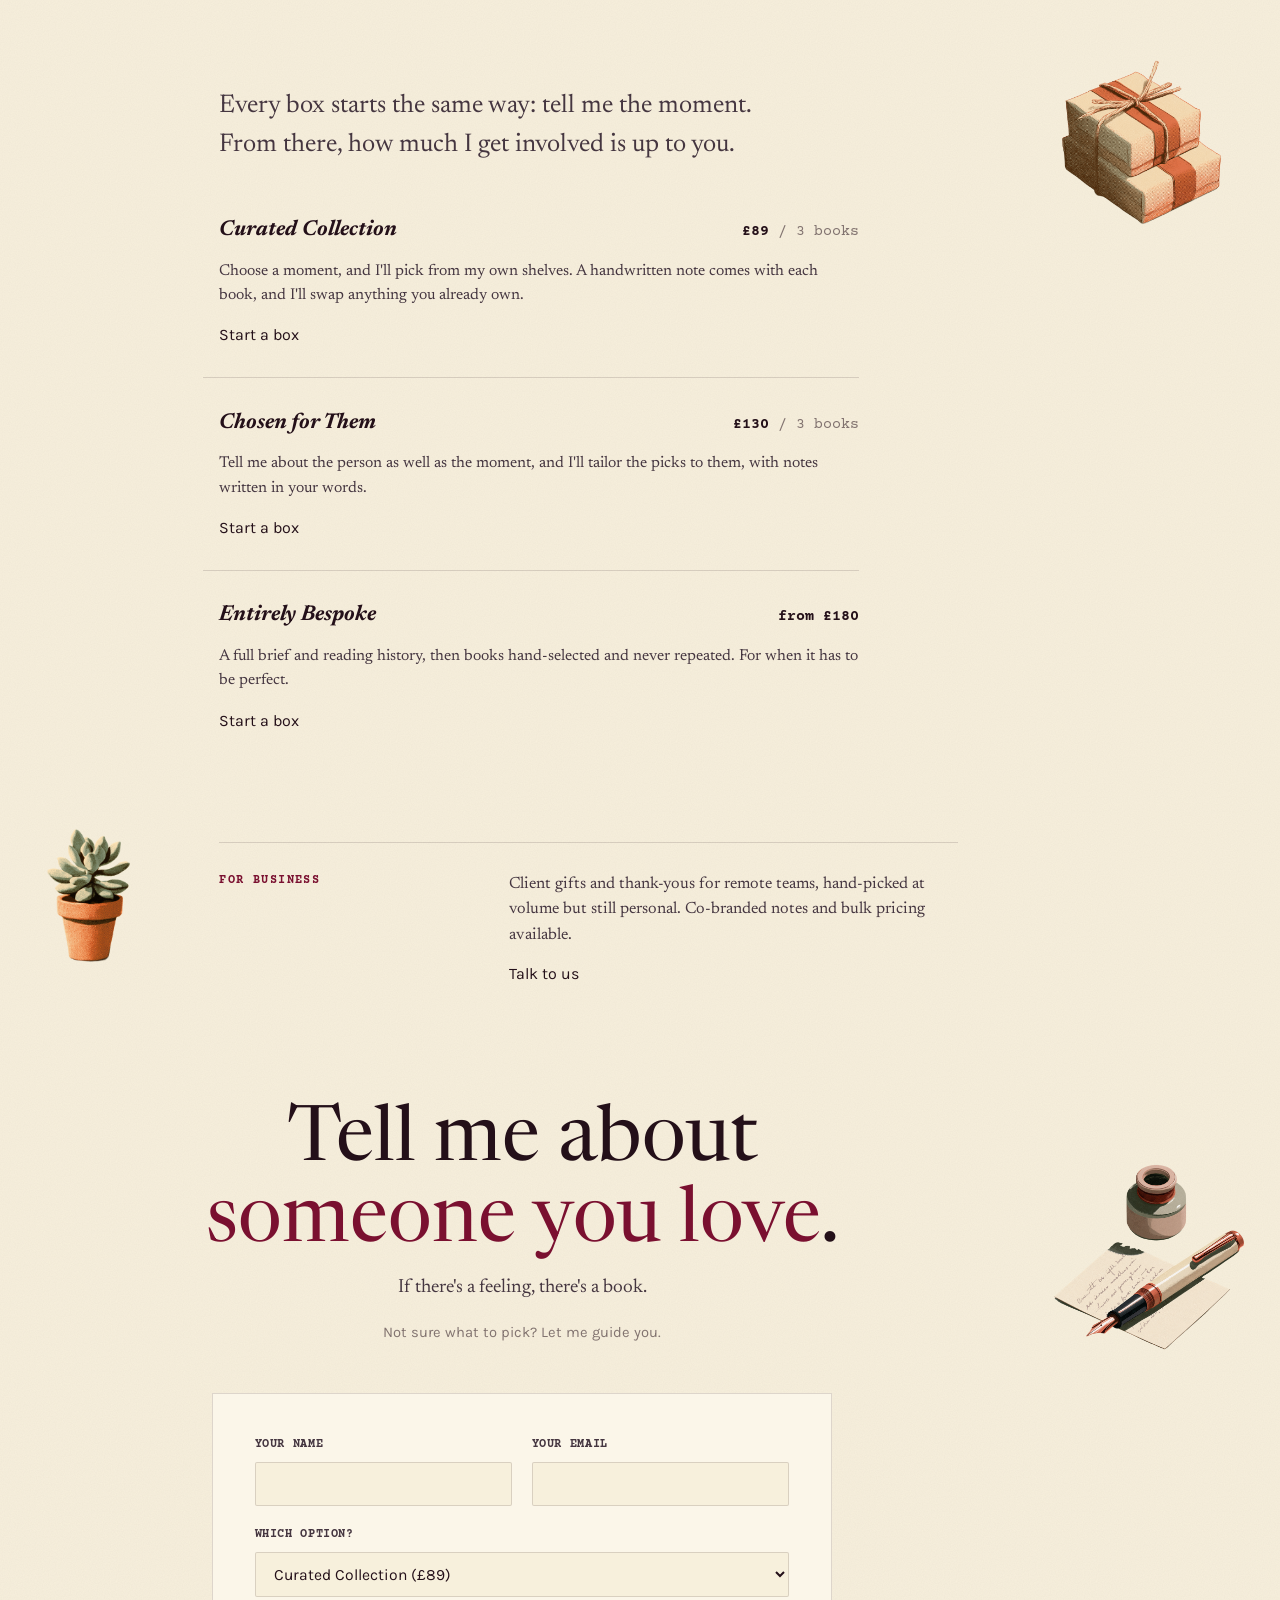
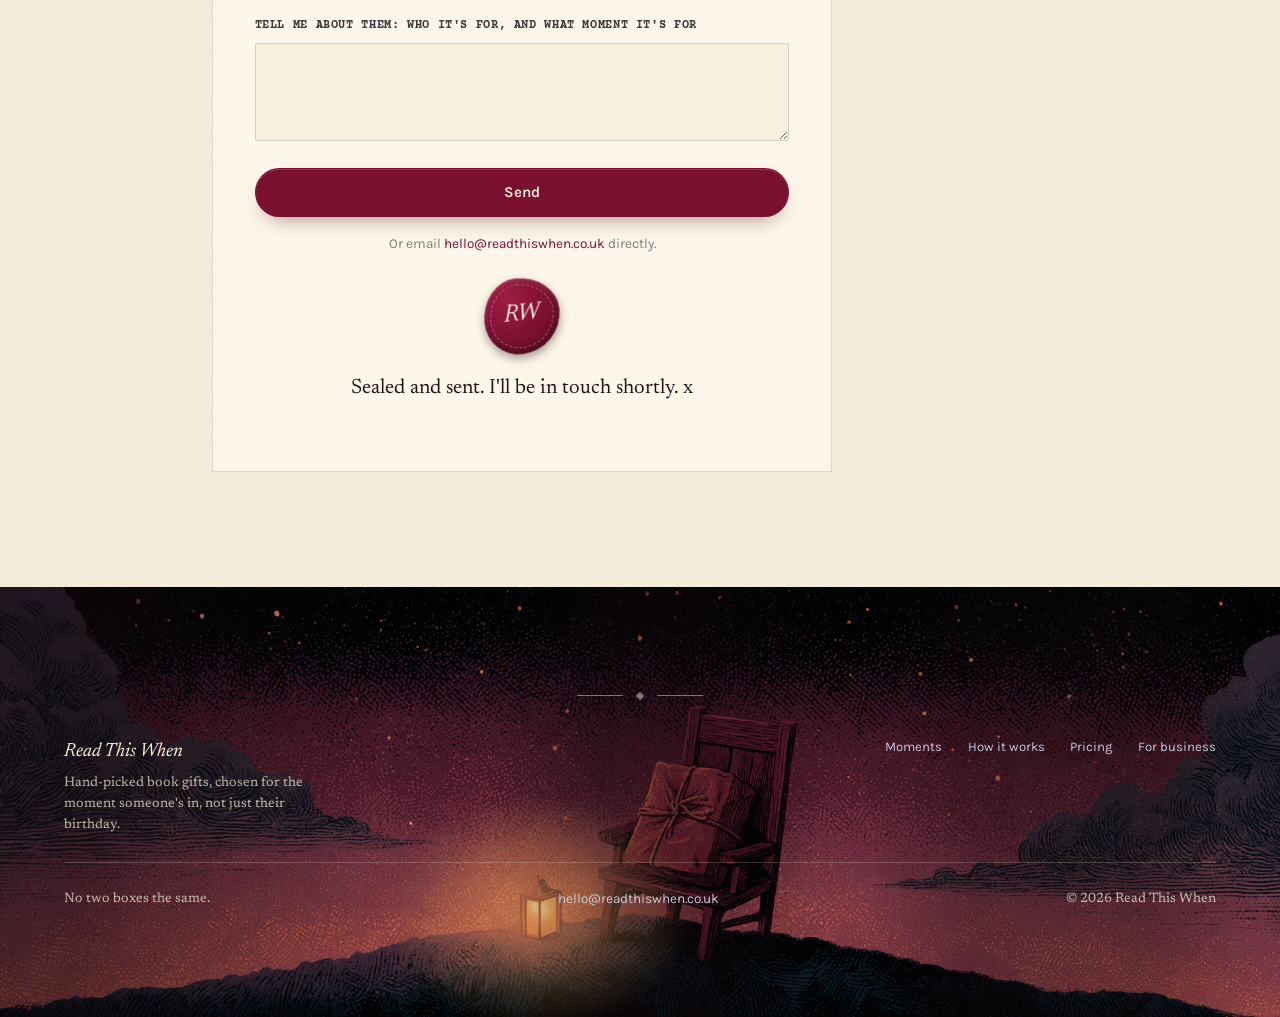
==== commit f1b49338: "Add looping note-writing teaser to the hero A small pinned-note card under the hero CTAs, cycling th" ====
--- a/index.html
+++ b/index.html
@@ -81,6 +81,14 @@
             <a class="btn btn--seal" href="/start">Tell me about someone you love</a>
             <a class="btn btn--outline" href="#how-it-works">How it works</a>
           </div>
+
+          <div class="note-teaser" aria-hidden="true">
+            <p class="note-teaser__cap">A note, for example</p>
+            <div class="note-teaser__body">
+              <p>Dear Alice,</p>
+              <p class="note-teaser__line"></p>
+            </div>
+          </div>
         </div>
       </div>
     </div>
--- a/css/style.css
+++ b/css/style.css
@@ -613,6 +613,48 @@
   font-size: 1.02rem;
 }
 
+.note-teaser {
+  display: none;
+}
+@media (min-width: 901px) {
+  .note-teaser {
+    display: block;
+    margin-top: 2.2rem;
+    max-width: 280px;
+    background: var(--cream-card);
+    border: 1px solid var(--line);
+    padding: 1rem 1.15rem 1.2rem;
+    box-shadow: 0 1px 0 var(--cream-deep), 0 14px 30px -22px rgba(15, 8, 5, 0.6);
+    transform: rotate(-1deg);
+  }
+  .note-teaser__cap {
+    font-family: var(--font-mono);
+    font-size: 9px;
+    letter-spacing: 0.14em;
+    text-transform: uppercase;
+    color: var(--ink-faint);
+    margin: 0 0 0.6rem;
+  }
+  .note-teaser__body {
+    font-family: var(--font-hand);
+    font-size: 1.15rem;
+    line-height: 1.4;
+    color: var(--ink);
+  }
+  .note-teaser__body p {
+    margin: 0;
+  }
+  .note-teaser__line {
+    opacity: 0;
+    transform: translateY(4px);
+    transition: opacity 0.4s var(--ease), transform 0.4s var(--ease);
+  }
+  .note-teaser__line.is-visible {
+    opacity: 1;
+    transform: none;
+  }
+}
+
 @media (max-width: 900px) {
   .hero__media {
     height: 92vh;
@@ -1256,7 +1298,14 @@
 /* ---------------- Footer ---------------- */
 
 .site-footer {
+  /* Overridden by JS with the visitor's local time of day; left neutral
+     here so the footer looks exactly as before if JS never runs. */
+  --footer-tint: 20, 8, 13;
+  --footer-tint-alpha: 0;
+  --footer-glow-alpha: 0;
   background:
+    radial-gradient(220px 170px at 42% 76%, rgba(247, 179, 96, var(--footer-glow-alpha)), transparent 70%),
+    linear-gradient(rgba(var(--footer-tint), var(--footer-tint-alpha)), rgba(var(--footer-tint), var(--footer-tint-alpha))),
     linear-gradient(
       to right,
       rgba(20, 8, 13, 0.5) 0%,
@@ -1289,6 +1338,8 @@
        desktop scrim (tuned for that horizontal spread) no longer lines
        up with where the text actually sits. */
     background:
+      radial-gradient(180px 140px at 42% 76%, rgba(247, 179, 96, var(--footer-glow-alpha)), transparent 70%),
+      linear-gradient(rgba(var(--footer-tint), var(--footer-tint-alpha)), rgba(var(--footer-tint), var(--footer-tint-alpha))),
       linear-gradient(to right, rgba(20, 8, 13, 0.55) 0%, rgba(20, 8, 13, 0.55) 55%, transparent 82%),
       url("../images/footer.png") center / cover no-repeat;
     background-color: var(--dark-surface);
